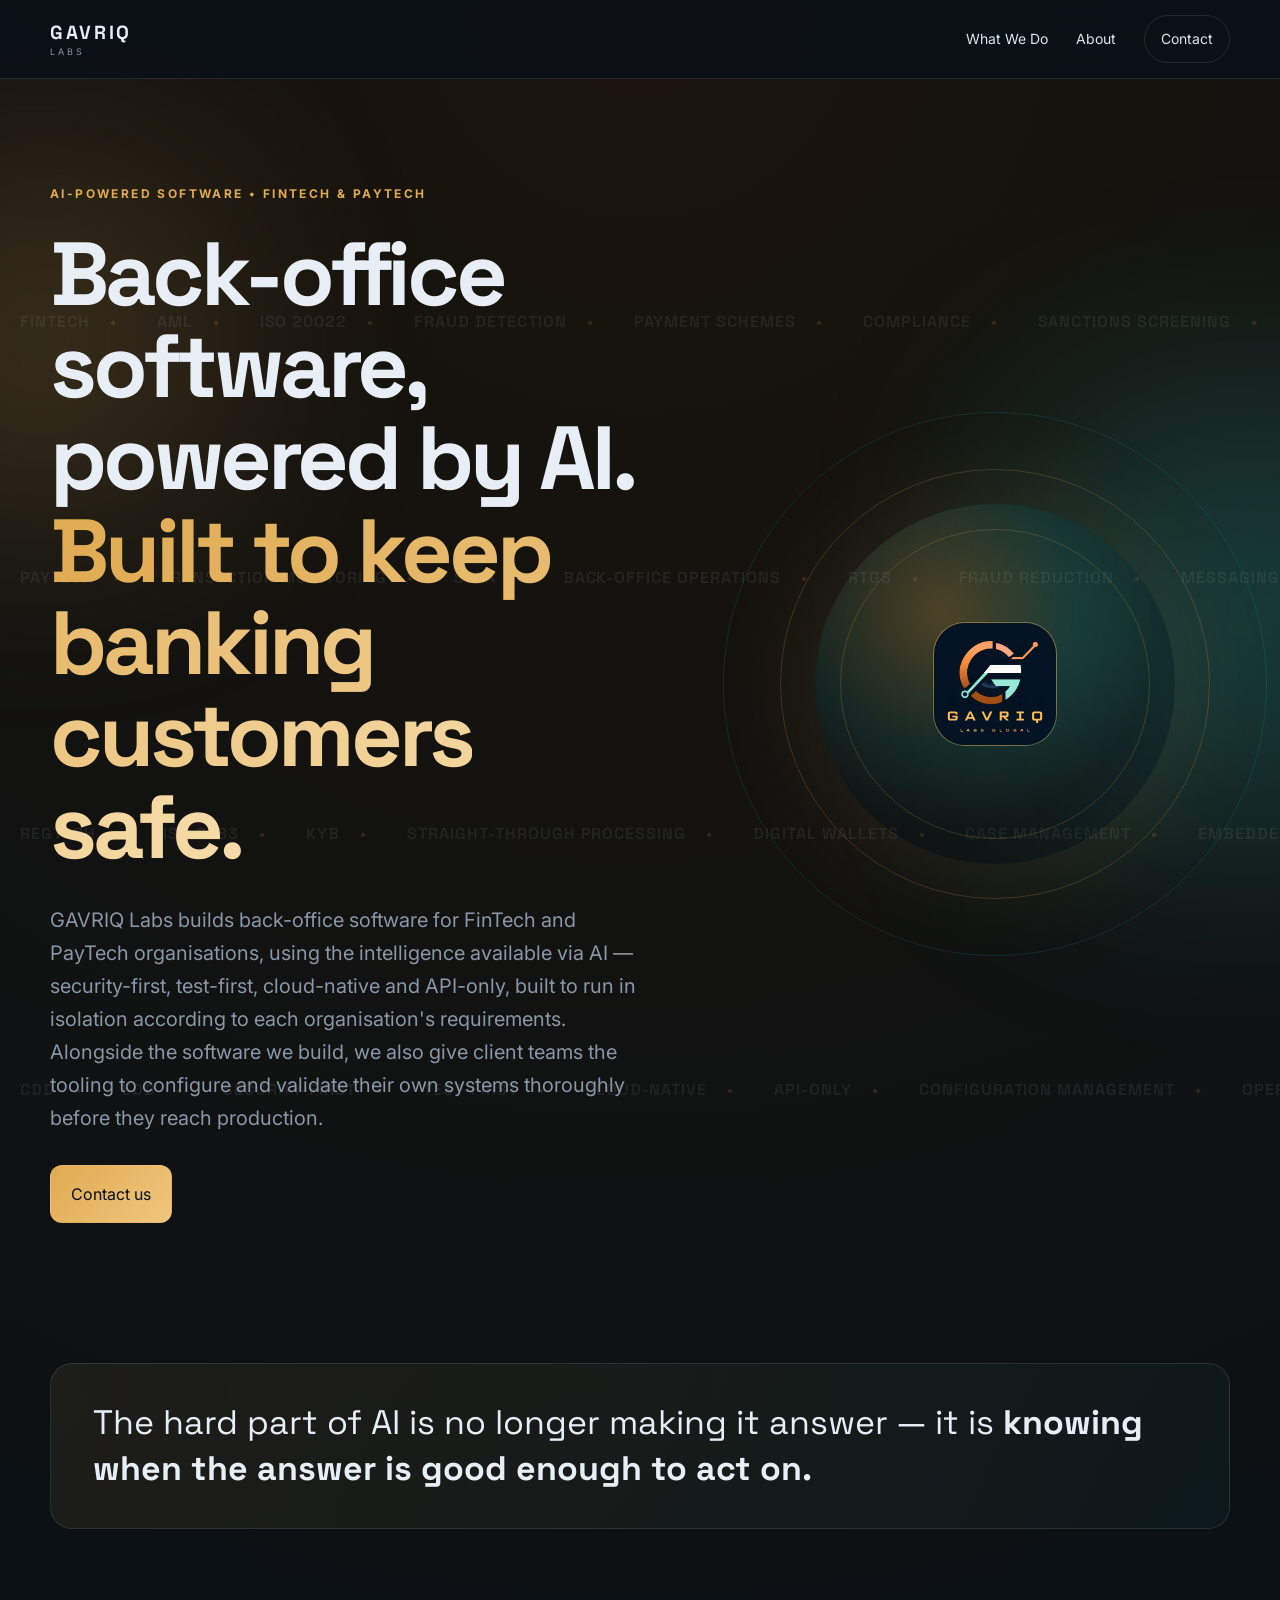
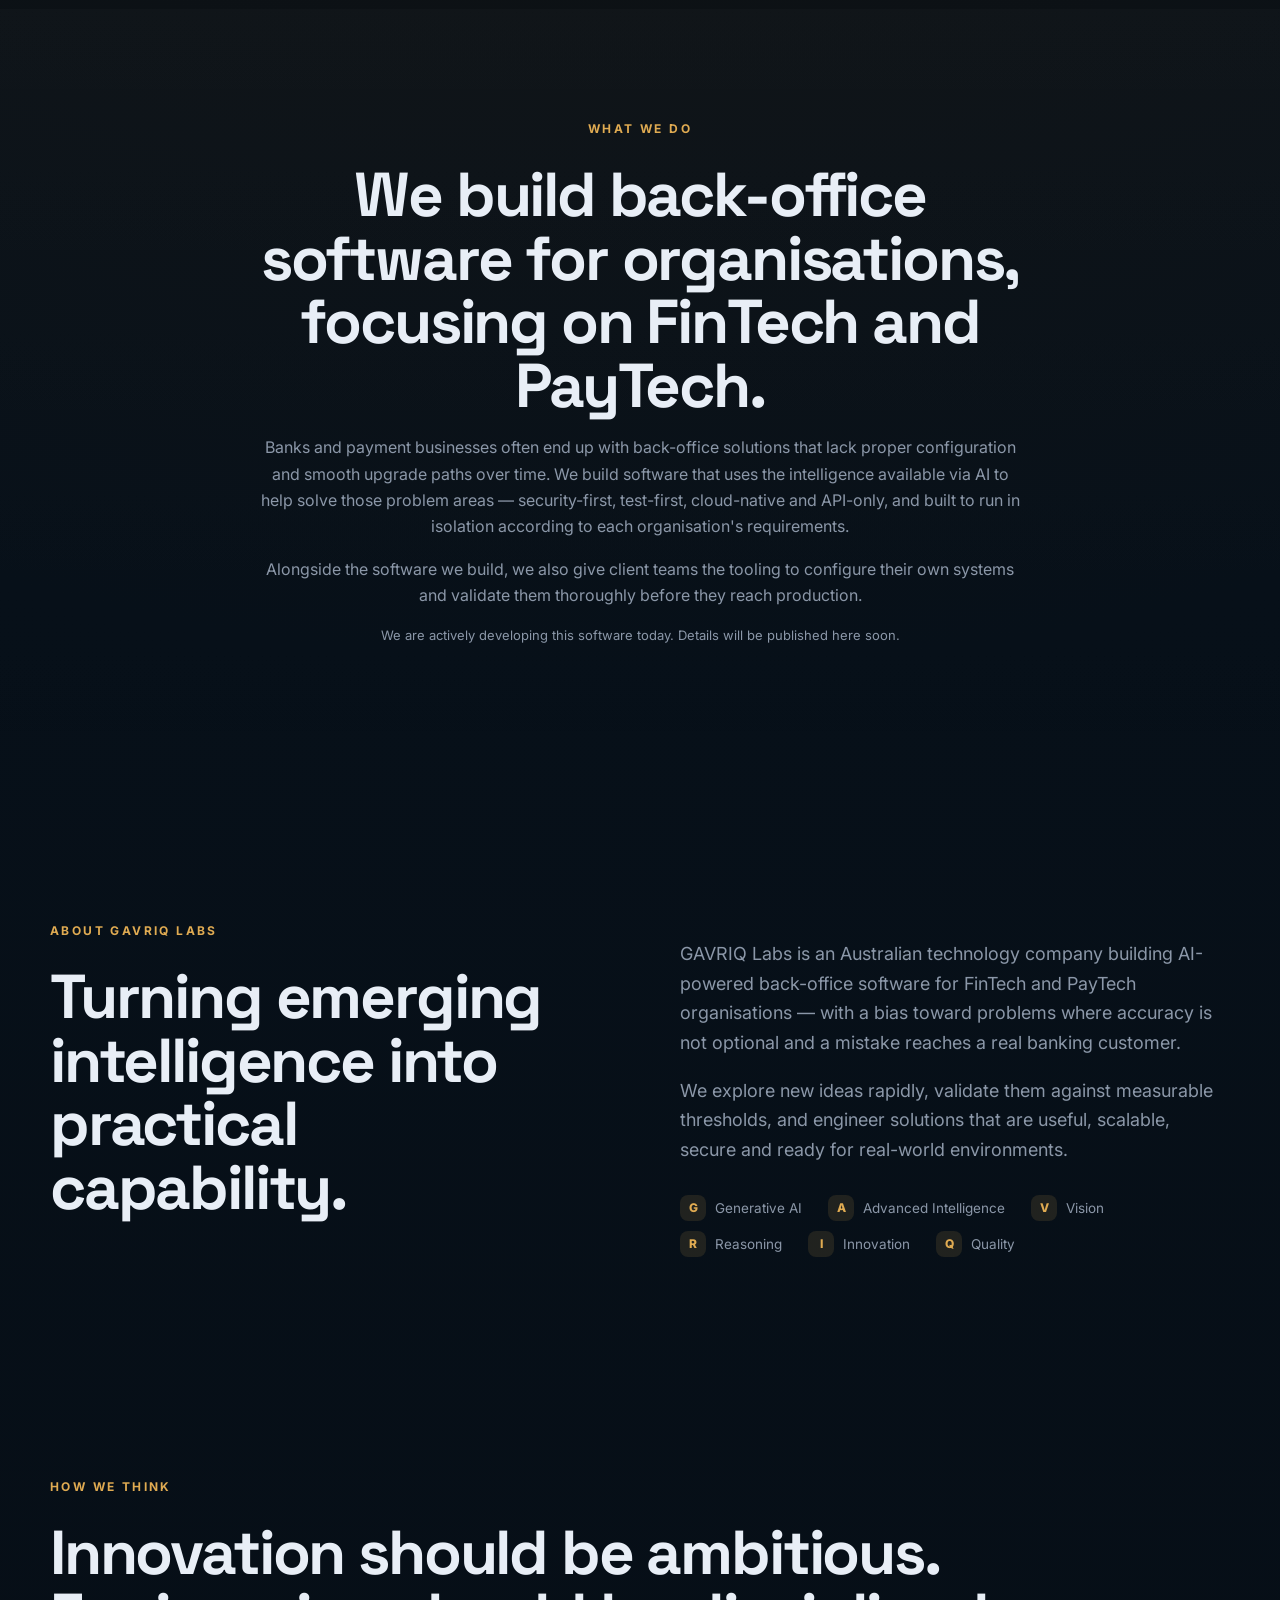
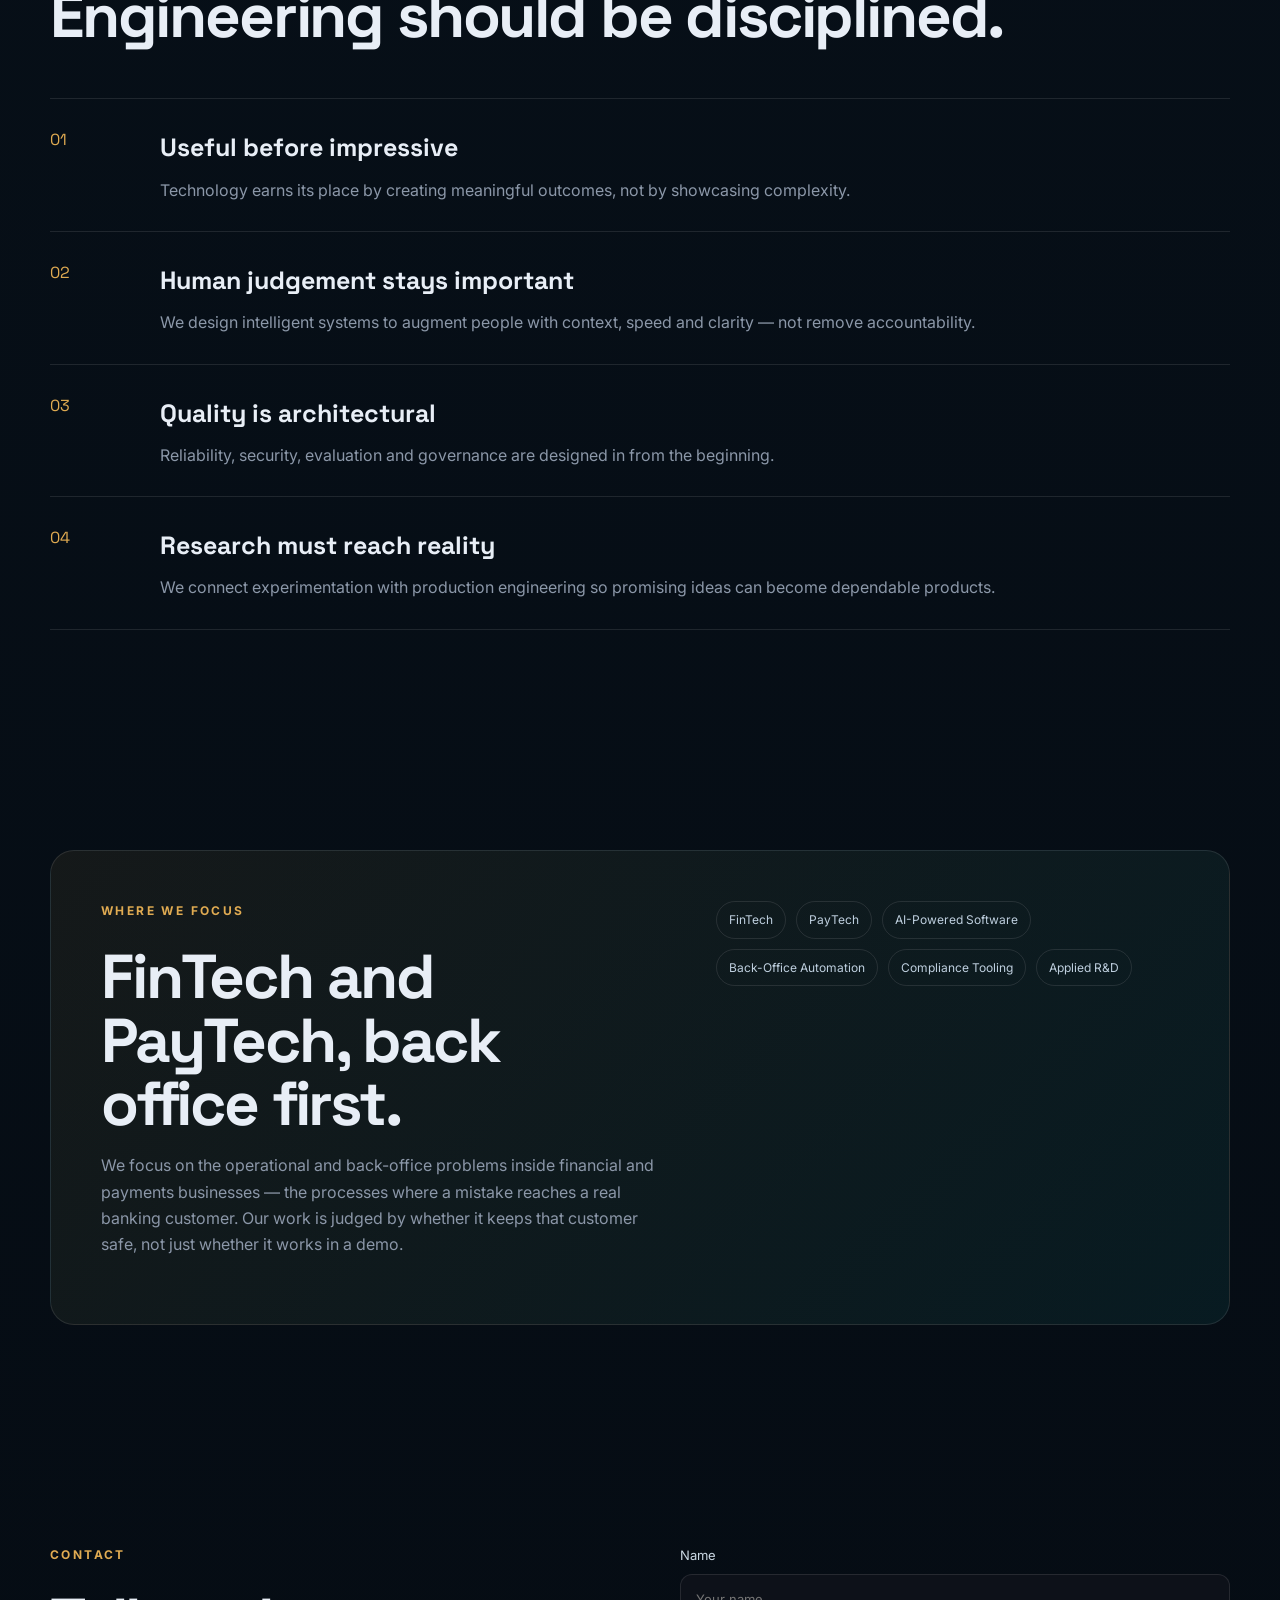
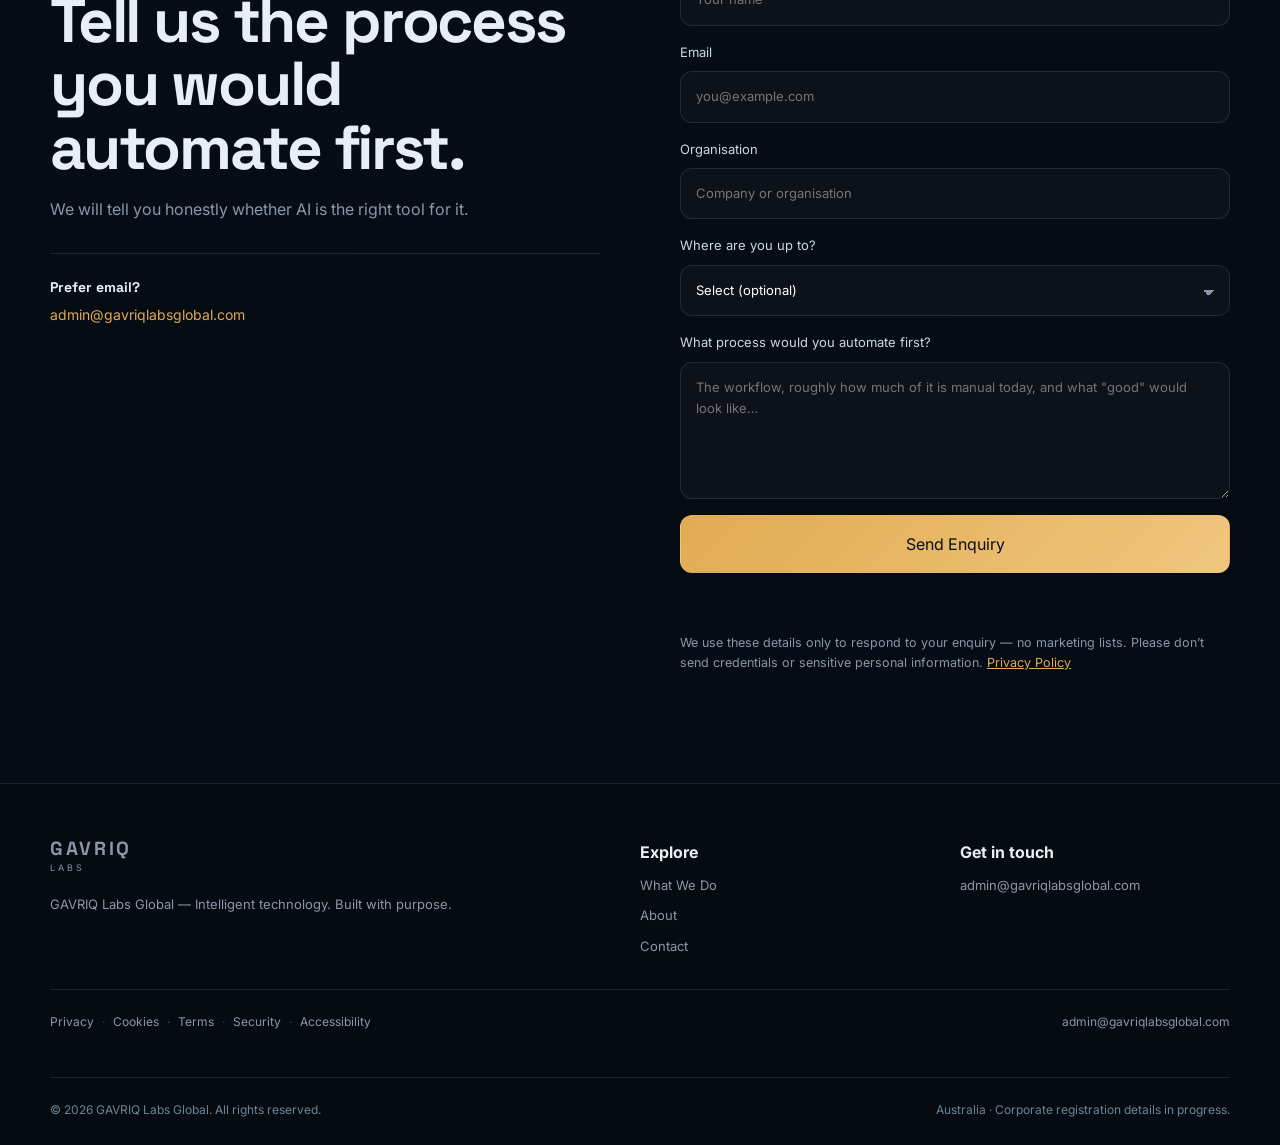
==== index.html @ 87e271c0 "fix(copy): drop "agentic AI" framing; add philosophy and scrolling background Correction from the bu" ====
<!DOCTYPE html>
<html lang="en">
<head>
  <meta charset="UTF-8" />
  <meta name="viewport" content="width=device-width, initial-scale=1.0" />
  <meta name="description" content="GAVRIQ Labs builds back-office software for organisations, focusing on FinTech and PayTech, plus the tooling to help client teams build, test and configure their own production-ready systems." />
  <title>GAVRIQ Labs | Back-office software for FinTech &amp; PayTech</title>

  <meta property="og:type" content="website" />
  <meta property="og:site_name" content="GAVRIQ Labs Global" />
  <meta property="og:title" content="GAVRIQ Labs | Back-office software for FinTech &amp; PayTech" />
  <meta property="og:description" content="Back-office software for FinTech and PayTech organisations, built to keep the banking customer safe — plus the tooling to help your own team build and configure production-ready systems." />
  <meta property="og:url" content="https://gavriqlabsglobal.com/" />
  <meta property="og:image" content="https://gavriqlabsglobal.com/assets/logo.svg" />
  <meta name="twitter:card" content="summary_large_image" />

  <link rel="preconnect" href="https://fonts.googleapis.com">
  <link rel="preconnect" href="https://fonts.gstatic.com" crossorigin>
  <link href="https://fonts.googleapis.com/css2?family=Inter:wght@400;500;600;700;800&family=Space+Grotesk:wght@500;600;700&display=swap" rel="stylesheet">
  <link rel="icon" type="image/svg+xml" href="assets/logo.svg" />
  <link rel="stylesheet" href="styles.css" />
</head>
<body>
  <div class="ambient ambient-one"></div>
  <div class="ambient ambient-two"></div>

  <header class="site-header">
    <div class="container nav-wrap">
      <a class="brand" href="#home" aria-label="GAVRIQ Labs home">
        <span class="brand-copy"><strong>GAVRIQ</strong><small>LABS</small></span>
      </a>
      <button class="menu-toggle" aria-label="Toggle menu" aria-expanded="false">☰</button>
      <nav class="nav-links" aria-label="Primary navigation">
        <a href="#capabilities">What We Do</a>
        <a href="#about">About</a>
        <a class="nav-cta" href="#contact">Contact</a>
      </nav>
    </div>
  </header>

  <main>
    <section id="home" class="hero section">
      <div class="word-marquee" aria-hidden="true">
        <div class="marquee-row marquee-left"><span>FinTech</span><span>AML</span><span>ISO 20022</span><span>Fraud Detection</span><span>Payment Schemes</span><span>Compliance</span><span>Sanctions Screening</span><span>Reconciliation</span><span>Real-Time Payments</span><span>KYC</span><span>Regulatory Reporting</span><span>Open Banking</span><span>Settlement</span><span>FinTech</span><span>AML</span><span>ISO 20022</span><span>Fraud Detection</span><span>Payment Schemes</span><span>Compliance</span><span>Sanctions Screening</span><span>Reconciliation</span><span>Real-Time Payments</span><span>KYC</span><span>Regulatory Reporting</span><span>Open Banking</span><span>Settlement</span></div>
        <div class="marquee-row marquee-right"><span>PayTech</span><span>Transaction Monitoring</span><span>SEPA</span><span>Back-Office Operations</span><span>RTGS</span><span>Fraud Reduction</span><span>Messaging Standards</span><span>Clearing</span><span>PSD2</span><span>Financial Crime</span><span>Faster Payments</span><span>Card Processing</span><span>Watchlist Screening</span><span>PayTech</span><span>Transaction Monitoring</span><span>SEPA</span><span>Back-Office Operations</span><span>RTGS</span><span>Fraud Reduction</span><span>Messaging Standards</span><span>Clearing</span><span>PSD2</span><span>Financial Crime</span><span>Faster Payments</span><span>Card Processing</span><span>Watchlist Screening</span></div>
        <div class="marquee-row marquee-left"><span>RegTech</span><span>ISO 8583</span><span>KYB</span><span>Straight-Through Processing</span><span>Digital Wallets</span><span>Case Management</span><span>Embedded Finance</span><span>Exception Handling</span><span>AFC</span><span>Chargebacks</span><span>Audit Trail</span><span>PEP Screening</span><span>RegTech</span><span>ISO 8583</span><span>KYB</span><span>Straight-Through Processing</span><span>Digital Wallets</span><span>Case Management</span><span>Embedded Finance</span><span>Exception Handling</span><span>AFC</span><span>Chargebacks</span><span>Audit Trail</span><span>PEP Screening</span></div>
        <div class="marquee-row marquee-right"><span>CDD</span><span>EDD</span><span>Security-First</span><span>Test-First</span><span>Cloud-Native</span><span>API-Only</span><span>Configuration Management</span><span>Operational Risk</span><span>Model Risk Management</span><span>Intelligent Automation</span><span>Human-in-the-Loop</span><span>Dispute Management</span><span>CDD</span><span>EDD</span><span>Security-First</span><span>Test-First</span><span>Cloud-Native</span><span>API-Only</span><span>Configuration Management</span><span>Operational Risk</span><span>Model Risk Management</span><span>Intelligent Automation</span><span>Human-in-the-Loop</span><span>Dispute Management</span></div>
      </div>
      <div class="container hero-grid">
        <div class="hero-copy reveal">
          <div class="eyebrow">AI-POWERED SOFTWARE • FINTECH &amp; PAYTECH</div>
          <h1>Back-office software, powered by AI.<br><span>Built to keep banking customers safe.</span></h1>
          <p class="hero-lead">GAVRIQ Labs builds back-office software for FinTech and PayTech organisations, using the intelligence available via AI — security-first, test-first, cloud-native and API-only, built to run in isolation according to each organisation's requirements. Alongside the software we build, we also give client teams the tooling to configure and validate their own systems thoroughly before they reach production.</p>
          <div class="hero-actions">
            <a class="btn btn-primary" href="#contact">Contact us</a>
          </div>
        </div>
        <div class="hero-visual reveal delay-1" aria-hidden="true">
          <div class="orb orb-main">
            <div class="orb-core"><img src="assets/logo.svg" alt="" /></div>
            <div class="ring ring-a"></div>
            <div class="ring ring-b"></div>
            <div class="ring ring-c"></div>
          </div>
        </div>
      </div>
    </section>

    <section class="statement section-sm">
      <div class="container statement-card reveal">
        <p>The hard part of AI is no longer making it answer — it is <strong>knowing when the answer is good enough to act on.</strong></p>
      </div>
    </section>

    <section id="capabilities" class="section capabilities">
      <div class="container">
        <div class="section-heading centered reveal">
          <div class="eyebrow">WHAT WE DO</div>
          <h2>We build back-office software for organisations, focusing on FinTech and PayTech.</h2>
          <p>Banks and payment businesses often end up with back-office solutions that lack proper configuration and smooth upgrade paths over time. We build software that uses the intelligence available via AI to help solve those problem areas — security-first, test-first, cloud-native and API-only, and built to run in isolation according to each organisation's requirements.</p>
          <p>Alongside the software we build, we also give client teams the tooling to configure their own systems and validate them thoroughly before they reach production.</p>
          <p class="note">We are actively developing this software today. Details will be published here soon.</p>
        </div>
      </div>
    </section>

    <section id="about" class="section">
      <div class="container split-grid">
        <div class="section-heading reveal">
          <div class="eyebrow">ABOUT GAVRIQ LABS</div>
          <h2>Turning emerging intelligence into practical capability.</h2>
        </div>
        <div class="about-copy reveal delay-1">
          <p>GAVRIQ Labs is an Australian technology company building AI-powered back-office software for FinTech and PayTech organisations — with a bias toward problems where accuracy is not optional and a mistake reaches a real banking customer.</p>
          <p>We explore new ideas rapidly, validate them against measurable thresholds, and engineer solutions that are useful, scalable, secure and ready for real-world environments.</p>
          <div class="name-strip">
            <div><span>G</span>Generative AI</div>
            <div><span>A</span>Advanced Intelligence</div>
            <div><span>V</span>Vision</div>
            <div><span>R</span>Reasoning</div>
            <div><span>I</span>Innovation</div>
            <div><span>Q</span>Quality</div>
          </div>
        </div>
      </div>
    </section>

    <section id="principles" class="section">
      <div class="container">
        <div class="section-heading reveal">
          <div class="eyebrow">HOW WE THINK</div>
          <h2>Innovation should be ambitious.<br>Engineering should be disciplined.</h2>
        </div>
        <div class="principle-list">
          <div class="principle reveal"><span>01</span><div><h3>Useful before impressive</h3><p>Technology earns its place by creating meaningful outcomes, not by showcasing complexity.</p></div></div>
          <div class="principle reveal"><span>02</span><div><h3>Human judgement stays important</h3><p>We design intelligent systems to augment people with context, speed and clarity — not remove accountability.</p></div></div>
          <div class="principle reveal"><span>03</span><div><h3>Quality is architectural</h3><p>Reliability, security, evaluation and governance are designed in from the beginning.</p></div></div>
          <div class="principle reveal"><span>04</span><div><h3>Research must reach reality</h3><p>We connect experimentation with production engineering so promising ideas can become dependable products.</p></div></div>
        </div>
      </div>
    </section>

    <section class="section future">
      <div class="container future-card reveal">
        <div>
          <div class="eyebrow">WHERE WE FOCUS</div>
          <h2>FinTech and PayTech, back office first.</h2>
          <p>We focus on the operational and back-office problems inside financial and payments businesses — the processes where a mistake reaches a real banking customer. Our work is judged by whether it keeps that customer safe, not just whether it works in a demo.</p>
        </div>
        <div class="future-tags"><span>FinTech</span><span>PayTech</span><span>AI-Powered Software</span><span>Back-Office Automation</span><span>Compliance Tooling</span><span>Applied R&amp;D</span></div>
      </div>
    </section>

    <section id="contact" class="section contact">
      <div class="container contact-grid">
        <div class="section-heading reveal">
          <div class="eyebrow">CONTACT</div>
          <h2>Tell us the process you would automate first.</h2>
          <p>We will tell you honestly whether AI is the right tool for it.</p>
          <div class="contact-direct">
            <strong>Prefer email?</strong>
            <a href="mailto:admin@gavriqlabsglobal.com">admin@gavriqlabsglobal.com</a>
          </div>
        </div>
        <form id="contactForm" class="contact-form reveal delay-1">
          <label>Name<input id="contactName" type="text" placeholder="Your name" required></label>
          <label>Email<input id="contactEmail" type="email" placeholder="you@example.com" required></label>
          <label>Organisation<input id="contactOrg" type="text" placeholder="Company or organisation"></label>
          <!-- Light qualifier: makes every enquiry more useful, adds no friction -->
          <label>Where are you up to?
            <select id="contactStage">
              <option value="">Select (optional)</option>
              <option value="idea">Exploring an idea</option>
              <option value="pilot">Running a pilot</option>
              <option value="production">Already in production</option>
              <option value="other">Something else</option>
            </select>
          </label>
          <label>What process would you automate first?<textarea id="contactMessage" rows="5" placeholder="The workflow, roughly how much of it is manual today, and what &quot;good&quot; would look like&hellip;" required></textarea></label>
          <div class="hp-field" aria-hidden="true">
            <label>Leave this field blank<input id="contactHoneypot" type="text" name="company_website" tabindex="-1" autocomplete="off"></label>
          </div>
          <button class="btn btn-primary" type="submit">Send Enquiry</button>
          <p id="formStatus" class="form-status" aria-live="polite"></p>
          <!-- Five-sentence privacy wall compressed to one line and moved
               below the submit button. Full detail lives on /privacy. -->
          <p class="form-privacy-line">We use these details only to respond to your enquiry — no marketing lists. Please don’t send credentials or sensitive personal information. <a href="/privacy">Privacy Policy</a></p>
        </form>
      </div>
    </section>
  </main>

  <footer class="site-footer">
    <div class="container footer-grid">
      <div><div class="brand footer-brand"><span class="brand-copy"><strong>GAVRIQ</strong><small>LABS</small></span></div><p>GAVRIQ Labs Global — Intelligent technology. Built with purpose.</p></div>
      <div><strong>Explore</strong><a href="#capabilities">What We Do</a><a href="#about">About</a><a href="#contact">Contact</a></div>
      <div><strong>Get in touch</strong><a href="mailto:admin@gavriqlabsglobal.com">admin@gavriqlabsglobal.com</a></div>
    </div>
    <!-- Duplicate legal column removed; legal links appear once, in small type -->
    <div class="container footer-legal-row">
      <nav aria-label="Legal">
        <a href="/privacy">Privacy</a><span aria-hidden="true">·</span>
        <a href="/cookies">Cookies</a><span aria-hidden="true">·</span>
        <a href="/terms">Terms</a><span aria-hidden="true">·</span>
        <a href="/security">Security</a><span aria-hidden="true">·</span>
        <a href="/accessibility">Accessibility</a>
      </nav>
      <a class="footer-email" href="mailto:admin@gavriqlabsglobal.com">admin@gavriqlabsglobal.com</a>
    </div>
    <div class="container footer-bottom">
      <!-- Year hard-coded as a fallback so it can never render empty. -->
      <span>© <span id="year">2026</span> GAVRIQ Labs Global. All rights reserved.</span>
      <span>Australia · Corporate registration details in progress.</span>
    </div>
  </footer>

  <script src="script.js"></script>
</body>
</html>
---- styles.css ----
:root{--bg:#0a0d13;--bg2:#0c1420;--panel:#111823;--line:rgba(255,255,255,.10);--text:#e8eef6;--muted:#8b97a8;--accent:#e0ab52;--accent2:#2ad4d0;--max:1180px}*{box-sizing:border-box}html{scroll-behavior:smooth;scroll-padding-top:78px}body{margin:0;font-family:Inter,system-ui,sans-serif;background:radial-gradient(circle at top,#1a140b 0,#071019 38%,#050b12 100%);color:var(--text);line-height:1.65;overflow-x:hidden}.container{width:min(calc(100% - 40px),var(--max));margin:auto}.section{padding:110px 0}.section-sm{padding:30px 0 80px}.site-header{position:sticky;top:0;z-index:40;background:rgba(7,16,25,.72);backdrop-filter:blur(18px);border-bottom:1px solid var(--line)}.nav-wrap{display:flex;align-items:center;justify-content:space-between;min-height:78px}.brand{display:flex;align-items:center;gap:12px;text-decoration:none;color:var(--text)}.brand-mark{display:block;width:42px;height:42px;border:1px solid rgba(224,171,82,.45);border-radius:13px;object-fit:cover;background:linear-gradient(145deg,rgba(224,171,82,.20),rgba(42,212,208,.10))}.brand-copy{display:flex;flex-direction:column;line-height:1}.brand-copy strong{font-family:"Space Grotesk";letter-spacing:.14em;font-size:19px}.brand-copy small{margin-top:5px;color:var(--muted);letter-spacing:.35em;font-size:9px}.nav-links{display:flex;align-items:center;gap:28px}.nav-links a{color:#dbe7f0;text-decoration:none;font-size:14px}.nav-links a:hover{color:var(--accent)}.nav-cta{padding:11px 16px;border:1px solid var(--line);border-radius:999px}.menu-toggle{display:none;background:none;border:0;color:white;font-size:24px}.hero{padding-top:105px;min-height:86vh;display:flex;align-items:center}.hero-grid{display:grid;grid-template-columns:1.08fr .92fr;gap:70px;align-items:center}.eyebrow{font-size:12px;font-weight:700;letter-spacing:.2em;color:var(--accent);margin-bottom:24px}.hero h1,.section-heading h2,.story-copy h2,.future h2{font-family:"Space Grotesk";line-height:1.03;margin:0}.hero h1{font-size:clamp(52px,7vw,92px);letter-spacing:-.045em}.hero h1 span{background:linear-gradient(90deg,var(--accent),#f6dba8);-webkit-background-clip:text;color:transparent}.hero-lead{max-width:690px;font-size:20px;color:var(--muted);margin:30px 0}.hero-actions{display:flex;gap:14px;flex-wrap:wrap}.btn{display:inline-flex;align-items:center;justify-content:center;padding:15px 20px;border-radius:12px;text-decoration:none;font-weight:700;border:1px solid transparent;cursor:pointer;font:inherit}.btn-primary{background:linear-gradient(135deg,var(--accent),#f0c67e);color:#061019}.btn-secondary{border-color:var(--line);color:white;background:rgba(255,255,255,.025)}.trust-strip{display:flex;flex-wrap:wrap;gap:10px;margin-top:35px}.trust-strip span,.future-tags span{padding:8px 12px;border:1px solid var(--line);border-radius:999px;color:#bfd0df;font-size:12px}.hero-visual{position:relative;min-height:560px}.orb-main{position:absolute;inset:80px 55px auto auto;width:360px;height:360px;border-radius:50%;display:grid;place-items:center;background:radial-gradient(circle at 35% 30%,rgba(224,171,82,.28),rgba(42,212,208,.10) 40%,rgba(7,16,25,.2) 65%);box-shadow:0 0 110px rgba(224,171,82,.12)}.orb-core{width:124px;height:124px;border-radius:32px;display:grid;place-items:center;font-family:"Space Grotesk";font-weight:700;font-size:76px;background:linear-gradient(145deg,rgba(224,171,82,.23),rgba(42,212,208,.12));border:1px solid rgba(224,171,82,.4);overflow:hidden}.orb-core img{width:100%;height:100%;object-fit:cover}.ring{position:absolute;border-radius:50%;border:1px solid rgba(224,171,82,.20)}.ring-a{inset:25px}.ring-b{inset:-35px}.ring-c{inset:-92px;border-color:rgba(42,212,208,.12)}.floating-card{position:absolute;width:180px;padding:16px;border:1px solid var(--line);border-radius:15px;background:rgba(14,28,42,.82);backdrop-filter:blur(14px);box-shadow:0 20px 50px rgba(0,0,0,.25)}.floating-card span{display:block;color:var(--accent);font-size:11px;margin-bottom:5px}.floating-card strong{display:block;font-family:"Space Grotesk"}.floating-card small{color:var(--muted)}.card-one{top:30px;left:0}.card-two{right:0;bottom:80px}.card-three{left:40px;bottom:0}.statement-card{border:1px solid var(--line);background:linear-gradient(100deg,rgba(224,171,82,.08),rgba(42,212,208,.04));padding:36px 42px;border-radius:22px}.statement-card p{font-size:clamp(22px,3vw,34px);line-height:1.35;margin:0;font-family:"Space Grotesk"}.split-grid,.brand-grid,.contact-grid{display:grid;grid-template-columns:1fr 1fr;gap:80px}.section-heading h2,.story-copy h2,.future h2{font-size:clamp(40px,5vw,62px);letter-spacing:-.035em}.section-heading p,.about-copy p,.story-copy p,.future-card p,.contact p{color:var(--muted)}.about-copy{font-size:18px}.metrics{display:grid;grid-template-columns:repeat(3,1fr);gap:14px;margin-top:30px}.metrics div{padding:18px;border:1px solid var(--line);border-radius:14px;background:rgba(255,255,255,.025)}.metrics strong{display:block;color:var(--accent);font-family:"Space Grotesk";font-size:24px}.metrics span{font-size:12px;color:var(--muted)}.capabilities{background:linear-gradient(180deg,rgba(255,255,255,.018),transparent)}.centered{text-align:center;max-width:760px;margin:0 auto 55px}.capability-grid{display:grid;grid-template-columns:repeat(3,1fr);gap:18px}.cap-card{padding:28px;border:1px solid var(--line);border-radius:18px;background:rgba(255,255,255,.025);transition:.25s transform,.25s border-color}.cap-card:hover{transform:translateY(-5px);border-color:rgba(224,171,82,.32)}.cap-card .icon{font-size:25px;color:var(--accent);margin-bottom:26px}.cap-card h3{font-family:"Space Grotesk";font-size:22px}.cap-card p{color:var(--muted)}.cap-card a{color:var(--accent);text-decoration:none;font-weight:700}.principle-list{margin-top:50px;border-top:1px solid var(--line)}.principle{display:grid;grid-template-columns:90px 1fr;gap:20px;padding:28px 0;border-bottom:1px solid var(--line)}.principle>span{color:var(--accent);font-family:"Space Grotesk"}.principle h3{margin:0 0 8px;font-family:"Space Grotesk";font-size:25px}.principle p{margin:0;color:var(--muted)}.brand-story{background:linear-gradient(135deg,rgba(224,171,82,.055),rgba(42,212,208,.035))}.brand-panel{min-height:430px;border:1px solid var(--line);border-radius:24px;padding:40px;display:flex;flex-direction:column;justify-content:flex-end;background:radial-gradient(circle at 20% 10%,rgba(224,171,82,.14),transparent 35%),rgba(255,255,255,.02)}.brand-large{font-family:"Space Grotesk";font-size:clamp(56px,8vw,95px);font-weight:700;letter-spacing:.04em}.pronounce{color:var(--muted);margin:6px 0 18px}.expansion{display:grid;grid-template-columns:46px 1fr;gap:10px 14px;margin:28px 0}.expansion span{width:42px;height:42px;display:grid;place-items:center;border-radius:10px;background:rgba(224,171,82,.12);color:var(--accent);font-weight:800}.expansion strong{display:flex;align-items:center}.note{font-size:13px}.future-card{border:1px solid var(--line);border-radius:24px;padding:50px;background:linear-gradient(135deg,rgba(224,171,82,.07),rgba(42,212,208,.07));display:grid;grid-template-columns:1.1fr .9fr;gap:50px}.future-tags{display:flex;gap:10px;align-content:flex-start;flex-wrap:wrap}.contact-form{display:grid;gap:16px}.contact-form label{display:grid;gap:8px;font-size:13px;color:#cbd9e4}.contact-form input,.contact-form textarea{width:100%;padding:14px 15px;border:1px solid var(--line);border-radius:12px;background:#0d1119;color:white;font:inherit;outline:none}.contact-form input:focus,.contact-form textarea:focus{border-color:rgba(224,171,82,.5)}.form-status{font-size:13px;color:var(--accent)}.site-footer{border-top:1px solid var(--line);padding:55px 0 25px;background:#050b11}.footer-grid{display:grid;grid-template-columns:2fr 1fr 1fr;gap:50px}.footer-grid>div{display:flex;flex-direction:column;gap:9px}.footer-grid p,.footer-grid span,.footer-grid a{color:var(--muted);font-size:13px;text-decoration:none}.footer-bottom{display:flex;justify-content:space-between;gap:20px;margin-top:45px;padding-top:22px;border-top:1px solid var(--line);color:#6f8496;font-size:12px}.ambient{position:fixed;pointer-events:none;filter:blur(120px);opacity:.22;z-index:-1}.ambient-one{width:320px;height:320px;background:#e0ab52;top:20%;left:-120px}.ambient-two{width:420px;height:420px;background:#2ad4d0;right:-180px;top:45%}.reveal{opacity:1;transform:none;transition:opacity .7s ease, transform .7s ease}.reveal.visible{opacity:1;transform:none}.delay-1{transition-delay:.1s}.delay-2{transition-delay:.18s}@media(max-width:900px){.nav-links{position:absolute;display:none;top:78px;left:20px;right:20px;padding:20px;flex-direction:column;align-items:stretch;background:#0b1623;border:1px solid var(--line);border-radius:16px}.nav-links.open{display:flex}.menu-toggle{display:block}.hero-grid,.split-grid,.brand-grid,.contact-grid,.future-card{grid-template-columns:1fr}.hero{padding-top:70px}.hero-visual{min-height:480px}.capability-grid{grid-template-columns:1fr 1fr}.metrics{grid-template-columns:1fr}.section{padding:85px 0}.footer-grid{grid-template-columns:1fr 1fr}.footer-grid>div:first-child{grid-column:1/-1}}@media(max-width:600px){.container{width:min(calc(100% - 28px),var(--max))}.hero h1{font-size:48px}.hero-lead{font-size:17px}.hero-visual{min-height:390px}.orb-main{width:260px;height:260px;right:25px}.orb-core{width:92px;height:92px;font-size:56px}.floating-card{width:150px;padding:12px}.capability-grid{grid-template-columns:1fr}.principle{grid-template-columns:50px 1fr}.brand-panel{min-height:320px;padding:26px}.future-card{padding:30px}.footer-grid{grid-template-columns:1fr}.footer-grid>div:first-child{grid-column:auto}.footer-bottom{flex-direction:column}}

/* --- Phase 1/2 additions: footer legal row, form privacy notice, policy pages, 404, accessibility --- */
.footer-legal-row{display:flex;flex-wrap:wrap;align-items:center;justify-content:space-between;gap:14px;margin-top:32px;padding-top:22px;border-top:1px solid var(--line)}
.footer-legal-row nav{display:flex;flex-wrap:wrap;align-items:center;gap:8px;font-size:12px}
.footer-legal-row nav a{color:var(--muted);text-decoration:none}
.footer-legal-row nav a:hover,.footer-legal-row nav a:focus-visible{color:var(--accent)}
.footer-legal-row nav span{color:#3d4c5c}
.footer-email{color:var(--muted);font-size:12px;text-decoration:none}
.footer-email:hover,.footer-email:focus-visible{color:var(--accent)}

.form-privacy-notice{font-size:12.5px;line-height:1.6;color:var(--muted);border:1px solid var(--line);background:rgba(255,255,255,.02);border-radius:12px;padding:14px 16px;margin:0}
.form-privacy-notice a{color:var(--accent)}
.hp-field{position:absolute;left:-9999px;width:1px;height:1px;overflow:hidden}
.btn:disabled{opacity:.6;cursor:not-allowed}

.policy-hero{padding:150px 0 30px}
.policy-hero .eyebrow{margin-bottom:16px}
.policy-hero h1{font-family:"Space Grotesk";font-size:clamp(34px,5vw,52px);letter-spacing:-.03em;margin:0 0 14px}
.policy-hero .meta{color:var(--muted);font-size:14px}
.policy{padding:10px 0 100px}
.policy .container{max-width:840px}
.policy h2{font-family:"Space Grotesk";font-size:25px;letter-spacing:-.01em;margin:44px 0 14px}
.policy h2:first-child{margin-top:0}
.policy h3{font-family:"Space Grotesk";font-size:18px;margin:26px 0 10px}
.policy p{color:#cbd9e4;margin:0 0 16px}
.policy ul,.policy ol{color:#cbd9e4;margin:0 0 16px;padding-left:22px}
.policy li{margin-bottom:8px}
.policy a{color:var(--accent)}
.policy strong{color:var(--text)}
.policy .callout{border:1px solid var(--line);background:rgba(255,255,255,.025);border-radius:14px;padding:18px 22px;margin:24px 0}
.policy table{width:100%;border-collapse:collapse;margin:0 0 24px;font-size:14px}
.policy th,.policy td{text-align:left;padding:10px 12px;border-bottom:1px solid var(--line);color:#cbd9e4;vertical-align:top}
.policy th{color:var(--text);font-family:"Space Grotesk";font-weight:600}

.error-page{min-height:78vh;display:flex;align-items:center;padding-top:78px}
.error-card{text-align:center;max-width:560px;margin:0 auto}
.error-code{font-family:"Space Grotesk";font-weight:700;font-size:clamp(64px,12vw,120px);background:linear-gradient(90deg,var(--accent),#f6dba8);-webkit-background-clip:text;color:transparent;line-height:1}
.error-card h1{font-family:"Space Grotesk";font-size:clamp(24px,4vw,32px);margin:10px 0 14px}
.error-card p{color:var(--muted);margin:0 0 30px}
.error-actions{justify-content:center}

a:focus-visible,button:focus-visible,input:focus-visible,textarea:focus-visible{outline:2px solid var(--accent2);outline-offset:3px;border-radius:4px}

@media(prefers-reduced-motion:reduce){
  html{scroll-behavior:auto}
  *{animation-duration:.001ms!important;animation-iteration-count:1!important;transition-duration:.001ms!important;scroll-behavior:auto!important}
}

@media(max-width:600px){
  .footer-legal-row{flex-direction:column;align-items:flex-start}
}


/* --- Revision additions: narrowed capabilities, contact qualifier,
       compact privacy line, brand-name strip, hero word marquee --- */

/* Hero word marquee — decorative industry-term background, behind the
   hero copy, never competing with it for attention. */
.hero{position:relative}
.hero-grid{position:relative;z-index:1}
.word-marquee{position:absolute;inset:0;overflow:hidden;z-index:0;pointer-events:none;display:flex;flex-direction:column;justify-content:space-evenly}
.marquee-row{display:flex;flex-wrap:nowrap;white-space:nowrap;width:max-content;font-family:"Space Grotesk";font-size:16px;font-weight:600;letter-spacing:.06em;text-transform:uppercase;color:rgba(232,238,246,.08)}
.marquee-row span{display:inline-flex;align-items:center;padding:0 20px}
.marquee-row span::after{content:"•";margin-left:20px;color:rgba(224,171,82,.14)}
.marquee-left{animation:marquee-scroll-left 90s linear infinite}
.marquee-right{animation:marquee-scroll-right 80s linear infinite}
@keyframes marquee-scroll-left{from{transform:translateX(0)}to{transform:translateX(-50%)}}
@keyframes marquee-scroll-right{from{transform:translateX(-50%)}to{transform:translateX(0)}}

/* Brand-name strip (replaces the Brand Story section) */
.name-strip{display:flex;flex-wrap:wrap;gap:10px 26px;margin-top:30px;font-size:13.5px;color:var(--muted)}
.name-strip div{display:flex;align-items:center;gap:9px}
.name-strip span{display:grid;place-items:center;width:26px;height:26px;border-radius:8px;background:rgba(224,171,82,.12);color:var(--accent);font-weight:800;font-size:12px}

/* Contact: direct email + select + compact privacy line */
.contact-direct{margin-top:30px;padding-top:22px;border-top:1px solid var(--line);font-size:14px}
.contact-direct strong{display:block;font-family:"Space Grotesk";color:var(--text);margin-bottom:4px}
.contact-direct a{color:var(--accent);text-decoration:none}
.contact-form select{width:100%;padding:14px 15px;border:1px solid var(--line);border-radius:12px;background:#0d1119;color:white;font:inherit;outline:none;appearance:none;background-image:linear-gradient(45deg,transparent 50%,var(--muted) 50%),linear-gradient(135deg,var(--muted) 50%,transparent 50%);background-position:calc(100% - 20px) calc(50% + 2px),calc(100% - 14px) calc(50% + 2px);background-size:6px 6px,6px 6px;background-repeat:no-repeat}
.contact-form select:focus{border-color:rgba(224,171,82,.5)}
.contact-form select option{background:#0d1119;color:#e8eef6}
.form-privacy-line{margin:2px 0 0;font-size:12.5px;line-height:1.6;color:var(--muted)}
.form-privacy-line a{color:var(--accent)}

@media(max-width:600px){
  .marquee-row{font-size:13px}
}
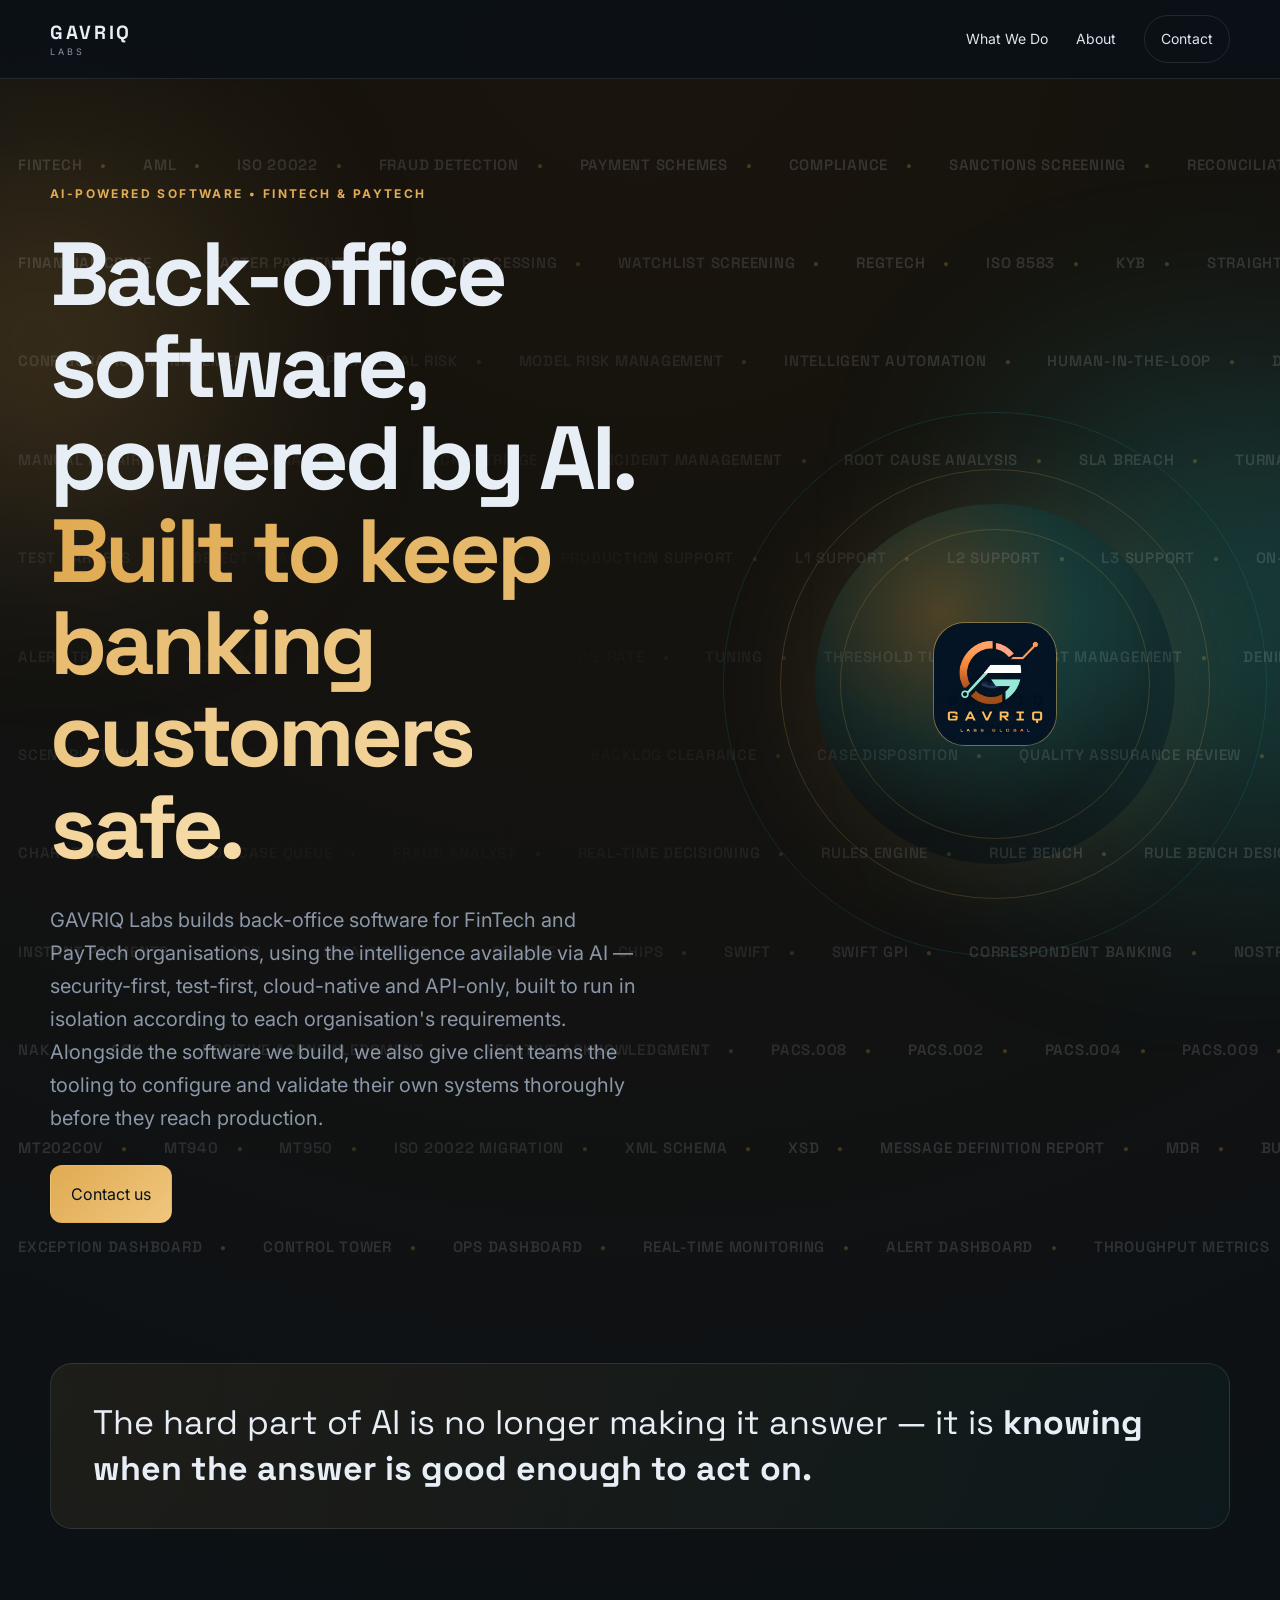
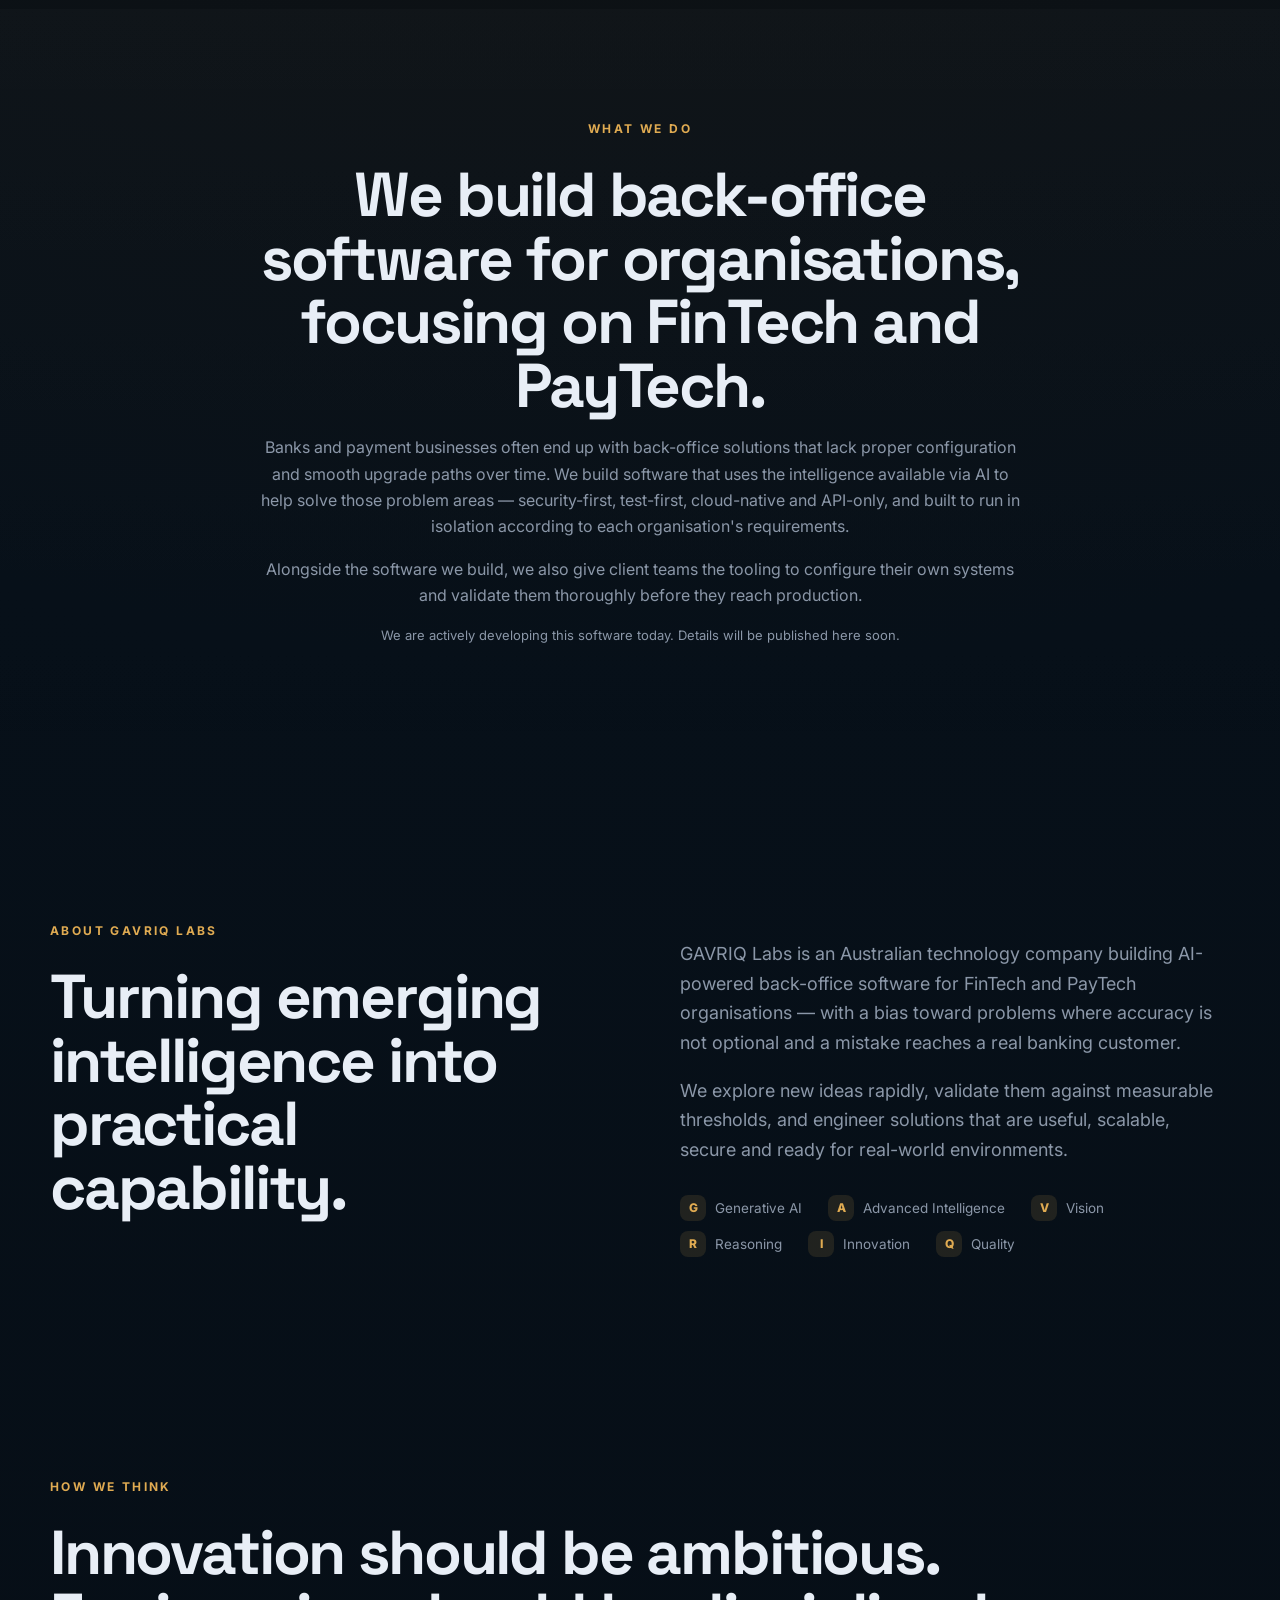
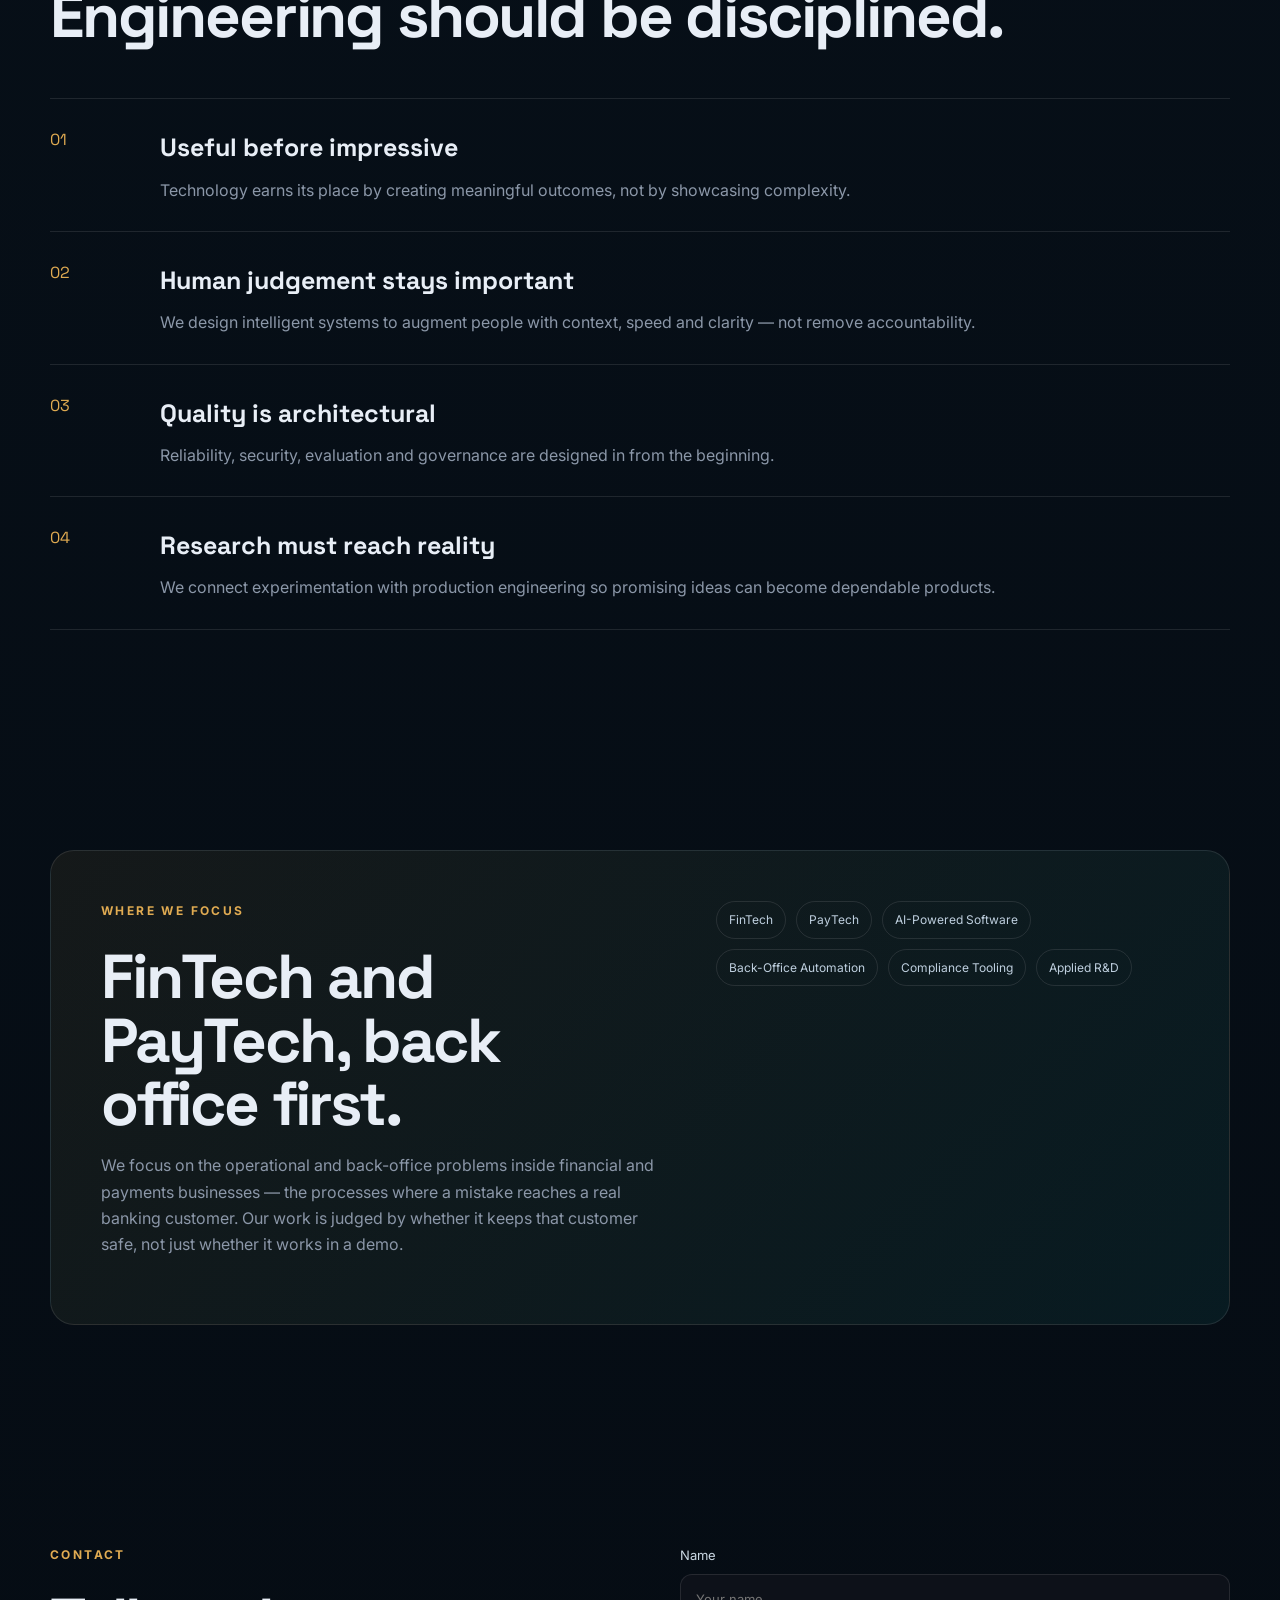
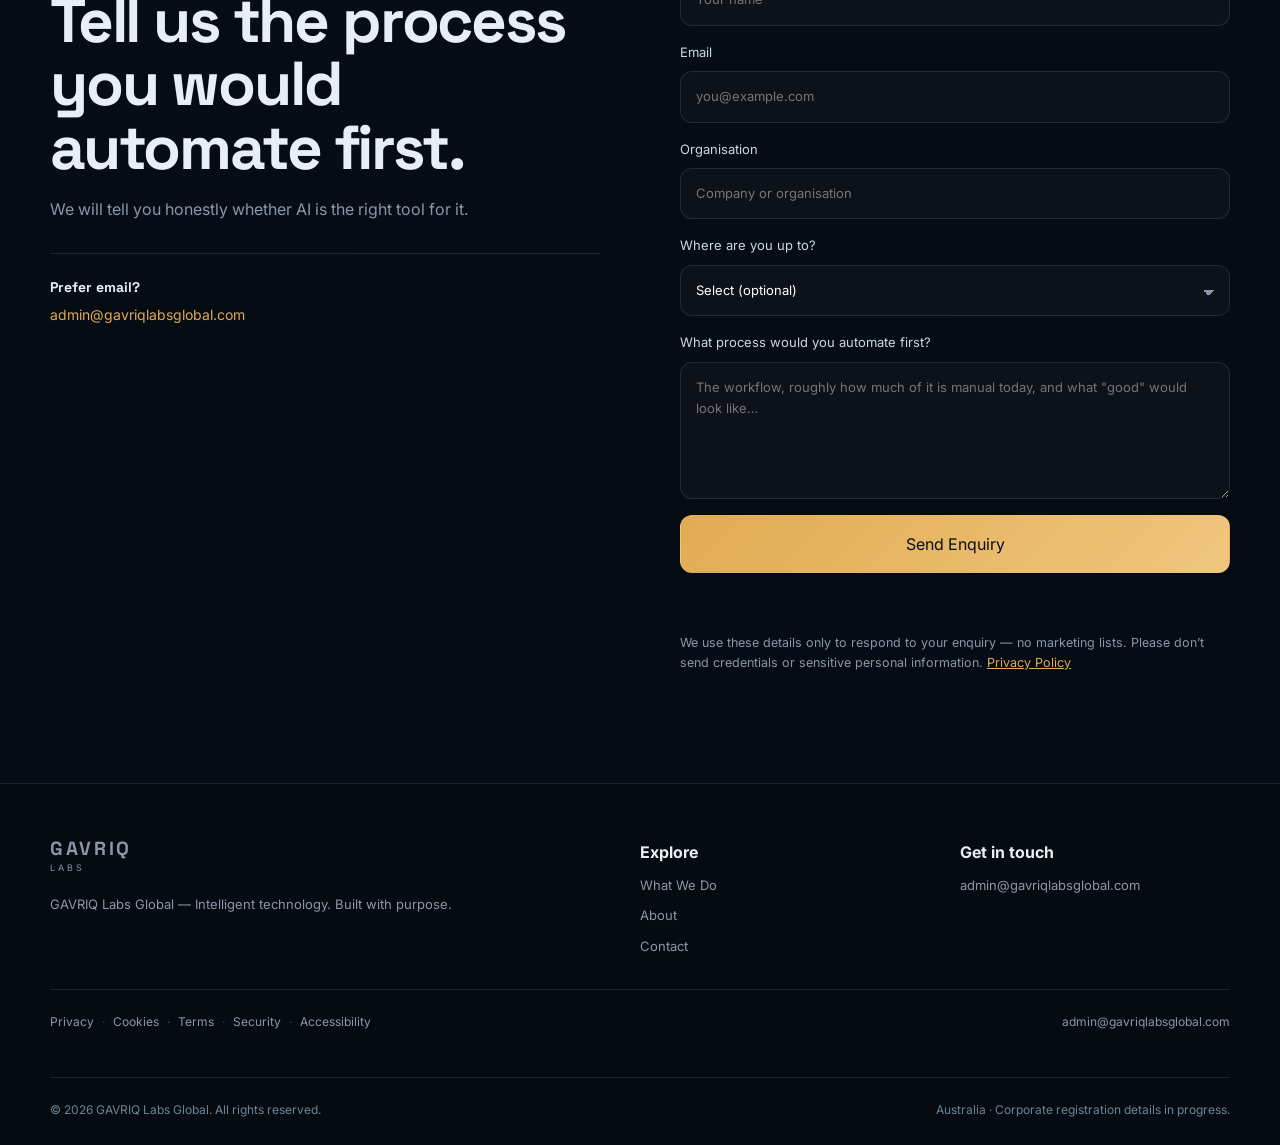
==== commit 9f5d91c3: "feat(hero): expand background word marquee with full back-office/payments vocabulary Added the full " ====
--- a/index.html
+++ b/index.html
@@ -41,10 +41,18 @@
   <main>
     <section id="home" class="hero section">
       <div class="word-marquee" aria-hidden="true">
-        <div class="marquee-row marquee-left"><span>FinTech</span><span>AML</span><span>ISO 20022</span><span>Fraud Detection</span><span>Payment Schemes</span><span>Compliance</span><span>Sanctions Screening</span><span>Reconciliation</span><span>Real-Time Payments</span><span>KYC</span><span>Regulatory Reporting</span><span>Open Banking</span><span>Settlement</span><span>FinTech</span><span>AML</span><span>ISO 20022</span><span>Fraud Detection</span><span>Payment Schemes</span><span>Compliance</span><span>Sanctions Screening</span><span>Reconciliation</span><span>Real-Time Payments</span><span>KYC</span><span>Regulatory Reporting</span><span>Open Banking</span><span>Settlement</span></div>
-        <div class="marquee-row marquee-right"><span>PayTech</span><span>Transaction Monitoring</span><span>SEPA</span><span>Back-Office Operations</span><span>RTGS</span><span>Fraud Reduction</span><span>Messaging Standards</span><span>Clearing</span><span>PSD2</span><span>Financial Crime</span><span>Faster Payments</span><span>Card Processing</span><span>Watchlist Screening</span><span>PayTech</span><span>Transaction Monitoring</span><span>SEPA</span><span>Back-Office Operations</span><span>RTGS</span><span>Fraud Reduction</span><span>Messaging Standards</span><span>Clearing</span><span>PSD2</span><span>Financial Crime</span><span>Faster Payments</span><span>Card Processing</span><span>Watchlist Screening</span></div>
-        <div class="marquee-row marquee-left"><span>RegTech</span><span>ISO 8583</span><span>KYB</span><span>Straight-Through Processing</span><span>Digital Wallets</span><span>Case Management</span><span>Embedded Finance</span><span>Exception Handling</span><span>AFC</span><span>Chargebacks</span><span>Audit Trail</span><span>PEP Screening</span><span>RegTech</span><span>ISO 8583</span><span>KYB</span><span>Straight-Through Processing</span><span>Digital Wallets</span><span>Case Management</span><span>Embedded Finance</span><span>Exception Handling</span><span>AFC</span><span>Chargebacks</span><span>Audit Trail</span><span>PEP Screening</span></div>
-        <div class="marquee-row marquee-right"><span>CDD</span><span>EDD</span><span>Security-First</span><span>Test-First</span><span>Cloud-Native</span><span>API-Only</span><span>Configuration Management</span><span>Operational Risk</span><span>Model Risk Management</span><span>Intelligent Automation</span><span>Human-in-the-Loop</span><span>Dispute Management</span><span>CDD</span><span>EDD</span><span>Security-First</span><span>Test-First</span><span>Cloud-Native</span><span>API-Only</span><span>Configuration Management</span><span>Operational Risk</span><span>Model Risk Management</span><span>Intelligent Automation</span><span>Human-in-the-Loop</span><span>Dispute Management</span></div>
+        <div class="marquee-row marquee-left"><span>FinTech</span><span>AML</span><span>ISO 20022</span><span>Fraud Detection</span><span>Payment Schemes</span><span>Compliance</span><span>Sanctions Screening</span><span>Reconciliation</span><span>Real-Time Payments</span><span>KYC</span><span>Regulatory Reporting</span><span>Open Banking</span><span>Settlement</span><span>PayTech</span><span>Transaction Monitoring</span><span>SEPA</span><span>Back-Office Operations</span><span>RTGS</span><span>Fraud Reduction</span><span>Messaging Standards</span><span>Clearing</span><span>PSD2</span><span>FinTech</span><span>AML</span><span>ISO 20022</span><span>Fraud Detection</span><span>Payment Schemes</span><span>Compliance</span><span>Sanctions Screening</span><span>Reconciliation</span><span>Real-Time Payments</span><span>KYC</span><span>Regulatory Reporting</span><span>Open Banking</span><span>Settlement</span><span>PayTech</span><span>Transaction Monitoring</span><span>SEPA</span><span>Back-Office Operations</span><span>RTGS</span><span>Fraud Reduction</span><span>Messaging Standards</span><span>Clearing</span><span>PSD2</span></div>
+        <div class="marquee-row marquee-right"><span>Financial Crime</span><span>Faster Payments</span><span>Card Processing</span><span>Watchlist Screening</span><span>RegTech</span><span>ISO 8583</span><span>KYB</span><span>Straight-Through Processing</span><span>Digital Wallets</span><span>Case Management</span><span>Embedded Finance</span><span>Exception Handling</span><span>AFC</span><span>Chargebacks</span><span>Audit Trail</span><span>PEP Screening</span><span>CDD</span><span>EDD</span><span>Security-First</span><span>Test-First</span><span>Cloud-Native</span><span>API-Only</span><span>Financial Crime</span><span>Faster Payments</span><span>Card Processing</span><span>Watchlist Screening</span><span>RegTech</span><span>ISO 8583</span><span>KYB</span><span>Straight-Through Processing</span><span>Digital Wallets</span><span>Case Management</span><span>Embedded Finance</span><span>Exception Handling</span><span>AFC</span><span>Chargebacks</span><span>Audit Trail</span><span>PEP Screening</span><span>CDD</span><span>EDD</span><span>Security-First</span><span>Test-First</span><span>Cloud-Native</span><span>API-Only</span></div>
+        <div class="marquee-row marquee-left"><span>Configuration Management</span><span>Operational Risk</span><span>Model Risk Management</span><span>Intelligent Automation</span><span>Human-in-the-Loop</span><span>Dispute Management</span><span>Back office</span><span>middle office</span><span>front office</span><span>STP</span><span>exception queue</span><span>break resolution</span><span>nostro reconciliation</span><span>vostro account</span><span>cut-off time</span><span>batch processing</span><span>end of day</span><span>EOD</span><span>intraday processing</span><span>trade break</span><span>settlement fail</span><span>repair queue</span><span>Configuration Management</span><span>Operational Risk</span><span>Model Risk Management</span><span>Intelligent Automation</span><span>Human-in-the-Loop</span><span>Dispute Management</span><span>Back office</span><span>middle office</span><span>front office</span><span>STP</span><span>exception queue</span><span>break resolution</span><span>nostro reconciliation</span><span>vostro account</span><span>cut-off time</span><span>batch processing</span><span>end of day</span><span>EOD</span><span>intraday processing</span><span>trade break</span><span>settlement fail</span><span>repair queue</span></div>
+        <div class="marquee-row marquee-right"><span>manual repair</span><span>queue management</span><span>ticket triage</span><span>incident management</span><span>root cause analysis</span><span>SLA breach</span><span>turnaround time</span><span>TAT</span><span>escalation matrix</span><span>workflow routing</span><span>dual control</span><span>four-eyes principle</span><span>maker-checker</span><span>segregation of duties</span><span>audit log</span><span>change control</span><span>release management</span><span>UAT</span><span>user acceptance testing</span><span>regression testing</span><span>smoke testing</span><span>test data management</span><span>manual repair</span><span>queue management</span><span>ticket triage</span><span>incident management</span><span>root cause analysis</span><span>SLA breach</span><span>turnaround time</span><span>TAT</span><span>escalation matrix</span><span>workflow routing</span><span>dual control</span><span>four-eyes principle</span><span>maker-checker</span><span>segregation of duties</span><span>audit log</span><span>change control</span><span>release management</span><span>UAT</span><span>user acceptance testing</span><span>regression testing</span><span>smoke testing</span><span>test data management</span></div>
+        <div class="marquee-row marquee-left"><span>test harness</span><span>defect triage</span><span>ticket backlog</span><span>production support</span><span>L1 support</span><span>L2 support</span><span>L3 support</span><span>on-call rotation</span><span>runbook</span><span>playbook</span><span>incident bridge</span><span>war room</span><span>post-mortem</span><span>RCA report</span><span>OFAC</span><span>SDN list</span><span>adverse media screening</span><span>name matching</span><span>fuzzy matching</span><span>false positive</span><span>false negative</span><span>alert disposition</span><span>test harness</span><span>defect triage</span><span>ticket backlog</span><span>production support</span><span>L1 support</span><span>L2 support</span><span>L3 support</span><span>on-call rotation</span><span>runbook</span><span>playbook</span><span>incident bridge</span><span>war room</span><span>post-mortem</span><span>RCA report</span><span>OFAC</span><span>SDN list</span><span>adverse media screening</span><span>name matching</span><span>fuzzy matching</span><span>false positive</span><span>false negative</span><span>alert disposition</span></div>
+        <div class="marquee-row marquee-right"><span>alert triage</span><span>alert fatigue</span><span>hit rate</span><span>true positive rate</span><span>tuning</span><span>threshold tuning</span><span>list management</span><span>denied party list</span><span>EU sanctions list</span><span>UN consolidated list</span><span>embargo checking</span><span>sanctions evasion</span><span>typology</span><span>red flag indicator</span><span>suspicious activity report</span><span>SAR filing</span><span>CTR</span><span>currency transaction report</span><span>customer risk rating</span><span>beneficial ownership</span><span>ultimate beneficial owner</span><span>UBO</span><span>alert triage</span><span>alert fatigue</span><span>hit rate</span><span>true positive rate</span><span>tuning</span><span>threshold tuning</span><span>list management</span><span>denied party list</span><span>EU sanctions list</span><span>UN consolidated list</span><span>embargo checking</span><span>sanctions evasion</span><span>typology</span><span>red flag indicator</span><span>suspicious activity report</span><span>SAR filing</span><span>CTR</span><span>currency transaction report</span><span>customer risk rating</span><span>beneficial ownership</span><span>ultimate beneficial owner</span><span>UBO</span></div>
+        <div class="marquee-row marquee-left"><span>scenario tuning</span><span>look-back review</span><span>remediation</span><span>backlog clearance</span><span>case disposition</span><span>quality assurance review</span><span>QA sampling</span><span>model validation</span><span>model governance</span><span>Fraud screening</span><span>fraud scoring</span><span>fraud model</span><span>anomaly detection</span><span>behavioral analytics</span><span>device fingerprinting</span><span>velocity check</span><span>mule account detection</span><span>account takeover</span><span>ATO</span><span>first-party fraud</span><span>third-party fraud</span><span>synthetic identity fraud</span><span>scenario tuning</span><span>look-back review</span><span>remediation</span><span>backlog clearance</span><span>case disposition</span><span>quality assurance review</span><span>QA sampling</span><span>model validation</span><span>model governance</span><span>Fraud screening</span><span>fraud scoring</span><span>fraud model</span><span>anomaly detection</span><span>behavioral analytics</span><span>device fingerprinting</span><span>velocity check</span><span>mule account detection</span><span>account takeover</span><span>ATO</span><span>first-party fraud</span><span>third-party fraud</span><span>synthetic identity fraud</span></div>
+        <div class="marquee-row marquee-right"><span>chargeback</span><span>fraud case queue</span><span>fraud analyst</span><span>real-time decisioning</span><span>rules engine</span><span>rule bench</span><span>rule bench design</span><span>rule authoring</span><span>rule versioning</span><span>rule simulation</span><span>rule backtesting</span><span>decision tree</span><span>scorecard</span><span>risk scoring</span><span>fraud loss rate</span><span>chargeback ratio</span><span>Payment rail</span><span>payment scheme</span><span>real-time gross settlement</span><span>near real time processing</span><span>NRT</span><span>RTP</span><span>chargeback</span><span>fraud case queue</span><span>fraud analyst</span><span>real-time decisioning</span><span>rules engine</span><span>rule bench</span><span>rule bench design</span><span>rule authoring</span><span>rule versioning</span><span>rule simulation</span><span>rule backtesting</span><span>decision tree</span><span>scorecard</span><span>risk scoring</span><span>fraud loss rate</span><span>chargeback ratio</span><span>Payment rail</span><span>payment scheme</span><span>real-time gross settlement</span><span>near real time processing</span><span>NRT</span><span>RTP</span></div>
+        <div class="marquee-row marquee-left"><span>instant payments</span><span>ACH</span><span>SEPA Instant</span><span>Fedwire</span><span>CHIPS</span><span>SWIFT</span><span>SWIFT gpi</span><span>correspondent banking</span><span>nostro</span><span>vostro</span><span>clearing house</span><span>net settlement</span><span>gross settlement</span><span>liquidity management</span><span>intraday liquidity</span><span>message routing</span><span>message translation</span><span>message transformation</span><span>message validation</span><span>schema validation</span><span>field mapping</span><span>message repair</span><span>instant payments</span><span>ACH</span><span>SEPA Instant</span><span>Fedwire</span><span>CHIPS</span><span>SWIFT</span><span>SWIFT gpi</span><span>correspondent banking</span><span>nostro</span><span>vostro</span><span>clearing house</span><span>net settlement</span><span>gross settlement</span><span>liquidity management</span><span>intraday liquidity</span><span>message routing</span><span>message translation</span><span>message transformation</span><span>message validation</span><span>schema validation</span><span>field mapping</span><span>message repair</span></div>
+        <div class="marquee-row marquee-right"><span>NAK</span><span>ACK</span><span>positive acknowledgment</span><span>negative acknowledgment</span><span>pacs.008</span><span>pacs.002</span><span>pacs.004</span><span>pacs.009</span><span>pain.001</span><span>pain.002</span><span>pain.008</span><span>camt.053</span><span>camt.052</span><span>camt.054</span><span>camt.056</span><span>camt.029</span><span>camt.086</span><span>acmt</span><span>remt.001</span><span>head.001</span><span>MT103</span><span>MT202</span><span>NAK</span><span>ACK</span><span>positive acknowledgment</span><span>negative acknowledgment</span><span>pacs.008</span><span>pacs.002</span><span>pacs.004</span><span>pacs.009</span><span>pain.001</span><span>pain.002</span><span>pain.008</span><span>camt.053</span><span>camt.052</span><span>camt.054</span><span>camt.056</span><span>camt.029</span><span>camt.086</span><span>acmt</span><span>remt.001</span><span>head.001</span><span>MT103</span><span>MT202</span></div>
+        <div class="marquee-row marquee-left"><span>MT202COV</span><span>MT940</span><span>MT950</span><span>ISO 20022 migration</span><span>XML schema</span><span>XSD</span><span>message definition report</span><span>MDR</span><span>business area</span><span>compliance monitoring</span><span>anti-money laundering</span><span>CFT</span><span>counter-terrorist financing</span><span>risk and compliance</span><span>control framework</span><span>data lineage</span><span>data quality</span><span>golden source</span><span>reference data</span><span>static data</span><span>entity resolution</span><span>data reconciliation</span><span>MT202COV</span><span>MT940</span><span>MT950</span><span>ISO 20022 migration</span><span>XML schema</span><span>XSD</span><span>message definition report</span><span>MDR</span><span>business area</span><span>compliance monitoring</span><span>anti-money laundering</span><span>CFT</span><span>counter-terrorist financing</span><span>risk and compliance</span><span>control framework</span><span>data lineage</span><span>data quality</span><span>golden source</span><span>reference data</span><span>static data</span><span>entity resolution</span><span>data reconciliation</span></div>
+        <div class="marquee-row marquee-right"><span>exception dashboard</span><span>control tower</span><span>ops dashboard</span><span>real-time monitoring</span><span>alert dashboard</span><span>throughput metrics</span><span>volume spike</span><span>capacity planning</span><span>disaster recovery</span><span>business continuity</span><span>failover</span><span>resiliency testing</span><span>exception dashboard</span><span>control tower</span><span>ops dashboard</span><span>real-time monitoring</span><span>alert dashboard</span><span>throughput metrics</span><span>volume spike</span><span>capacity planning</span><span>disaster recovery</span><span>business continuity</span><span>failover</span><span>resiliency testing</span></div>
       </div>
       <div class="container hero-grid">
         <div class="hero-copy reveal">
--- a/styles.css
+++ b/styles.css
@@ -59,14 +59,17 @@
    hero copy, never competing with it for attention. */
 .hero{position:relative}
 .hero-grid{position:relative;z-index:1}
-.word-marquee{position:absolute;inset:0;overflow:hidden;z-index:0;pointer-events:none;display:flex;flex-direction:column;justify-content:space-evenly}
-.marquee-row{display:flex;flex-wrap:nowrap;white-space:nowrap;width:max-content;font-family:"Space Grotesk";font-size:16px;font-weight:600;letter-spacing:.06em;text-transform:uppercase;color:rgba(232,238,246,.08)}
-.marquee-row span{display:inline-flex;align-items:center;padding:0 20px}
-.marquee-row span::after{content:"•";margin-left:20px;color:rgba(224,171,82,.14)}
-.marquee-left{animation:marquee-scroll-left 90s linear infinite}
-.marquee-right{animation:marquee-scroll-right 80s linear infinite}
+.word-marquee{position:absolute;inset:0;overflow:hidden;z-index:0;pointer-events:none;display:flex;flex-direction:column;justify-content:space-evenly;-webkit-mask-image:radial-gradient(ellipse 62% 58% at 33% 48%,transparent 15%,black 78%);mask-image:radial-gradient(ellipse 62% 58% at 33% 48%,transparent 15%,black 78%)}
+.marquee-row{display:flex;flex-wrap:nowrap;white-space:nowrap;width:max-content;font-family:"Space Grotesk";font-size:15px;font-weight:600;letter-spacing:.05em;text-transform:uppercase;color:rgba(232,238,246,.15)}
+.marquee-row span{display:inline-flex;align-items:center;padding:0 18px}
+.marquee-row span::after{content:"•";margin-left:18px;color:rgba(224,171,82,.24)}
+.marquee-left{animation:marquee-scroll-left 130s linear infinite}
+.marquee-right{animation:marquee-scroll-right 120s linear infinite}
 @keyframes marquee-scroll-left{from{transform:translateX(0)}to{transform:translateX(-50%)}}
 @keyframes marquee-scroll-right{from{transform:translateX(-50%)}to{transform:translateX(0)}}
+@media(max-width:900px){
+  .word-marquee{-webkit-mask-image:none;mask-image:none;opacity:.55}
+}
 
 /* Brand-name strip (replaces the Brand Story section) */
 .name-strip{display:flex;flex-wrap:wrap;gap:10px 26px;margin-top:30px;font-size:13.5px;color:var(--muted)}
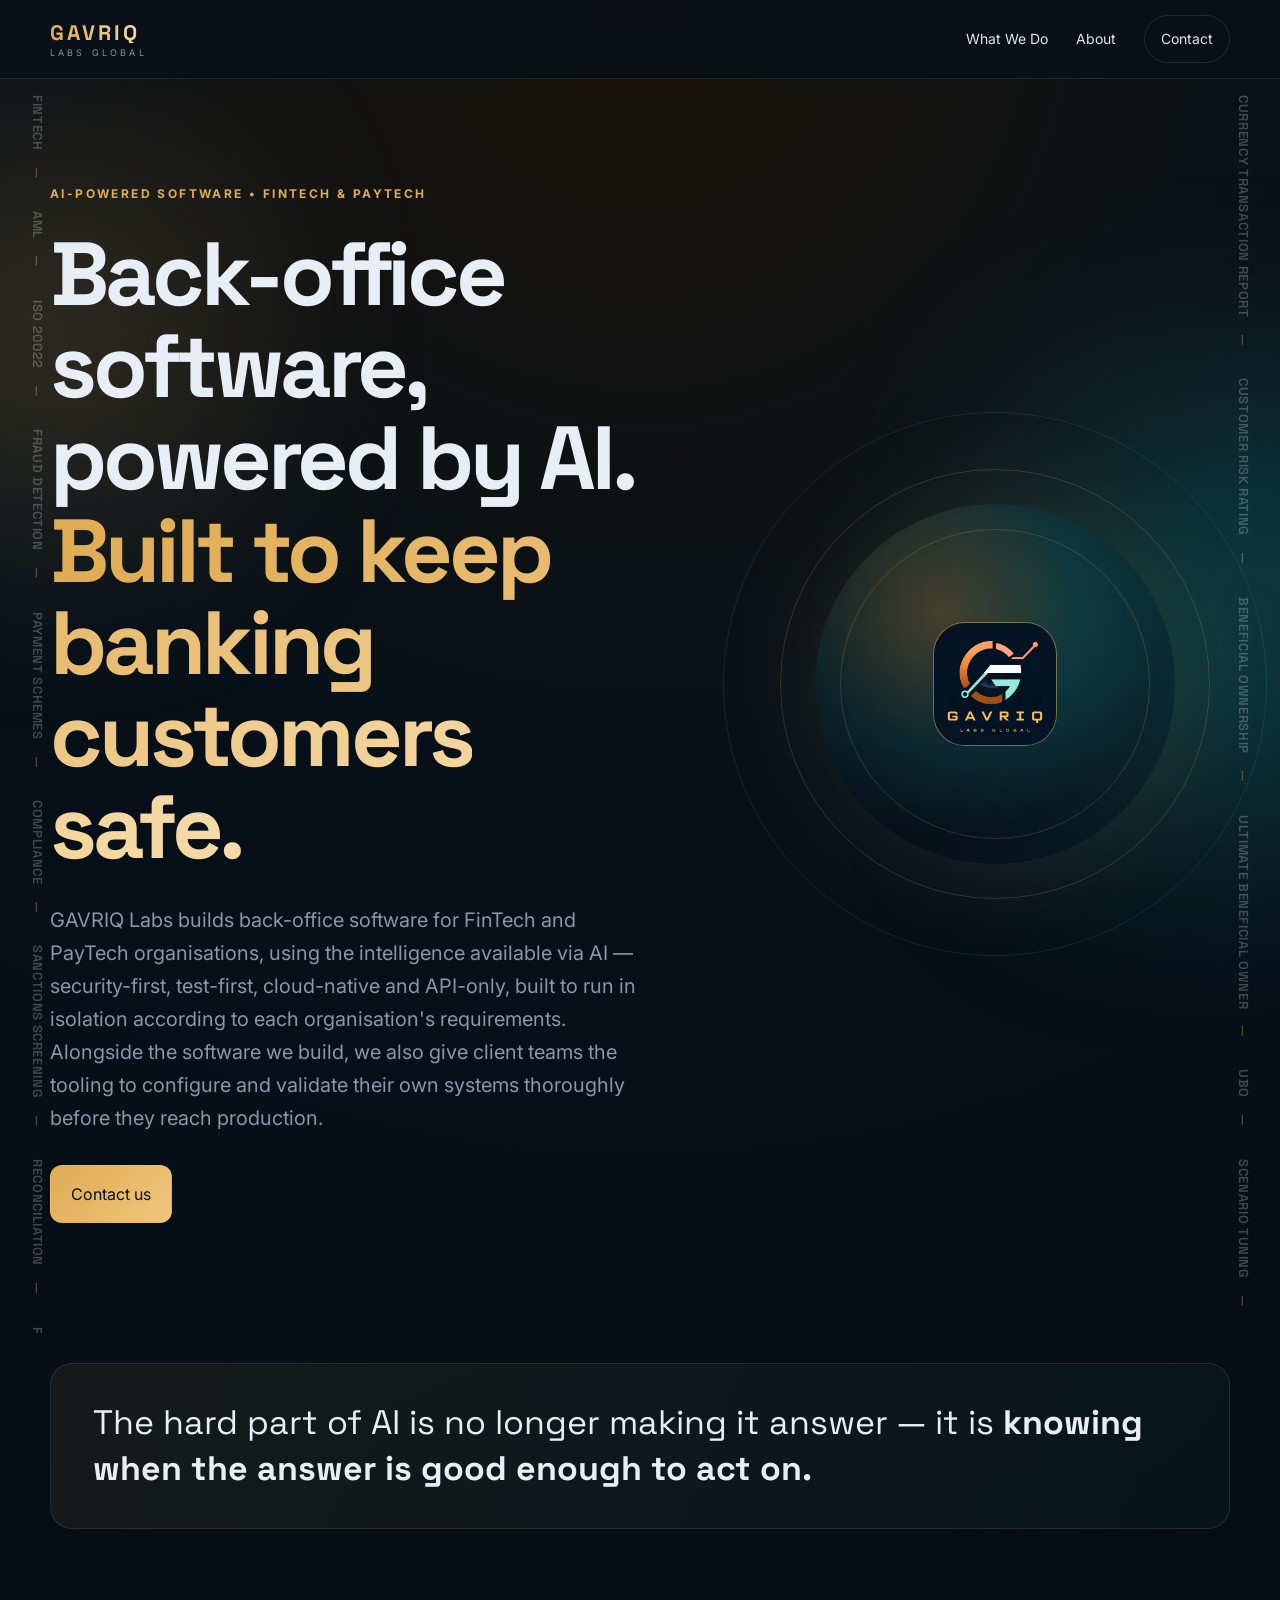
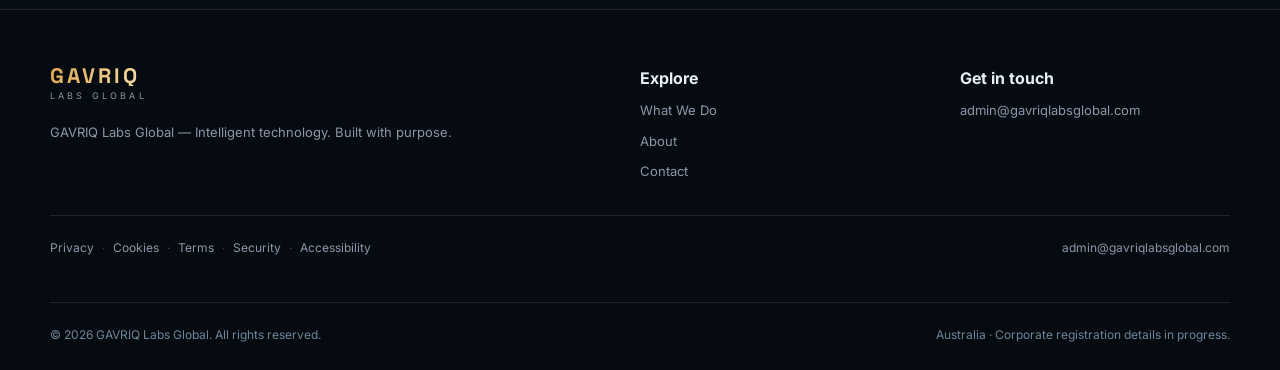
==== commit 9b05883c: "feat(site): split into separate pages; rework hero background as two vertical rails; fix brand styli" ====
--- a/index.html
+++ b/index.html
@@ -5,7 +5,6 @@
   <meta name="viewport" content="width=device-width, initial-scale=1.0" />
   <meta name="description" content="GAVRIQ Labs builds back-office software for organisations, focusing on FinTech and PayTech, plus the tooling to help client teams build, test and configure their own production-ready systems." />
   <title>GAVRIQ Labs | Back-office software for FinTech &amp; PayTech</title>
-
   <meta property="og:type" content="website" />
   <meta property="og:site_name" content="GAVRIQ Labs Global" />
   <meta property="og:title" content="GAVRIQ Labs | Back-office software for FinTech &amp; PayTech" />
@@ -13,12 +12,11 @@
   <meta property="og:url" content="https://gavriqlabsglobal.com/" />
   <meta property="og:image" content="https://gavriqlabsglobal.com/assets/logo.svg" />
   <meta name="twitter:card" content="summary_large_image" />
-
   <link rel="preconnect" href="https://fonts.googleapis.com">
   <link rel="preconnect" href="https://fonts.gstatic.com" crossorigin>
   <link href="https://fonts.googleapis.com/css2?family=Inter:wght@400;500;600;700;800&family=Space+Grotesk:wght@500;600;700&display=swap" rel="stylesheet">
-  <link rel="icon" type="image/svg+xml" href="assets/logo.svg" />
-  <link rel="stylesheet" href="styles.css" />
+  <link rel="icon" type="image/svg+xml" href="/assets/logo.svg" />
+  <link rel="stylesheet" href="/styles.css" />
 </head>
 <body>
   <div class="ambient ambient-one"></div>
@@ -26,33 +24,25 @@
 
   <header class="site-header">
     <div class="container nav-wrap">
-      <a class="brand" href="#home" aria-label="GAVRIQ Labs home">
-        <span class="brand-copy"><strong>GAVRIQ</strong><small>LABS</small></span>
+      <a class="brand" href="/" aria-label="GAVRIQ Labs Global home">
+        <span class="brand-copy"><strong>GAVRIQ</strong><small>LABS GLOBAL</small></span>
       </a>
       <button class="menu-toggle" aria-label="Toggle menu" aria-expanded="false">☰</button>
       <nav class="nav-links" aria-label="Primary navigation">
-        <a href="#capabilities">What We Do</a>
-        <a href="#about">About</a>
-        <a class="nav-cta" href="#contact">Contact</a>
+        <a href="/what-we-do">What We Do</a>
+        <a href="/about">About</a>
+        <a class="nav-cta" href="/contact">Contact</a>
       </nav>
     </div>
   </header>
 
   <main>
     <section id="home" class="hero section">
-      <div class="word-marquee" aria-hidden="true">
-        <div class="marquee-row marquee-left"><span>FinTech</span><span>AML</span><span>ISO 20022</span><span>Fraud Detection</span><span>Payment Schemes</span><span>Compliance</span><span>Sanctions Screening</span><span>Reconciliation</span><span>Real-Time Payments</span><span>KYC</span><span>Regulatory Reporting</span><span>Open Banking</span><span>Settlement</span><span>PayTech</span><span>Transaction Monitoring</span><span>SEPA</span><span>Back-Office Operations</span><span>RTGS</span><span>Fraud Reduction</span><span>Messaging Standards</span><span>Clearing</span><span>PSD2</span><span>FinTech</span><span>AML</span><span>ISO 20022</span><span>Fraud Detection</span><span>Payment Schemes</span><span>Compliance</span><span>Sanctions Screening</span><span>Reconciliation</span><span>Real-Time Payments</span><span>KYC</span><span>Regulatory Reporting</span><span>Open Banking</span><span>Settlement</span><span>PayTech</span><span>Transaction Monitoring</span><span>SEPA</span><span>Back-Office Operations</span><span>RTGS</span><span>Fraud Reduction</span><span>Messaging Standards</span><span>Clearing</span><span>PSD2</span></div>
-        <div class="marquee-row marquee-right"><span>Financial Crime</span><span>Faster Payments</span><span>Card Processing</span><span>Watchlist Screening</span><span>RegTech</span><span>ISO 8583</span><span>KYB</span><span>Straight-Through Processing</span><span>Digital Wallets</span><span>Case Management</span><span>Embedded Finance</span><span>Exception Handling</span><span>AFC</span><span>Chargebacks</span><span>Audit Trail</span><span>PEP Screening</span><span>CDD</span><span>EDD</span><span>Security-First</span><span>Test-First</span><span>Cloud-Native</span><span>API-Only</span><span>Financial Crime</span><span>Faster Payments</span><span>Card Processing</span><span>Watchlist Screening</span><span>RegTech</span><span>ISO 8583</span><span>KYB</span><span>Straight-Through Processing</span><span>Digital Wallets</span><span>Case Management</span><span>Embedded Finance</span><span>Exception Handling</span><span>AFC</span><span>Chargebacks</span><span>Audit Trail</span><span>PEP Screening</span><span>CDD</span><span>EDD</span><span>Security-First</span><span>Test-First</span><span>Cloud-Native</span><span>API-Only</span></div>
-        <div class="marquee-row marquee-left"><span>Configuration Management</span><span>Operational Risk</span><span>Model Risk Management</span><span>Intelligent Automation</span><span>Human-in-the-Loop</span><span>Dispute Management</span><span>Back office</span><span>middle office</span><span>front office</span><span>STP</span><span>exception queue</span><span>break resolution</span><span>nostro reconciliation</span><span>vostro account</span><span>cut-off time</span><span>batch processing</span><span>end of day</span><span>EOD</span><span>intraday processing</span><span>trade break</span><span>settlement fail</span><span>repair queue</span><span>Configuration Management</span><span>Operational Risk</span><span>Model Risk Management</span><span>Intelligent Automation</span><span>Human-in-the-Loop</span><span>Dispute Management</span><span>Back office</span><span>middle office</span><span>front office</span><span>STP</span><span>exception queue</span><span>break resolution</span><span>nostro reconciliation</span><span>vostro account</span><span>cut-off time</span><span>batch processing</span><span>end of day</span><span>EOD</span><span>intraday processing</span><span>trade break</span><span>settlement fail</span><span>repair queue</span></div>
-        <div class="marquee-row marquee-right"><span>manual repair</span><span>queue management</span><span>ticket triage</span><span>incident management</span><span>root cause analysis</span><span>SLA breach</span><span>turnaround time</span><span>TAT</span><span>escalation matrix</span><span>workflow routing</span><span>dual control</span><span>four-eyes principle</span><span>maker-checker</span><span>segregation of duties</span><span>audit log</span><span>change control</span><span>release management</span><span>UAT</span><span>user acceptance testing</span><span>regression testing</span><span>smoke testing</span><span>test data management</span><span>manual repair</span><span>queue management</span><span>ticket triage</span><span>incident management</span><span>root cause analysis</span><span>SLA breach</span><span>turnaround time</span><span>TAT</span><span>escalation matrix</span><span>workflow routing</span><span>dual control</span><span>four-eyes principle</span><span>maker-checker</span><span>segregation of duties</span><span>audit log</span><span>change control</span><span>release management</span><span>UAT</span><span>user acceptance testing</span><span>regression testing</span><span>smoke testing</span><span>test data management</span></div>
-        <div class="marquee-row marquee-left"><span>test harness</span><span>defect triage</span><span>ticket backlog</span><span>production support</span><span>L1 support</span><span>L2 support</span><span>L3 support</span><span>on-call rotation</span><span>runbook</span><span>playbook</span><span>incident bridge</span><span>war room</span><span>post-mortem</span><span>RCA report</span><span>OFAC</span><span>SDN list</span><span>adverse media screening</span><span>name matching</span><span>fuzzy matching</span><span>false positive</span><span>false negative</span><span>alert disposition</span><span>test harness</span><span>defect triage</span><span>ticket backlog</span><span>production support</span><span>L1 support</span><span>L2 support</span><span>L3 support</span><span>on-call rotation</span><span>runbook</span><span>playbook</span><span>incident bridge</span><span>war room</span><span>post-mortem</span><span>RCA report</span><span>OFAC</span><span>SDN list</span><span>adverse media screening</span><span>name matching</span><span>fuzzy matching</span><span>false positive</span><span>false negative</span><span>alert disposition</span></div>
-        <div class="marquee-row marquee-right"><span>alert triage</span><span>alert fatigue</span><span>hit rate</span><span>true positive rate</span><span>tuning</span><span>threshold tuning</span><span>list management</span><span>denied party list</span><span>EU sanctions list</span><span>UN consolidated list</span><span>embargo checking</span><span>sanctions evasion</span><span>typology</span><span>red flag indicator</span><span>suspicious activity report</span><span>SAR filing</span><span>CTR</span><span>currency transaction report</span><span>customer risk rating</span><span>beneficial ownership</span><span>ultimate beneficial owner</span><span>UBO</span><span>alert triage</span><span>alert fatigue</span><span>hit rate</span><span>true positive rate</span><span>tuning</span><span>threshold tuning</span><span>list management</span><span>denied party list</span><span>EU sanctions list</span><span>UN consolidated list</span><span>embargo checking</span><span>sanctions evasion</span><span>typology</span><span>red flag indicator</span><span>suspicious activity report</span><span>SAR filing</span><span>CTR</span><span>currency transaction report</span><span>customer risk rating</span><span>beneficial ownership</span><span>ultimate beneficial owner</span><span>UBO</span></div>
-        <div class="marquee-row marquee-left"><span>scenario tuning</span><span>look-back review</span><span>remediation</span><span>backlog clearance</span><span>case disposition</span><span>quality assurance review</span><span>QA sampling</span><span>model validation</span><span>model governance</span><span>Fraud screening</span><span>fraud scoring</span><span>fraud model</span><span>anomaly detection</span><span>behavioral analytics</span><span>device fingerprinting</span><span>velocity check</span><span>mule account detection</span><span>account takeover</span><span>ATO</span><span>first-party fraud</span><span>third-party fraud</span><span>synthetic identity fraud</span><span>scenario tuning</span><span>look-back review</span><span>remediation</span><span>backlog clearance</span><span>case disposition</span><span>quality assurance review</span><span>QA sampling</span><span>model validation</span><span>model governance</span><span>Fraud screening</span><span>fraud scoring</span><span>fraud model</span><span>anomaly detection</span><span>behavioral analytics</span><span>device fingerprinting</span><span>velocity check</span><span>mule account detection</span><span>account takeover</span><span>ATO</span><span>first-party fraud</span><span>third-party fraud</span><span>synthetic identity fraud</span></div>
-        <div class="marquee-row marquee-right"><span>chargeback</span><span>fraud case queue</span><span>fraud analyst</span><span>real-time decisioning</span><span>rules engine</span><span>rule bench</span><span>rule bench design</span><span>rule authoring</span><span>rule versioning</span><span>rule simulation</span><span>rule backtesting</span><span>decision tree</span><span>scorecard</span><span>risk scoring</span><span>fraud loss rate</span><span>chargeback ratio</span><span>Payment rail</span><span>payment scheme</span><span>real-time gross settlement</span><span>near real time processing</span><span>NRT</span><span>RTP</span><span>chargeback</span><span>fraud case queue</span><span>fraud analyst</span><span>real-time decisioning</span><span>rules engine</span><span>rule bench</span><span>rule bench design</span><span>rule authoring</span><span>rule versioning</span><span>rule simulation</span><span>rule backtesting</span><span>decision tree</span><span>scorecard</span><span>risk scoring</span><span>fraud loss rate</span><span>chargeback ratio</span><span>Payment rail</span><span>payment scheme</span><span>real-time gross settlement</span><span>near real time processing</span><span>NRT</span><span>RTP</span></div>
-        <div class="marquee-row marquee-left"><span>instant payments</span><span>ACH</span><span>SEPA Instant</span><span>Fedwire</span><span>CHIPS</span><span>SWIFT</span><span>SWIFT gpi</span><span>correspondent banking</span><span>nostro</span><span>vostro</span><span>clearing house</span><span>net settlement</span><span>gross settlement</span><span>liquidity management</span><span>intraday liquidity</span><span>message routing</span><span>message translation</span><span>message transformation</span><span>message validation</span><span>schema validation</span><span>field mapping</span><span>message repair</span><span>instant payments</span><span>ACH</span><span>SEPA Instant</span><span>Fedwire</span><span>CHIPS</span><span>SWIFT</span><span>SWIFT gpi</span><span>correspondent banking</span><span>nostro</span><span>vostro</span><span>clearing house</span><span>net settlement</span><span>gross settlement</span><span>liquidity management</span><span>intraday liquidity</span><span>message routing</span><span>message translation</span><span>message transformation</span><span>message validation</span><span>schema validation</span><span>field mapping</span><span>message repair</span></div>
-        <div class="marquee-row marquee-right"><span>NAK</span><span>ACK</span><span>positive acknowledgment</span><span>negative acknowledgment</span><span>pacs.008</span><span>pacs.002</span><span>pacs.004</span><span>pacs.009</span><span>pain.001</span><span>pain.002</span><span>pain.008</span><span>camt.053</span><span>camt.052</span><span>camt.054</span><span>camt.056</span><span>camt.029</span><span>camt.086</span><span>acmt</span><span>remt.001</span><span>head.001</span><span>MT103</span><span>MT202</span><span>NAK</span><span>ACK</span><span>positive acknowledgment</span><span>negative acknowledgment</span><span>pacs.008</span><span>pacs.002</span><span>pacs.004</span><span>pacs.009</span><span>pain.001</span><span>pain.002</span><span>pain.008</span><span>camt.053</span><span>camt.052</span><span>camt.054</span><span>camt.056</span><span>camt.029</span><span>camt.086</span><span>acmt</span><span>remt.001</span><span>head.001</span><span>MT103</span><span>MT202</span></div>
-        <div class="marquee-row marquee-left"><span>MT202COV</span><span>MT940</span><span>MT950</span><span>ISO 20022 migration</span><span>XML schema</span><span>XSD</span><span>message definition report</span><span>MDR</span><span>business area</span><span>compliance monitoring</span><span>anti-money laundering</span><span>CFT</span><span>counter-terrorist financing</span><span>risk and compliance</span><span>control framework</span><span>data lineage</span><span>data quality</span><span>golden source</span><span>reference data</span><span>static data</span><span>entity resolution</span><span>data reconciliation</span><span>MT202COV</span><span>MT940</span><span>MT950</span><span>ISO 20022 migration</span><span>XML schema</span><span>XSD</span><span>message definition report</span><span>MDR</span><span>business area</span><span>compliance monitoring</span><span>anti-money laundering</span><span>CFT</span><span>counter-terrorist financing</span><span>risk and compliance</span><span>control framework</span><span>data lineage</span><span>data quality</span><span>golden source</span><span>reference data</span><span>static data</span><span>entity resolution</span><span>data reconciliation</span></div>
-        <div class="marquee-row marquee-right"><span>exception dashboard</span><span>control tower</span><span>ops dashboard</span><span>real-time monitoring</span><span>alert dashboard</span><span>throughput metrics</span><span>volume spike</span><span>capacity planning</span><span>disaster recovery</span><span>business continuity</span><span>failover</span><span>resiliency testing</span><span>exception dashboard</span><span>control tower</span><span>ops dashboard</span><span>real-time monitoring</span><span>alert dashboard</span><span>throughput metrics</span><span>volume spike</span><span>capacity planning</span><span>disaster recovery</span><span>business continuity</span><span>failover</span><span>resiliency testing</span></div>
+      <div class="word-rail word-rail-left" aria-hidden="true">
+        <div class="rail-track rail-up"><span>FinTech</span><span>AML</span><span>ISO 20022</span><span>Fraud Detection</span><span>Payment Schemes</span><span>Compliance</span><span>Sanctions Screening</span><span>Reconciliation</span><span>Real-Time Payments</span><span>KYC</span><span>Regulatory Reporting</span><span>Open Banking</span><span>Settlement</span><span>PayTech</span><span>Transaction Monitoring</span><span>SEPA</span><span>Back-Office Operations</span><span>RTGS</span><span>Fraud Reduction</span><span>Messaging Standards</span><span>Clearing</span><span>PSD2</span><span>Financial Crime</span><span>Faster Payments</span><span>Card Processing</span><span>Watchlist Screening</span><span>RegTech</span><span>ISO 8583</span><span>KYB</span><span>Straight-Through Processing</span><span>Digital Wallets</span><span>Case Management</span><span>Embedded Finance</span><span>Exception Handling</span><span>AFC</span><span>Chargebacks</span><span>Audit Trail</span><span>PEP Screening</span><span>CDD</span><span>EDD</span><span>Security-First</span><span>Test-First</span><span>Cloud-Native</span><span>API-Only</span><span>Configuration Management</span><span>Operational Risk</span><span>Model Risk Management</span><span>Intelligent Automation</span><span>Human-in-the-Loop</span><span>Dispute Management</span><span>Back office</span><span>middle office</span><span>front office</span><span>STP</span><span>exception queue</span><span>break resolution</span><span>nostro reconciliation</span><span>vostro account</span><span>cut-off time</span><span>batch processing</span><span>end of day</span><span>EOD</span><span>intraday processing</span><span>trade break</span><span>settlement fail</span><span>repair queue</span><span>manual repair</span><span>queue management</span><span>ticket triage</span><span>incident management</span><span>root cause analysis</span><span>SLA breach</span><span>turnaround time</span><span>TAT</span><span>escalation matrix</span><span>workflow routing</span><span>dual control</span><span>four-eyes principle</span><span>maker-checker</span><span>segregation of duties</span><span>audit log</span><span>change control</span><span>release management</span><span>UAT</span><span>user acceptance testing</span><span>regression testing</span><span>smoke testing</span><span>test data management</span><span>test harness</span><span>defect triage</span><span>ticket backlog</span><span>production support</span><span>L1 support</span><span>L2 support</span><span>L3 support</span><span>on-call rotation</span><span>runbook</span><span>playbook</span><span>incident bridge</span><span>war room</span><span>post-mortem</span><span>RCA report</span><span>OFAC</span><span>SDN list</span><span>adverse media screening</span><span>name matching</span><span>fuzzy matching</span><span>false positive</span><span>false negative</span><span>alert disposition</span><span>alert triage</span><span>alert fatigue</span><span>hit rate</span><span>true positive rate</span><span>tuning</span><span>threshold tuning</span><span>list management</span><span>denied party list</span><span>EU sanctions list</span><span>UN consolidated list</span><span>embargo checking</span><span>sanctions evasion</span><span>typology</span><span>red flag indicator</span><span>suspicious activity report</span><span>SAR filing</span><span>CTR</span><span>FinTech</span><span>AML</span><span>ISO 20022</span><span>Fraud Detection</span><span>Payment Schemes</span><span>Compliance</span><span>Sanctions Screening</span><span>Reconciliation</span><span>Real-Time Payments</span><span>KYC</span><span>Regulatory Reporting</span><span>Open Banking</span><span>Settlement</span><span>PayTech</span><span>Transaction Monitoring</span><span>SEPA</span><span>Back-Office Operations</span><span>RTGS</span><span>Fraud Reduction</span><span>Messaging Standards</span><span>Clearing</span><span>PSD2</span><span>Financial Crime</span><span>Faster Payments</span><span>Card Processing</span><span>Watchlist Screening</span><span>RegTech</span><span>ISO 8583</span><span>KYB</span><span>Straight-Through Processing</span><span>Digital Wallets</span><span>Case Management</span><span>Embedded Finance</span><span>Exception Handling</span><span>AFC</span><span>Chargebacks</span><span>Audit Trail</span><span>PEP Screening</span><span>CDD</span><span>EDD</span><span>Security-First</span><span>Test-First</span><span>Cloud-Native</span><span>API-Only</span><span>Configuration Management</span><span>Operational Risk</span><span>Model Risk Management</span><span>Intelligent Automation</span><span>Human-in-the-Loop</span><span>Dispute Management</span><span>Back office</span><span>middle office</span><span>front office</span><span>STP</span><span>exception queue</span><span>break resolution</span><span>nostro reconciliation</span><span>vostro account</span><span>cut-off time</span><span>batch processing</span><span>end of day</span><span>EOD</span><span>intraday processing</span><span>trade break</span><span>settlement fail</span><span>repair queue</span><span>manual repair</span><span>queue management</span><span>ticket triage</span><span>incident management</span><span>root cause analysis</span><span>SLA breach</span><span>turnaround time</span><span>TAT</span><span>escalation matrix</span><span>workflow routing</span><span>dual control</span><span>four-eyes principle</span><span>maker-checker</span><span>segregation of duties</span><span>audit log</span><span>change control</span><span>release management</span><span>UAT</span><span>user acceptance testing</span><span>regression testing</span><span>smoke testing</span><span>test data management</span><span>test harness</span><span>defect triage</span><span>ticket backlog</span><span>production support</span><span>L1 support</span><span>L2 support</span><span>L3 support</span><span>on-call rotation</span><span>runbook</span><span>playbook</span><span>incident bridge</span><span>war room</span><span>post-mortem</span><span>RCA report</span><span>OFAC</span><span>SDN list</span><span>adverse media screening</span><span>name matching</span><span>fuzzy matching</span><span>false positive</span><span>false negative</span><span>alert disposition</span><span>alert triage</span><span>alert fatigue</span><span>hit rate</span><span>true positive rate</span><span>tuning</span><span>threshold tuning</span><span>list management</span><span>denied party list</span><span>EU sanctions list</span><span>UN consolidated list</span><span>embargo checking</span><span>sanctions evasion</span><span>typology</span><span>red flag indicator</span><span>suspicious activity report</span><span>SAR filing</span><span>CTR</span></div>
+      </div>
+      <div class="word-rail word-rail-right" aria-hidden="true">
+        <div class="rail-track rail-down"><span>currency transaction report</span><span>customer risk rating</span><span>beneficial ownership</span><span>ultimate beneficial owner</span><span>UBO</span><span>scenario tuning</span><span>look-back review</span><span>remediation</span><span>backlog clearance</span><span>case disposition</span><span>quality assurance review</span><span>QA sampling</span><span>model validation</span><span>model governance</span><span>Fraud screening</span><span>fraud scoring</span><span>fraud model</span><span>anomaly detection</span><span>behavioral analytics</span><span>device fingerprinting</span><span>velocity check</span><span>mule account detection</span><span>account takeover</span><span>ATO</span><span>first-party fraud</span><span>third-party fraud</span><span>synthetic identity fraud</span><span>chargeback</span><span>fraud case queue</span><span>fraud analyst</span><span>real-time decisioning</span><span>rules engine</span><span>rule bench</span><span>rule bench design</span><span>rule authoring</span><span>rule versioning</span><span>rule simulation</span><span>rule backtesting</span><span>decision tree</span><span>scorecard</span><span>risk scoring</span><span>fraud loss rate</span><span>chargeback ratio</span><span>Payment rail</span><span>payment scheme</span><span>real-time gross settlement</span><span>near real time processing</span><span>NRT</span><span>RTP</span><span>instant payments</span><span>ACH</span><span>SEPA Instant</span><span>Fedwire</span><span>CHIPS</span><span>SWIFT</span><span>SWIFT gpi</span><span>correspondent banking</span><span>nostro</span><span>vostro</span><span>clearing house</span><span>net settlement</span><span>gross settlement</span><span>liquidity management</span><span>intraday liquidity</span><span>message routing</span><span>message translation</span><span>message transformation</span><span>message validation</span><span>schema validation</span><span>field mapping</span><span>message repair</span><span>NAK</span><span>ACK</span><span>positive acknowledgment</span><span>negative acknowledgment</span><span>pacs.008</span><span>pacs.002</span><span>pacs.004</span><span>pacs.009</span><span>pain.001</span><span>pain.002</span><span>pain.008</span><span>camt.053</span><span>camt.052</span><span>camt.054</span><span>camt.056</span><span>camt.029</span><span>camt.086</span><span>acmt</span><span>remt.001</span><span>head.001</span><span>MT103</span><span>MT202</span><span>MT202COV</span><span>MT940</span><span>MT950</span><span>ISO 20022 migration</span><span>XML schema</span><span>XSD</span><span>message definition report</span><span>MDR</span><span>business area</span><span>compliance monitoring</span><span>anti-money laundering</span><span>CFT</span><span>counter-terrorist financing</span><span>risk and compliance</span><span>control framework</span><span>data lineage</span><span>data quality</span><span>golden source</span><span>reference data</span><span>static data</span><span>entity resolution</span><span>data reconciliation</span><span>exception dashboard</span><span>control tower</span><span>ops dashboard</span><span>real-time monitoring</span><span>alert dashboard</span><span>throughput metrics</span><span>volume spike</span><span>capacity planning</span><span>disaster recovery</span><span>business continuity</span><span>failover</span><span>resiliency testing</span><span>currency transaction report</span><span>customer risk rating</span><span>beneficial ownership</span><span>ultimate beneficial owner</span><span>UBO</span><span>scenario tuning</span><span>look-back review</span><span>remediation</span><span>backlog clearance</span><span>case disposition</span><span>quality assurance review</span><span>QA sampling</span><span>model validation</span><span>model governance</span><span>Fraud screening</span><span>fraud scoring</span><span>fraud model</span><span>anomaly detection</span><span>behavioral analytics</span><span>device fingerprinting</span><span>velocity check</span><span>mule account detection</span><span>account takeover</span><span>ATO</span><span>first-party fraud</span><span>third-party fraud</span><span>synthetic identity fraud</span><span>chargeback</span><span>fraud case queue</span><span>fraud analyst</span><span>real-time decisioning</span><span>rules engine</span><span>rule bench</span><span>rule bench design</span><span>rule authoring</span><span>rule versioning</span><span>rule simulation</span><span>rule backtesting</span><span>decision tree</span><span>scorecard</span><span>risk scoring</span><span>fraud loss rate</span><span>chargeback ratio</span><span>Payment rail</span><span>payment scheme</span><span>real-time gross settlement</span><span>near real time processing</span><span>NRT</span><span>RTP</span><span>instant payments</span><span>ACH</span><span>SEPA Instant</span><span>Fedwire</span><span>CHIPS</span><span>SWIFT</span><span>SWIFT gpi</span><span>correspondent banking</span><span>nostro</span><span>vostro</span><span>clearing house</span><span>net settlement</span><span>gross settlement</span><span>liquidity management</span><span>intraday liquidity</span><span>message routing</span><span>message translation</span><span>message transformation</span><span>message validation</span><span>schema validation</span><span>field mapping</span><span>message repair</span><span>NAK</span><span>ACK</span><span>positive acknowledgment</span><span>negative acknowledgment</span><span>pacs.008</span><span>pacs.002</span><span>pacs.004</span><span>pacs.009</span><span>pain.001</span><span>pain.002</span><span>pain.008</span><span>camt.053</span><span>camt.052</span><span>camt.054</span><span>camt.056</span><span>camt.029</span><span>camt.086</span><span>acmt</span><span>remt.001</span><span>head.001</span><span>MT103</span><span>MT202</span><span>MT202COV</span><span>MT940</span><span>MT950</span><span>ISO 20022 migration</span><span>XML schema</span><span>XSD</span><span>message definition report</span><span>MDR</span><span>business area</span><span>compliance monitoring</span><span>anti-money laundering</span><span>CFT</span><span>counter-terrorist financing</span><span>risk and compliance</span><span>control framework</span><span>data lineage</span><span>data quality</span><span>golden source</span><span>reference data</span><span>static data</span><span>entity resolution</span><span>data reconciliation</span><span>exception dashboard</span><span>control tower</span><span>ops dashboard</span><span>real-time monitoring</span><span>alert dashboard</span><span>throughput metrics</span><span>volume spike</span><span>capacity planning</span><span>disaster recovery</span><span>business continuity</span><span>failover</span><span>resiliency testing</span></div>
       </div>
       <div class="container hero-grid">
         <div class="hero-copy reveal">
@@ -60,12 +50,12 @@
           <h1>Back-office software, powered by AI.<br><span>Built to keep banking customers safe.</span></h1>
           <p class="hero-lead">GAVRIQ Labs builds back-office software for FinTech and PayTech organisations, using the intelligence available via AI — security-first, test-first, cloud-native and API-only, built to run in isolation according to each organisation's requirements. Alongside the software we build, we also give client teams the tooling to configure and validate their own systems thoroughly before they reach production.</p>
           <div class="hero-actions">
-            <a class="btn btn-primary" href="#contact">Contact us</a>
+            <a class="btn btn-primary" href="/contact">Contact us</a>
           </div>
         </div>
         <div class="hero-visual reveal delay-1" aria-hidden="true">
           <div class="orb orb-main">
-            <div class="orb-core"><img src="assets/logo.svg" alt="" /></div>
+            <div class="orb-core"><img src="/assets/logo.svg" alt="" /></div>
             <div class="ring ring-a"></div>
             <div class="ring ring-b"></div>
             <div class="ring ring-c"></div>
@@ -79,112 +69,14 @@
         <p>The hard part of AI is no longer making it answer — it is <strong>knowing when the answer is good enough to act on.</strong></p>
       </div>
     </section>
-
-    <section id="capabilities" class="section capabilities">
-      <div class="container">
-        <div class="section-heading centered reveal">
-          <div class="eyebrow">WHAT WE DO</div>
-          <h2>We build back-office software for organisations, focusing on FinTech and PayTech.</h2>
-          <p>Banks and payment businesses often end up with back-office solutions that lack proper configuration and smooth upgrade paths over time. We build software that uses the intelligence available via AI to help solve those problem areas — security-first, test-first, cloud-native and API-only, and built to run in isolation according to each organisation's requirements.</p>
-          <p>Alongside the software we build, we also give client teams the tooling to configure their own systems and validate them thoroughly before they reach production.</p>
-          <p class="note">We are actively developing this software today. Details will be published here soon.</p>
-        </div>
-      </div>
-    </section>
-
-    <section id="about" class="section">
-      <div class="container split-grid">
-        <div class="section-heading reveal">
-          <div class="eyebrow">ABOUT GAVRIQ LABS</div>
-          <h2>Turning emerging intelligence into practical capability.</h2>
-        </div>
-        <div class="about-copy reveal delay-1">
-          <p>GAVRIQ Labs is an Australian technology company building AI-powered back-office software for FinTech and PayTech organisations — with a bias toward problems where accuracy is not optional and a mistake reaches a real banking customer.</p>
-          <p>We explore new ideas rapidly, validate them against measurable thresholds, and engineer solutions that are useful, scalable, secure and ready for real-world environments.</p>
-          <div class="name-strip">
-            <div><span>G</span>Generative AI</div>
-            <div><span>A</span>Advanced Intelligence</div>
-            <div><span>V</span>Vision</div>
-            <div><span>R</span>Reasoning</div>
-            <div><span>I</span>Innovation</div>
-            <div><span>Q</span>Quality</div>
-          </div>
-        </div>
-      </div>
-    </section>
-
-    <section id="principles" class="section">
-      <div class="container">
-        <div class="section-heading reveal">
-          <div class="eyebrow">HOW WE THINK</div>
-          <h2>Innovation should be ambitious.<br>Engineering should be disciplined.</h2>
-        </div>
-        <div class="principle-list">
-          <div class="principle reveal"><span>01</span><div><h3>Useful before impressive</h3><p>Technology earns its place by creating meaningful outcomes, not by showcasing complexity.</p></div></div>
-          <div class="principle reveal"><span>02</span><div><h3>Human judgement stays important</h3><p>We design intelligent systems to augment people with context, speed and clarity — not remove accountability.</p></div></div>
-          <div class="principle reveal"><span>03</span><div><h3>Quality is architectural</h3><p>Reliability, security, evaluation and governance are designed in from the beginning.</p></div></div>
-          <div class="principle reveal"><span>04</span><div><h3>Research must reach reality</h3><p>We connect experimentation with production engineering so promising ideas can become dependable products.</p></div></div>
-        </div>
-      </div>
-    </section>
-
-    <section class="section future">
-      <div class="container future-card reveal">
-        <div>
-          <div class="eyebrow">WHERE WE FOCUS</div>
-          <h2>FinTech and PayTech, back office first.</h2>
-          <p>We focus on the operational and back-office problems inside financial and payments businesses — the processes where a mistake reaches a real banking customer. Our work is judged by whether it keeps that customer safe, not just whether it works in a demo.</p>
-        </div>
-        <div class="future-tags"><span>FinTech</span><span>PayTech</span><span>AI-Powered Software</span><span>Back-Office Automation</span><span>Compliance Tooling</span><span>Applied R&amp;D</span></div>
-      </div>
-    </section>
-
-    <section id="contact" class="section contact">
-      <div class="container contact-grid">
-        <div class="section-heading reveal">
-          <div class="eyebrow">CONTACT</div>
-          <h2>Tell us the process you would automate first.</h2>
-          <p>We will tell you honestly whether AI is the right tool for it.</p>
-          <div class="contact-direct">
-            <strong>Prefer email?</strong>
-            <a href="mailto:admin@gavriqlabsglobal.com">admin@gavriqlabsglobal.com</a>
-          </div>
-        </div>
-        <form id="contactForm" class="contact-form reveal delay-1">
-          <label>Name<input id="contactName" type="text" placeholder="Your name" required></label>
-          <label>Email<input id="contactEmail" type="email" placeholder="you@example.com" required></label>
-          <label>Organisation<input id="contactOrg" type="text" placeholder="Company or organisation"></label>
-          <!-- Light qualifier: makes every enquiry more useful, adds no friction -->
-          <label>Where are you up to?
-            <select id="contactStage">
-              <option value="">Select (optional)</option>
-              <option value="idea">Exploring an idea</option>
-              <option value="pilot">Running a pilot</option>
-              <option value="production">Already in production</option>
-              <option value="other">Something else</option>
-            </select>
-          </label>
-          <label>What process would you automate first?<textarea id="contactMessage" rows="5" placeholder="The workflow, roughly how much of it is manual today, and what &quot;good&quot; would look like&hellip;" required></textarea></label>
-          <div class="hp-field" aria-hidden="true">
-            <label>Leave this field blank<input id="contactHoneypot" type="text" name="company_website" tabindex="-1" autocomplete="off"></label>
-          </div>
-          <button class="btn btn-primary" type="submit">Send Enquiry</button>
-          <p id="formStatus" class="form-status" aria-live="polite"></p>
-          <!-- Five-sentence privacy wall compressed to one line and moved
-               below the submit button. Full detail lives on /privacy. -->
-          <p class="form-privacy-line">We use these details only to respond to your enquiry — no marketing lists. Please don’t send credentials or sensitive personal information. <a href="/privacy">Privacy Policy</a></p>
-        </form>
-      </div>
-    </section>
   </main>
 
   <footer class="site-footer">
     <div class="container footer-grid">
-      <div><div class="brand footer-brand"><span class="brand-copy"><strong>GAVRIQ</strong><small>LABS</small></span></div><p>GAVRIQ Labs Global — Intelligent technology. Built with purpose.</p></div>
-      <div><strong>Explore</strong><a href="#capabilities">What We Do</a><a href="#about">About</a><a href="#contact">Contact</a></div>
+      <div><div class="brand footer-brand"><span class="brand-copy"><strong>GAVRIQ</strong><small>LABS GLOBAL</small></span></div><p>GAVRIQ Labs Global — Intelligent technology. Built with purpose.</p></div>
+      <div><strong>Explore</strong><a href="/what-we-do">What We Do</a><a href="/about">About</a><a href="/contact">Contact</a></div>
       <div><strong>Get in touch</strong><a href="mailto:admin@gavriqlabsglobal.com">admin@gavriqlabsglobal.com</a></div>
     </div>
-    <!-- Duplicate legal column removed; legal links appear once, in small type -->
     <div class="container footer-legal-row">
       <nav aria-label="Legal">
         <a href="/privacy">Privacy</a><span aria-hidden="true">·</span>
@@ -196,12 +88,11 @@
       <a class="footer-email" href="mailto:admin@gavriqlabsglobal.com">admin@gavriqlabsglobal.com</a>
     </div>
     <div class="container footer-bottom">
-      <!-- Year hard-coded as a fallback so it can never render empty. -->
       <span>© <span id="year">2026</span> GAVRIQ Labs Global. All rights reserved.</span>
       <span>Australia · Corporate registration details in progress.</span>
     </div>
   </footer>
 
-  <script src="script.js"></script>
+  <script src="/script.js"></script>
 </body>
 </html>
--- a/styles.css
+++ b/styles.css
@@ -1,4 +1,4 @@
-:root{--bg:#0a0d13;--bg2:#0c1420;--panel:#111823;--line:rgba(255,255,255,.10);--text:#e8eef6;--muted:#8b97a8;--accent:#e0ab52;--accent2:#2ad4d0;--max:1180px}*{box-sizing:border-box}html{scroll-behavior:smooth;scroll-padding-top:78px}body{margin:0;font-family:Inter,system-ui,sans-serif;background:radial-gradient(circle at top,#1a140b 0,#071019 38%,#050b12 100%);color:var(--text);line-height:1.65;overflow-x:hidden}.container{width:min(calc(100% - 40px),var(--max));margin:auto}.section{padding:110px 0}.section-sm{padding:30px 0 80px}.site-header{position:sticky;top:0;z-index:40;background:rgba(7,16,25,.72);backdrop-filter:blur(18px);border-bottom:1px solid var(--line)}.nav-wrap{display:flex;align-items:center;justify-content:space-between;min-height:78px}.brand{display:flex;align-items:center;gap:12px;text-decoration:none;color:var(--text)}.brand-mark{display:block;width:42px;height:42px;border:1px solid rgba(224,171,82,.45);border-radius:13px;object-fit:cover;background:linear-gradient(145deg,rgba(224,171,82,.20),rgba(42,212,208,.10))}.brand-copy{display:flex;flex-direction:column;line-height:1}.brand-copy strong{font-family:"Space Grotesk";letter-spacing:.14em;font-size:19px}.brand-copy small{margin-top:5px;color:var(--muted);letter-spacing:.35em;font-size:9px}.nav-links{display:flex;align-items:center;gap:28px}.nav-links a{color:#dbe7f0;text-decoration:none;font-size:14px}.nav-links a:hover{color:var(--accent)}.nav-cta{padding:11px 16px;border:1px solid var(--line);border-radius:999px}.menu-toggle{display:none;background:none;border:0;color:white;font-size:24px}.hero{padding-top:105px;min-height:86vh;display:flex;align-items:center}.hero-grid{display:grid;grid-template-columns:1.08fr .92fr;gap:70px;align-items:center}.eyebrow{font-size:12px;font-weight:700;letter-spacing:.2em;color:var(--accent);margin-bottom:24px}.hero h1,.section-heading h2,.story-copy h2,.future h2{font-family:"Space Grotesk";line-height:1.03;margin:0}.hero h1{font-size:clamp(52px,7vw,92px);letter-spacing:-.045em}.hero h1 span{background:linear-gradient(90deg,var(--accent),#f6dba8);-webkit-background-clip:text;color:transparent}.hero-lead{max-width:690px;font-size:20px;color:var(--muted);margin:30px 0}.hero-actions{display:flex;gap:14px;flex-wrap:wrap}.btn{display:inline-flex;align-items:center;justify-content:center;padding:15px 20px;border-radius:12px;text-decoration:none;font-weight:700;border:1px solid transparent;cursor:pointer;font:inherit}.btn-primary{background:linear-gradient(135deg,var(--accent),#f0c67e);color:#061019}.btn-secondary{border-color:var(--line);color:white;background:rgba(255,255,255,.025)}.trust-strip{display:flex;flex-wrap:wrap;gap:10px;margin-top:35px}.trust-strip span,.future-tags span{padding:8px 12px;border:1px solid var(--line);border-radius:999px;color:#bfd0df;font-size:12px}.hero-visual{position:relative;min-height:560px}.orb-main{position:absolute;inset:80px 55px auto auto;width:360px;height:360px;border-radius:50%;display:grid;place-items:center;background:radial-gradient(circle at 35% 30%,rgba(224,171,82,.28),rgba(42,212,208,.10) 40%,rgba(7,16,25,.2) 65%);box-shadow:0 0 110px rgba(224,171,82,.12)}.orb-core{width:124px;height:124px;border-radius:32px;display:grid;place-items:center;font-family:"Space Grotesk";font-weight:700;font-size:76px;background:linear-gradient(145deg,rgba(224,171,82,.23),rgba(42,212,208,.12));border:1px solid rgba(224,171,82,.4);overflow:hidden}.orb-core img{width:100%;height:100%;object-fit:cover}.ring{position:absolute;border-radius:50%;border:1px solid rgba(224,171,82,.20)}.ring-a{inset:25px}.ring-b{inset:-35px}.ring-c{inset:-92px;border-color:rgba(42,212,208,.12)}.floating-card{position:absolute;width:180px;padding:16px;border:1px solid var(--line);border-radius:15px;background:rgba(14,28,42,.82);backdrop-filter:blur(14px);box-shadow:0 20px 50px rgba(0,0,0,.25)}.floating-card span{display:block;color:var(--accent);font-size:11px;margin-bottom:5px}.floating-card strong{display:block;font-family:"Space Grotesk"}.floating-card small{color:var(--muted)}.card-one{top:30px;left:0}.card-two{right:0;bottom:80px}.card-three{left:40px;bottom:0}.statement-card{border:1px solid var(--line);background:linear-gradient(100deg,rgba(224,171,82,.08),rgba(42,212,208,.04));padding:36px 42px;border-radius:22px}.statement-card p{font-size:clamp(22px,3vw,34px);line-height:1.35;margin:0;font-family:"Space Grotesk"}.split-grid,.brand-grid,.contact-grid{display:grid;grid-template-columns:1fr 1fr;gap:80px}.section-heading h2,.story-copy h2,.future h2{font-size:clamp(40px,5vw,62px);letter-spacing:-.035em}.section-heading p,.about-copy p,.story-copy p,.future-card p,.contact p{color:var(--muted)}.about-copy{font-size:18px}.metrics{display:grid;grid-template-columns:repeat(3,1fr);gap:14px;margin-top:30px}.metrics div{padding:18px;border:1px solid var(--line);border-radius:14px;background:rgba(255,255,255,.025)}.metrics strong{display:block;color:var(--accent);font-family:"Space Grotesk";font-size:24px}.metrics span{font-size:12px;color:var(--muted)}.capabilities{background:linear-gradient(180deg,rgba(255,255,255,.018),transparent)}.centered{text-align:center;max-width:760px;margin:0 auto 55px}.capability-grid{display:grid;grid-template-columns:repeat(3,1fr);gap:18px}.cap-card{padding:28px;border:1px solid var(--line);border-radius:18px;background:rgba(255,255,255,.025);transition:.25s transform,.25s border-color}.cap-card:hover{transform:translateY(-5px);border-color:rgba(224,171,82,.32)}.cap-card .icon{font-size:25px;color:var(--accent);margin-bottom:26px}.cap-card h3{font-family:"Space Grotesk";font-size:22px}.cap-card p{color:var(--muted)}.cap-card a{color:var(--accent);text-decoration:none;font-weight:700}.principle-list{margin-top:50px;border-top:1px solid var(--line)}.principle{display:grid;grid-template-columns:90px 1fr;gap:20px;padding:28px 0;border-bottom:1px solid var(--line)}.principle>span{color:var(--accent);font-family:"Space Grotesk"}.principle h3{margin:0 0 8px;font-family:"Space Grotesk";font-size:25px}.principle p{margin:0;color:var(--muted)}.brand-story{background:linear-gradient(135deg,rgba(224,171,82,.055),rgba(42,212,208,.035))}.brand-panel{min-height:430px;border:1px solid var(--line);border-radius:24px;padding:40px;display:flex;flex-direction:column;justify-content:flex-end;background:radial-gradient(circle at 20% 10%,rgba(224,171,82,.14),transparent 35%),rgba(255,255,255,.02)}.brand-large{font-family:"Space Grotesk";font-size:clamp(56px,8vw,95px);font-weight:700;letter-spacing:.04em}.pronounce{color:var(--muted);margin:6px 0 18px}.expansion{display:grid;grid-template-columns:46px 1fr;gap:10px 14px;margin:28px 0}.expansion span{width:42px;height:42px;display:grid;place-items:center;border-radius:10px;background:rgba(224,171,82,.12);color:var(--accent);font-weight:800}.expansion strong{display:flex;align-items:center}.note{font-size:13px}.future-card{border:1px solid var(--line);border-radius:24px;padding:50px;background:linear-gradient(135deg,rgba(224,171,82,.07),rgba(42,212,208,.07));display:grid;grid-template-columns:1.1fr .9fr;gap:50px}.future-tags{display:flex;gap:10px;align-content:flex-start;flex-wrap:wrap}.contact-form{display:grid;gap:16px}.contact-form label{display:grid;gap:8px;font-size:13px;color:#cbd9e4}.contact-form input,.contact-form textarea{width:100%;padding:14px 15px;border:1px solid var(--line);border-radius:12px;background:#0d1119;color:white;font:inherit;outline:none}.contact-form input:focus,.contact-form textarea:focus{border-color:rgba(224,171,82,.5)}.form-status{font-size:13px;color:var(--accent)}.site-footer{border-top:1px solid var(--line);padding:55px 0 25px;background:#050b11}.footer-grid{display:grid;grid-template-columns:2fr 1fr 1fr;gap:50px}.footer-grid>div{display:flex;flex-direction:column;gap:9px}.footer-grid p,.footer-grid span,.footer-grid a{color:var(--muted);font-size:13px;text-decoration:none}.footer-bottom{display:flex;justify-content:space-between;gap:20px;margin-top:45px;padding-top:22px;border-top:1px solid var(--line);color:#6f8496;font-size:12px}.ambient{position:fixed;pointer-events:none;filter:blur(120px);opacity:.22;z-index:-1}.ambient-one{width:320px;height:320px;background:#e0ab52;top:20%;left:-120px}.ambient-two{width:420px;height:420px;background:#2ad4d0;right:-180px;top:45%}.reveal{opacity:1;transform:none;transition:opacity .7s ease, transform .7s ease}.reveal.visible{opacity:1;transform:none}.delay-1{transition-delay:.1s}.delay-2{transition-delay:.18s}@media(max-width:900px){.nav-links{position:absolute;display:none;top:78px;left:20px;right:20px;padding:20px;flex-direction:column;align-items:stretch;background:#0b1623;border:1px solid var(--line);border-radius:16px}.nav-links.open{display:flex}.menu-toggle{display:block}.hero-grid,.split-grid,.brand-grid,.contact-grid,.future-card{grid-template-columns:1fr}.hero{padding-top:70px}.hero-visual{min-height:480px}.capability-grid{grid-template-columns:1fr 1fr}.metrics{grid-template-columns:1fr}.section{padding:85px 0}.footer-grid{grid-template-columns:1fr 1fr}.footer-grid>div:first-child{grid-column:1/-1}}@media(max-width:600px){.container{width:min(calc(100% - 28px),var(--max))}.hero h1{font-size:48px}.hero-lead{font-size:17px}.hero-visual{min-height:390px}.orb-main{width:260px;height:260px;right:25px}.orb-core{width:92px;height:92px;font-size:56px}.floating-card{width:150px;padding:12px}.capability-grid{grid-template-columns:1fr}.principle{grid-template-columns:50px 1fr}.brand-panel{min-height:320px;padding:26px}.future-card{padding:30px}.footer-grid{grid-template-columns:1fr}.footer-grid>div:first-child{grid-column:auto}.footer-bottom{flex-direction:column}}
+:root{--bg:#0a0d13;--bg2:#0c1420;--panel:#111823;--line:rgba(255,255,255,.10);--text:#e8eef6;--muted:#8b97a8;--accent:#e0ab52;--accent2:#2ad4d0;--max:1180px}*{box-sizing:border-box}html{scroll-behavior:smooth;scroll-padding-top:78px}body{margin:0;font-family:Inter,system-ui,sans-serif;background:radial-gradient(circle at top,#1a140b 0,#071019 38%,#050b12 100%);color:var(--text);line-height:1.65;overflow-x:hidden}.container{width:min(calc(100% - 40px),var(--max));margin:auto}.section{padding:110px 0}.section-sm{padding:30px 0 80px}.site-header{position:sticky;top:0;z-index:40;background:rgba(7,16,25,.72);backdrop-filter:blur(18px);border-bottom:1px solid var(--line)}.nav-wrap{display:flex;align-items:center;justify-content:space-between;min-height:78px}.brand{display:flex;align-items:center;gap:12px;text-decoration:none;color:var(--text)}.brand-mark{display:block;width:42px;height:42px;border:1px solid rgba(224,171,82,.45);border-radius:13px;object-fit:cover;background:linear-gradient(145deg,rgba(224,171,82,.20),rgba(42,212,208,.10))}.brand-copy{display:flex;flex-direction:column;line-height:1}.brand-copy strong{font-family:"Space Grotesk";letter-spacing:.14em;font-size:21px;background:linear-gradient(90deg,var(--accent),#f6dba8);-webkit-background-clip:text;background-clip:text;color:transparent}.brand-copy small{margin-top:5px;color:var(--muted);letter-spacing:.35em;font-size:9px}.nav-links{display:flex;align-items:center;gap:28px}.nav-links a{color:#dbe7f0;text-decoration:none;font-size:14px}.nav-links a:hover{color:var(--accent)}.nav-cta{padding:11px 16px;border:1px solid var(--line);border-radius:999px}.menu-toggle{display:none;background:none;border:0;color:white;font-size:24px}.hero{padding-top:105px;min-height:86vh;display:flex;align-items:center}.hero-grid{display:grid;grid-template-columns:1.08fr .92fr;gap:70px;align-items:center}.eyebrow{font-size:12px;font-weight:700;letter-spacing:.2em;color:var(--accent);margin-bottom:24px}.hero h1,.section-heading h2,.story-copy h2,.future h2{font-family:"Space Grotesk";line-height:1.03;margin:0}.hero h1{font-size:clamp(52px,7vw,92px);letter-spacing:-.045em}.hero h1 span{background:linear-gradient(90deg,var(--accent),#f6dba8);-webkit-background-clip:text;color:transparent}.hero-lead{max-width:690px;font-size:20px;color:var(--muted);margin:30px 0}.hero-actions{display:flex;gap:14px;flex-wrap:wrap}.btn{display:inline-flex;align-items:center;justify-content:center;padding:15px 20px;border-radius:12px;text-decoration:none;font-weight:700;border:1px solid transparent;cursor:pointer;font:inherit}.btn-primary{background:linear-gradient(135deg,var(--accent),#f0c67e);color:#061019}.btn-secondary{border-color:var(--line);color:white;background:rgba(255,255,255,.025)}.trust-strip{display:flex;flex-wrap:wrap;gap:10px;margin-top:35px}.trust-strip span,.future-tags span{padding:8px 12px;border:1px solid var(--line);border-radius:999px;color:#bfd0df;font-size:12px}.hero-visual{position:relative;min-height:560px}.orb-main{position:absolute;inset:80px 55px auto auto;width:360px;height:360px;border-radius:50%;display:grid;place-items:center;background:radial-gradient(circle at 35% 30%,rgba(224,171,82,.28),rgba(42,212,208,.10) 40%,rgba(7,16,25,.2) 65%);box-shadow:0 0 110px rgba(224,171,82,.12)}.orb-core{width:124px;height:124px;border-radius:32px;display:grid;place-items:center;font-family:"Space Grotesk";font-weight:700;font-size:76px;background:linear-gradient(145deg,rgba(224,171,82,.23),rgba(42,212,208,.12));border:1px solid rgba(224,171,82,.4);overflow:hidden}.orb-core img{width:100%;height:100%;object-fit:cover}.ring{position:absolute;border-radius:50%;border:1px solid rgba(224,171,82,.20)}.ring-a{inset:25px}.ring-b{inset:-35px}.ring-c{inset:-92px;border-color:rgba(42,212,208,.12)}.floating-card{position:absolute;width:180px;padding:16px;border:1px solid var(--line);border-radius:15px;background:rgba(14,28,42,.82);backdrop-filter:blur(14px);box-shadow:0 20px 50px rgba(0,0,0,.25)}.floating-card span{display:block;color:var(--accent);font-size:11px;margin-bottom:5px}.floating-card strong{display:block;font-family:"Space Grotesk"}.floating-card small{color:var(--muted)}.card-one{top:30px;left:0}.card-two{right:0;bottom:80px}.card-three{left:40px;bottom:0}.statement-card{border:1px solid var(--line);background:linear-gradient(100deg,rgba(224,171,82,.08),rgba(42,212,208,.04));padding:36px 42px;border-radius:22px}.statement-card p{font-size:clamp(22px,3vw,34px);line-height:1.35;margin:0;font-family:"Space Grotesk"}.split-grid,.brand-grid,.contact-grid{display:grid;grid-template-columns:1fr 1fr;gap:80px}.section-heading h2,.story-copy h2,.future h2{font-size:clamp(40px,5vw,62px);letter-spacing:-.035em}.section-heading p,.about-copy p,.story-copy p,.future-card p,.contact p{color:var(--muted)}.about-copy{font-size:18px}.metrics{display:grid;grid-template-columns:repeat(3,1fr);gap:14px;margin-top:30px}.metrics div{padding:18px;border:1px solid var(--line);border-radius:14px;background:rgba(255,255,255,.025)}.metrics strong{display:block;color:var(--accent);font-family:"Space Grotesk";font-size:24px}.metrics span{font-size:12px;color:var(--muted)}.capabilities{background:linear-gradient(180deg,rgba(255,255,255,.018),transparent)}.centered{text-align:center;max-width:760px;margin:0 auto 55px}.capability-grid{display:grid;grid-template-columns:repeat(3,1fr);gap:18px}.cap-card{padding:28px;border:1px solid var(--line);border-radius:18px;background:rgba(255,255,255,.025);transition:.25s transform,.25s border-color}.cap-card:hover{transform:translateY(-5px);border-color:rgba(224,171,82,.32)}.cap-card .icon{font-size:25px;color:var(--accent);margin-bottom:26px}.cap-card h3{font-family:"Space Grotesk";font-size:22px}.cap-card p{color:var(--muted)}.cap-card a{color:var(--accent);text-decoration:none;font-weight:700}.principle-list{margin-top:50px;border-top:1px solid var(--line)}.principle{display:grid;grid-template-columns:90px 1fr;gap:20px;padding:28px 0;border-bottom:1px solid var(--line)}.principle>span{color:var(--accent);font-family:"Space Grotesk"}.principle h3{margin:0 0 8px;font-family:"Space Grotesk";font-size:25px}.principle p{margin:0;color:var(--muted)}.brand-story{background:linear-gradient(135deg,rgba(224,171,82,.055),rgba(42,212,208,.035))}.brand-panel{min-height:430px;border:1px solid var(--line);border-radius:24px;padding:40px;display:flex;flex-direction:column;justify-content:flex-end;background:radial-gradient(circle at 20% 10%,rgba(224,171,82,.14),transparent 35%),rgba(255,255,255,.02)}.brand-large{font-family:"Space Grotesk";font-size:clamp(56px,8vw,95px);font-weight:700;letter-spacing:.04em}.pronounce{color:var(--muted);margin:6px 0 18px}.expansion{display:grid;grid-template-columns:46px 1fr;gap:10px 14px;margin:28px 0}.expansion span{width:42px;height:42px;display:grid;place-items:center;border-radius:10px;background:rgba(224,171,82,.12);color:var(--accent);font-weight:800}.expansion strong{display:flex;align-items:center}.note{font-size:13px}.future-card{border:1px solid var(--line);border-radius:24px;padding:50px;background:linear-gradient(135deg,rgba(224,171,82,.07),rgba(42,212,208,.07));display:grid;grid-template-columns:1.1fr .9fr;gap:50px}.future-tags{display:flex;gap:10px;align-content:flex-start;flex-wrap:wrap}.contact-form{display:grid;gap:16px}.contact-form label{display:grid;gap:8px;font-size:13px;color:#cbd9e4}.contact-form input,.contact-form textarea{width:100%;padding:14px 15px;border:1px solid var(--line);border-radius:12px;background:#0d1119;color:white;font:inherit;outline:none}.contact-form input:focus,.contact-form textarea:focus{border-color:rgba(224,171,82,.5)}.form-status{font-size:13px;color:var(--accent)}.site-footer{border-top:1px solid var(--line);padding:55px 0 25px;background:#050b11}.footer-grid{display:grid;grid-template-columns:2fr 1fr 1fr;gap:50px}.footer-grid>div{display:flex;flex-direction:column;gap:9px}.footer-grid p,.footer-grid span,.footer-grid a{color:var(--muted);font-size:13px;text-decoration:none}.footer-bottom{display:flex;justify-content:space-between;gap:20px;margin-top:45px;padding-top:22px;border-top:1px solid var(--line);color:#6f8496;font-size:12px}.ambient{position:fixed;pointer-events:none;filter:blur(120px);opacity:.22;z-index:-1}.ambient-one{width:320px;height:320px;background:#e0ab52;top:20%;left:-120px}.ambient-two{width:420px;height:420px;background:#2ad4d0;right:-180px;top:45%}.reveal{opacity:1;transform:none;transition:opacity .7s ease, transform .7s ease}.reveal.visible{opacity:1;transform:none}.delay-1{transition-delay:.1s}.delay-2{transition-delay:.18s}@media(max-width:900px){.nav-links{position:absolute;display:none;top:78px;left:20px;right:20px;padding:20px;flex-direction:column;align-items:stretch;background:#0b1623;border:1px solid var(--line);border-radius:16px}.nav-links.open{display:flex}.menu-toggle{display:block}.hero-grid,.split-grid,.brand-grid,.contact-grid,.future-card{grid-template-columns:1fr}.hero{padding-top:70px}.hero-visual{min-height:480px}.capability-grid{grid-template-columns:1fr 1fr}.metrics{grid-template-columns:1fr}.section{padding:85px 0}.footer-grid{grid-template-columns:1fr 1fr}.footer-grid>div:first-child{grid-column:1/-1}}@media(max-width:600px){.container{width:min(calc(100% - 28px),var(--max))}.hero h1{font-size:48px}.hero-lead{font-size:17px}.hero-visual{min-height:390px}.orb-main{width:260px;height:260px;right:25px}.orb-core{width:92px;height:92px;font-size:56px}.floating-card{width:150px;padding:12px}.capability-grid{grid-template-columns:1fr}.principle{grid-template-columns:50px 1fr}.brand-panel{min-height:320px;padding:26px}.future-card{padding:30px}.footer-grid{grid-template-columns:1fr}.footer-grid>div:first-child{grid-column:auto}.footer-bottom{flex-direction:column}}
 
 /* --- Phase 1/2 additions: footer legal row, form privacy notice, policy pages, 404, accessibility --- */
 .footer-legal-row{display:flex;flex-wrap:wrap;align-items:center;justify-content:space-between;gap:14px;margin-top:32px;padding-top:22px;border-top:1px solid var(--line)}
@@ -53,22 +53,24 @@
 
 
 /* --- Revision additions: narrowed capabilities, contact qualifier,
-       compact privacy line, brand-name strip, hero word marquee --- */
+       compact privacy line, brand-name strip, hero word rails --- */
 
-/* Hero word marquee — decorative industry-term background, behind the
-   hero copy, never competing with it for attention. */
+/* Hero word rails — two vertical strips of scrolling industry vocabulary,
+   confined to the edges. Main hero background stays clear. */
 .hero{position:relative}
 .hero-grid{position:relative;z-index:1}
-.word-marquee{position:absolute;inset:0;overflow:hidden;z-index:0;pointer-events:none;display:flex;flex-direction:column;justify-content:space-evenly;-webkit-mask-image:radial-gradient(ellipse 62% 58% at 33% 48%,transparent 15%,black 78%);mask-image:radial-gradient(ellipse 62% 58% at 33% 48%,transparent 15%,black 78%)}
-.marquee-row{display:flex;flex-wrap:nowrap;white-space:nowrap;width:max-content;font-family:"Space Grotesk";font-size:15px;font-weight:600;letter-spacing:.05em;text-transform:uppercase;color:rgba(232,238,246,.15)}
-.marquee-row span{display:inline-flex;align-items:center;padding:0 18px}
-.marquee-row span::after{content:"•";margin-left:18px;color:rgba(224,171,82,.24)}
-.marquee-left{animation:marquee-scroll-left 130s linear infinite}
-.marquee-right{animation:marquee-scroll-right 120s linear infinite}
-@keyframes marquee-scroll-left{from{transform:translateX(0)}to{transform:translateX(-50%)}}
-@keyframes marquee-scroll-right{from{transform:translateX(-50%)}to{transform:translateX(0)}}
+.word-rail{position:absolute;top:0;bottom:0;width:74px;overflow:hidden;pointer-events:none;display:flex;justify-content:center;z-index:0}
+.word-rail-left{left:0}
+.word-rail-right{right:0}
+.rail-track{writing-mode:vertical-rl;text-orientation:mixed;white-space:nowrap;font-family:"Space Grotesk";font-size:13px;font-weight:600;letter-spacing:.05em;text-transform:uppercase;color:rgba(232,238,246,.26)}
+.rail-track span{display:inline-flex;align-items:center;padding:16px 0}
+.rail-track span::after{content:"—";display:inline-block;margin-top:16px;color:rgba(224,171,82,.36)}
+.rail-up{animation:rail-scroll-up 240s linear infinite}
+.rail-down{animation:rail-scroll-down 240s linear infinite}
+@keyframes rail-scroll-up{from{transform:translateY(0)}to{transform:translateY(-50%)}}
+@keyframes rail-scroll-down{from{transform:translateY(-50%)}to{transform:translateY(0)}}
 @media(max-width:900px){
-  .word-marquee{-webkit-mask-image:none;mask-image:none;opacity:.55}
+  .word-rail{display:none}
 }
 
 /* Brand-name strip (replaces the Brand Story section) */
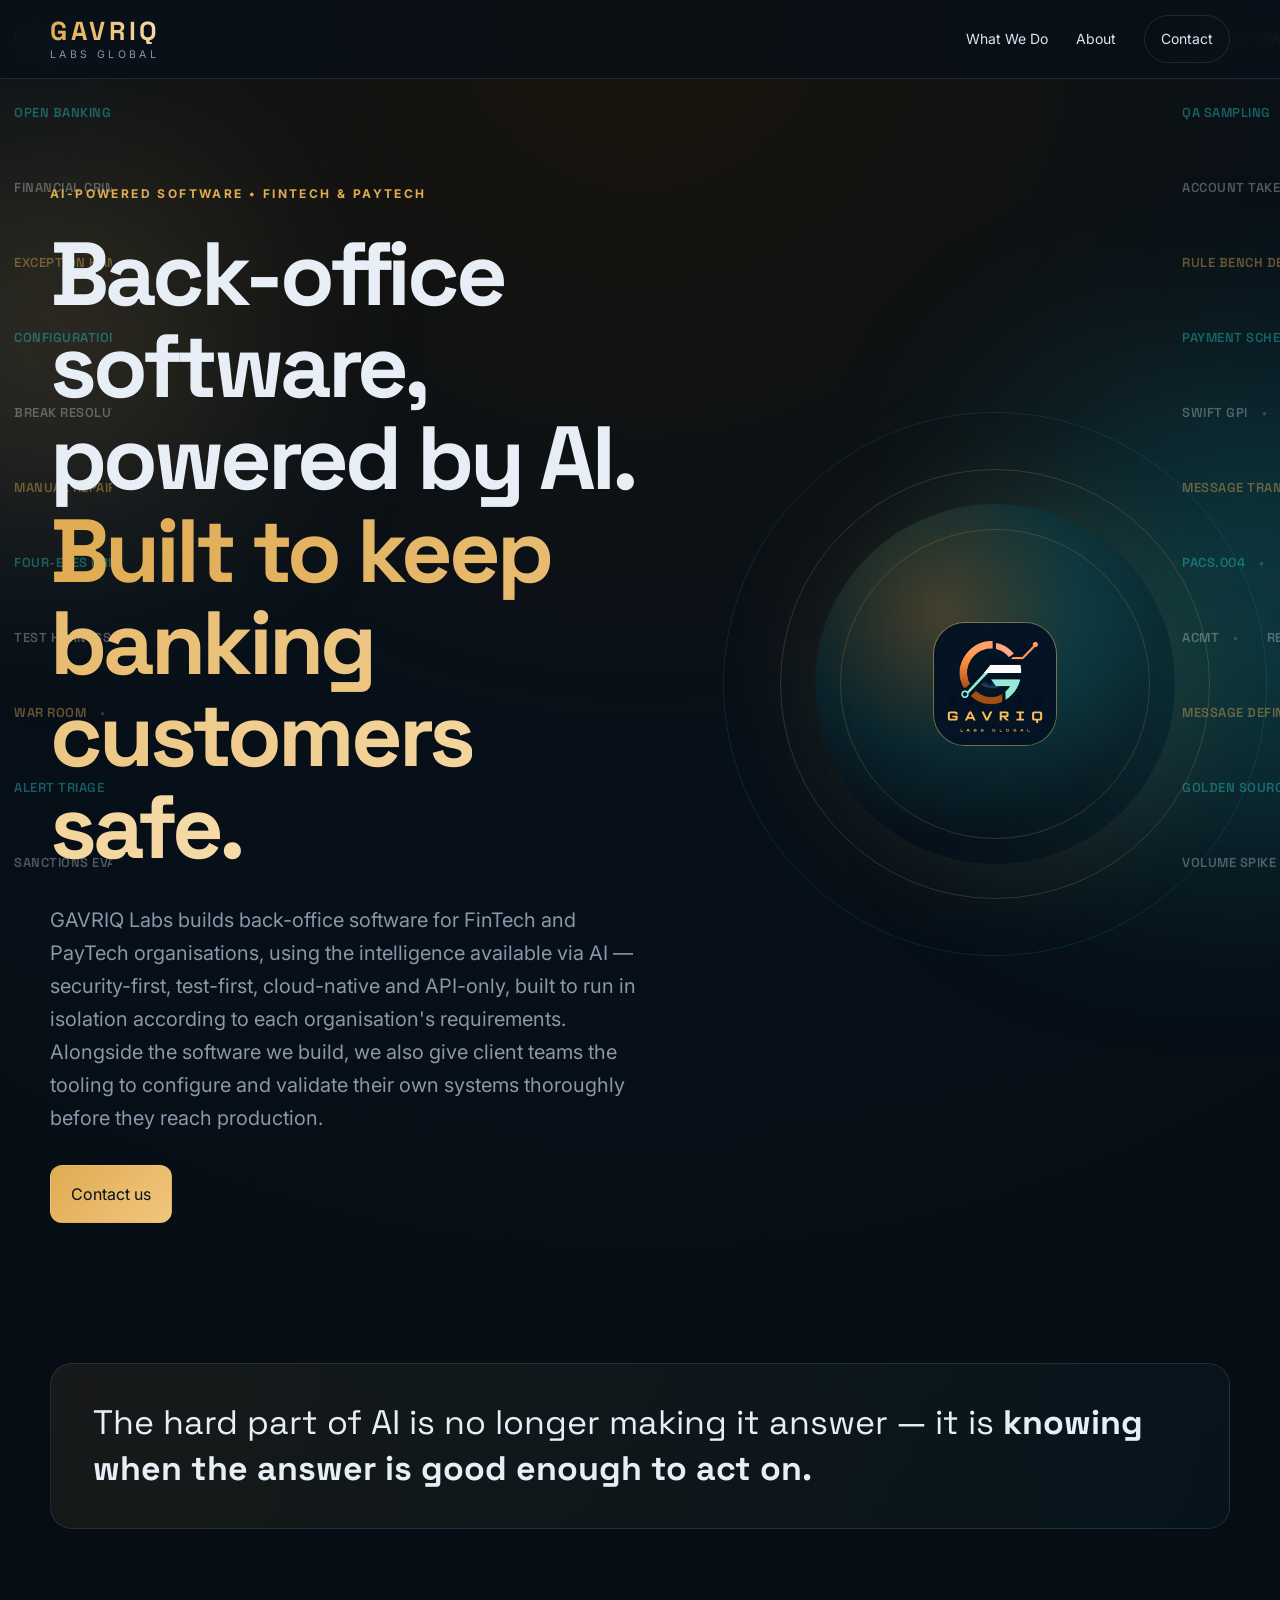
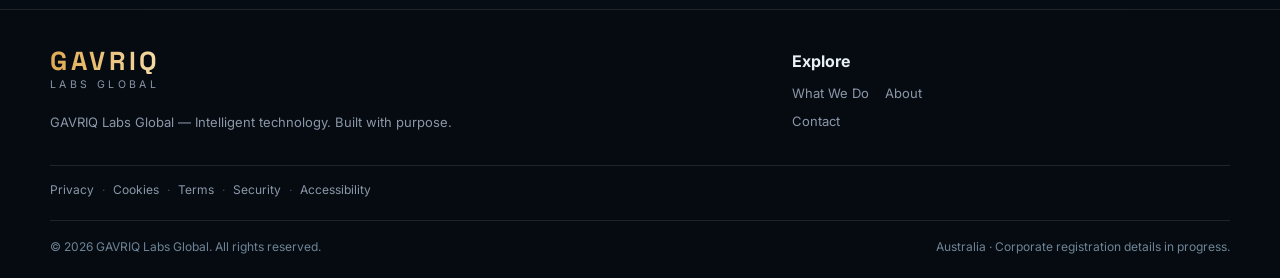
==== commit 06ce5e63: "fix(hero+footer+form): horizontal ticker rails on all main pages, leaner footer, relaxed form valida" ====
--- a/index.html
+++ b/index.html
@@ -3,8 +3,9 @@
 <head>
   <meta charset="UTF-8" />
   <meta name="viewport" content="width=device-width, initial-scale=1.0" />
-  <meta name="description" content="GAVRIQ Labs builds back-office software for organisations, focusing on FinTech and PayTech, plus the tooling to help client teams build, test and configure their own production-ready systems." />
+  <meta name="description" content="GAVRIQ Labs builds back-office software for FinTech and PayTech, plus the tooling to help client teams build and configure production-ready systems." />
   <title>GAVRIQ Labs | Back-office software for FinTech &amp; PayTech</title>
+  <link rel="canonical" href="https://gavriqlabsglobal.com/" />
   <meta property="og:type" content="website" />
   <meta property="og:site_name" content="GAVRIQ Labs Global" />
   <meta property="og:title" content="GAVRIQ Labs | Back-office software for FinTech &amp; PayTech" />
@@ -22,28 +23,51 @@
   <div class="ambient ambient-one"></div>
   <div class="ambient ambient-two"></div>
 
+      <div class="word-rail word-rail-left" aria-hidden="true">
+  <div class="rail-line rail-left"><div class="rail-line-track"><span>FinTech</span><span>AML</span><span>ISO 20022</span><span>Fraud Detection</span><span>Payment Schemes</span><span>Compliance</span><span>Sanctions Screening</span><span>Reconciliation</span><span>Real-Time Payments</span><span>KYC</span><span>Regulatory Reporting</span><span>FinTech</span><span>AML</span><span>ISO 20022</span><span>Fraud Detection</span><span>Payment Schemes</span><span>Compliance</span><span>Sanctions Screening</span><span>Reconciliation</span><span>Real-Time Payments</span><span>KYC</span><span>Regulatory Reporting</span></div></div>
+  <div class="rail-line rail-right"><div class="rail-line-track"><span>Open Banking</span><span>Settlement</span><span>PayTech</span><span>Transaction Monitoring</span><span>SEPA</span><span>Back-Office Operations</span><span>RTGS</span><span>Fraud Reduction</span><span>Messaging Standards</span><span>Clearing</span><span>PSD2</span><span>Open Banking</span><span>Settlement</span><span>PayTech</span><span>Transaction Monitoring</span><span>SEPA</span><span>Back-Office Operations</span><span>RTGS</span><span>Fraud Reduction</span><span>Messaging Standards</span><span>Clearing</span><span>PSD2</span></div></div>
+  <div class="rail-line rail-left"><div class="rail-line-track"><span>Financial Crime</span><span>Faster Payments</span><span>Card Processing</span><span>Watchlist Screening</span><span>RegTech</span><span>ISO 8583</span><span>KYB</span><span>Straight-Through Processing</span><span>Digital Wallets</span><span>Case Management</span><span>Embedded Finance</span><span>Financial Crime</span><span>Faster Payments</span><span>Card Processing</span><span>Watchlist Screening</span><span>RegTech</span><span>ISO 8583</span><span>KYB</span><span>Straight-Through Processing</span><span>Digital Wallets</span><span>Case Management</span><span>Embedded Finance</span></div></div>
+  <div class="rail-line rail-right"><div class="rail-line-track"><span>Exception Handling</span><span>AFC</span><span>Chargebacks</span><span>Audit Trail</span><span>PEP Screening</span><span>CDD</span><span>EDD</span><span>Security-First</span><span>Test-First</span><span>Cloud-Native</span><span>API-Only</span><span>Exception Handling</span><span>AFC</span><span>Chargebacks</span><span>Audit Trail</span><span>PEP Screening</span><span>CDD</span><span>EDD</span><span>Security-First</span><span>Test-First</span><span>Cloud-Native</span><span>API-Only</span></div></div>
+  <div class="rail-line rail-left"><div class="rail-line-track"><span>Configuration Management</span><span>Operational Risk</span><span>Model Risk Management</span><span>Intelligent Automation</span><span>Human-in-the-Loop</span><span>Dispute Management</span><span>Back office</span><span>middle office</span><span>front office</span><span>STP</span><span>exception queue</span><span>Configuration Management</span><span>Operational Risk</span><span>Model Risk Management</span><span>Intelligent Automation</span><span>Human-in-the-Loop</span><span>Dispute Management</span><span>Back office</span><span>middle office</span><span>front office</span><span>STP</span><span>exception queue</span></div></div>
+  <div class="rail-line rail-right"><div class="rail-line-track"><span>break resolution</span><span>nostro reconciliation</span><span>vostro account</span><span>cut-off time</span><span>batch processing</span><span>end of day</span><span>EOD</span><span>intraday processing</span><span>trade break</span><span>settlement fail</span><span>repair queue</span><span>break resolution</span><span>nostro reconciliation</span><span>vostro account</span><span>cut-off time</span><span>batch processing</span><span>end of day</span><span>EOD</span><span>intraday processing</span><span>trade break</span><span>settlement fail</span><span>repair queue</span></div></div>
+  <div class="rail-line rail-left"><div class="rail-line-track"><span>manual repair</span><span>queue management</span><span>ticket triage</span><span>incident management</span><span>root cause analysis</span><span>SLA breach</span><span>turnaround time</span><span>TAT</span><span>escalation matrix</span><span>workflow routing</span><span>dual control</span><span>manual repair</span><span>queue management</span><span>ticket triage</span><span>incident management</span><span>root cause analysis</span><span>SLA breach</span><span>turnaround time</span><span>TAT</span><span>escalation matrix</span><span>workflow routing</span><span>dual control</span></div></div>
+  <div class="rail-line rail-right"><div class="rail-line-track"><span>four-eyes principle</span><span>maker-checker</span><span>segregation of duties</span><span>audit log</span><span>change control</span><span>release management</span><span>UAT</span><span>user acceptance testing</span><span>regression testing</span><span>smoke testing</span><span>test data management</span><span>four-eyes principle</span><span>maker-checker</span><span>segregation of duties</span><span>audit log</span><span>change control</span><span>release management</span><span>UAT</span><span>user acceptance testing</span><span>regression testing</span><span>smoke testing</span><span>test data management</span></div></div>
+  <div class="rail-line rail-left"><div class="rail-line-track"><span>test harness</span><span>defect triage</span><span>ticket backlog</span><span>production support</span><span>L1 support</span><span>L2 support</span><span>L3 support</span><span>on-call rotation</span><span>runbook</span><span>playbook</span><span>incident bridge</span><span>test harness</span><span>defect triage</span><span>ticket backlog</span><span>production support</span><span>L1 support</span><span>L2 support</span><span>L3 support</span><span>on-call rotation</span><span>runbook</span><span>playbook</span><span>incident bridge</span></div></div>
+  <div class="rail-line rail-right"><div class="rail-line-track"><span>war room</span><span>post-mortem</span><span>RCA report</span><span>OFAC</span><span>SDN list</span><span>adverse media screening</span><span>name matching</span><span>fuzzy matching</span><span>false positive</span><span>false negative</span><span>alert disposition</span><span>war room</span><span>post-mortem</span><span>RCA report</span><span>OFAC</span><span>SDN list</span><span>adverse media screening</span><span>name matching</span><span>fuzzy matching</span><span>false positive</span><span>false negative</span><span>alert disposition</span></div></div>
+  <div class="rail-line rail-left"><div class="rail-line-track"><span>alert triage</span><span>alert fatigue</span><span>hit rate</span><span>true positive rate</span><span>tuning</span><span>threshold tuning</span><span>list management</span><span>denied party list</span><span>EU sanctions list</span><span>UN consolidated list</span><span>embargo checking</span><span>alert triage</span><span>alert fatigue</span><span>hit rate</span><span>true positive rate</span><span>tuning</span><span>threshold tuning</span><span>list management</span><span>denied party list</span><span>EU sanctions list</span><span>UN consolidated list</span><span>embargo checking</span></div></div>
+  <div class="rail-line rail-right"><div class="rail-line-track"><span>sanctions evasion</span><span>typology</span><span>red flag indicator</span><span>suspicious activity report</span><span>SAR filing</span><span>CTR</span><span>sanctions evasion</span><span>typology</span><span>red flag indicator</span><span>suspicious activity report</span><span>SAR filing</span><span>CTR</span></div></div>
+  </div>
+  <div class="word-rail word-rail-right" aria-hidden="true">
+  <div class="rail-line rail-left"><div class="rail-line-track"><span>currency transaction report</span><span>customer risk rating</span><span>beneficial ownership</span><span>ultimate beneficial owner</span><span>UBO</span><span>scenario tuning</span><span>look-back review</span><span>remediation</span><span>backlog clearance</span><span>case disposition</span><span>quality assurance review</span><span>currency transaction report</span><span>customer risk rating</span><span>beneficial ownership</span><span>ultimate beneficial owner</span><span>UBO</span><span>scenario tuning</span><span>look-back review</span><span>remediation</span><span>backlog clearance</span><span>case disposition</span><span>quality assurance review</span></div></div>
+  <div class="rail-line rail-right"><div class="rail-line-track"><span>QA sampling</span><span>model validation</span><span>model governance</span><span>Fraud screening</span><span>fraud scoring</span><span>fraud model</span><span>anomaly detection</span><span>behavioral analytics</span><span>device fingerprinting</span><span>velocity check</span><span>mule account detection</span><span>QA sampling</span><span>model validation</span><span>model governance</span><span>Fraud screening</span><span>fraud scoring</span><span>fraud model</span><span>anomaly detection</span><span>behavioral analytics</span><span>device fingerprinting</span><span>velocity check</span><span>mule account detection</span></div></div>
+  <div class="rail-line rail-left"><div class="rail-line-track"><span>account takeover</span><span>ATO</span><span>first-party fraud</span><span>third-party fraud</span><span>synthetic identity fraud</span><span>chargeback</span><span>fraud case queue</span><span>fraud analyst</span><span>real-time decisioning</span><span>rules engine</span><span>rule bench</span><span>account takeover</span><span>ATO</span><span>first-party fraud</span><span>third-party fraud</span><span>synthetic identity fraud</span><span>chargeback</span><span>fraud case queue</span><span>fraud analyst</span><span>real-time decisioning</span><span>rules engine</span><span>rule bench</span></div></div>
+  <div class="rail-line rail-right"><div class="rail-line-track"><span>rule bench design</span><span>rule authoring</span><span>rule versioning</span><span>rule simulation</span><span>rule backtesting</span><span>decision tree</span><span>scorecard</span><span>risk scoring</span><span>fraud loss rate</span><span>chargeback ratio</span><span>Payment rail</span><span>rule bench design</span><span>rule authoring</span><span>rule versioning</span><span>rule simulation</span><span>rule backtesting</span><span>decision tree</span><span>scorecard</span><span>risk scoring</span><span>fraud loss rate</span><span>chargeback ratio</span><span>Payment rail</span></div></div>
+  <div class="rail-line rail-left"><div class="rail-line-track"><span>payment scheme</span><span>real-time gross settlement</span><span>near real time processing</span><span>NRT</span><span>RTP</span><span>instant payments</span><span>ACH</span><span>SEPA Instant</span><span>Fedwire</span><span>CHIPS</span><span>SWIFT</span><span>payment scheme</span><span>real-time gross settlement</span><span>near real time processing</span><span>NRT</span><span>RTP</span><span>instant payments</span><span>ACH</span><span>SEPA Instant</span><span>Fedwire</span><span>CHIPS</span><span>SWIFT</span></div></div>
+  <div class="rail-line rail-right"><div class="rail-line-track"><span>SWIFT gpi</span><span>correspondent banking</span><span>nostro</span><span>vostro</span><span>clearing house</span><span>net settlement</span><span>gross settlement</span><span>liquidity management</span><span>intraday liquidity</span><span>message routing</span><span>message translation</span><span>SWIFT gpi</span><span>correspondent banking</span><span>nostro</span><span>vostro</span><span>clearing house</span><span>net settlement</span><span>gross settlement</span><span>liquidity management</span><span>intraday liquidity</span><span>message routing</span><span>message translation</span></div></div>
+  <div class="rail-line rail-left"><div class="rail-line-track"><span>message transformation</span><span>message validation</span><span>schema validation</span><span>field mapping</span><span>message repair</span><span>NAK</span><span>ACK</span><span>positive acknowledgment</span><span>negative acknowledgment</span><span>pacs.008</span><span>pacs.002</span><span>message transformation</span><span>message validation</span><span>schema validation</span><span>field mapping</span><span>message repair</span><span>NAK</span><span>ACK</span><span>positive acknowledgment</span><span>negative acknowledgment</span><span>pacs.008</span><span>pacs.002</span></div></div>
+  <div class="rail-line rail-right"><div class="rail-line-track"><span>pacs.004</span><span>pacs.009</span><span>pain.001</span><span>pain.002</span><span>pain.008</span><span>camt.053</span><span>camt.052</span><span>camt.054</span><span>camt.056</span><span>camt.029</span><span>camt.086</span><span>pacs.004</span><span>pacs.009</span><span>pain.001</span><span>pain.002</span><span>pain.008</span><span>camt.053</span><span>camt.052</span><span>camt.054</span><span>camt.056</span><span>camt.029</span><span>camt.086</span></div></div>
+  <div class="rail-line rail-left"><div class="rail-line-track"><span>acmt</span><span>remt.001</span><span>head.001</span><span>MT103</span><span>MT202</span><span>MT202COV</span><span>MT940</span><span>MT950</span><span>ISO 20022 migration</span><span>XML schema</span><span>XSD</span><span>acmt</span><span>remt.001</span><span>head.001</span><span>MT103</span><span>MT202</span><span>MT202COV</span><span>MT940</span><span>MT950</span><span>ISO 20022 migration</span><span>XML schema</span><span>XSD</span></div></div>
+  <div class="rail-line rail-right"><div class="rail-line-track"><span>message definition report</span><span>MDR</span><span>business area</span><span>compliance monitoring</span><span>anti-money laundering</span><span>CFT</span><span>counter-terrorist financing</span><span>risk and compliance</span><span>control framework</span><span>data lineage</span><span>data quality</span><span>message definition report</span><span>MDR</span><span>business area</span><span>compliance monitoring</span><span>anti-money laundering</span><span>CFT</span><span>counter-terrorist financing</span><span>risk and compliance</span><span>control framework</span><span>data lineage</span><span>data quality</span></div></div>
+  <div class="rail-line rail-left"><div class="rail-line-track"><span>golden source</span><span>reference data</span><span>static data</span><span>entity resolution</span><span>data reconciliation</span><span>exception dashboard</span><span>control tower</span><span>ops dashboard</span><span>real-time monitoring</span><span>alert dashboard</span><span>throughput metrics</span><span>golden source</span><span>reference data</span><span>static data</span><span>entity resolution</span><span>data reconciliation</span><span>exception dashboard</span><span>control tower</span><span>ops dashboard</span><span>real-time monitoring</span><span>alert dashboard</span><span>throughput metrics</span></div></div>
+  <div class="rail-line rail-right"><div class="rail-line-track"><span>volume spike</span><span>capacity planning</span><span>disaster recovery</span><span>business continuity</span><span>failover</span><span>resiliency testing</span><span>volume spike</span><span>capacity planning</span><span>disaster recovery</span><span>business continuity</span><span>failover</span><span>resiliency testing</span></div></div>
+  </div>
+
   <header class="site-header">
-    <div class="container nav-wrap">
-      <a class="brand" href="/" aria-label="GAVRIQ Labs Global home">
-        <span class="brand-copy"><strong>GAVRIQ</strong><small>LABS GLOBAL</small></span>
-      </a>
-      <button class="menu-toggle" aria-label="Toggle menu" aria-expanded="false">☰</button>
-      <nav class="nav-links" aria-label="Primary navigation">
-        <a href="/what-we-do">What We Do</a>
-        <a href="/about">About</a>
-        <a class="nav-cta" href="/contact">Contact</a>
-      </nav>
-    </div>
+  <div class="container nav-wrap">
+  <a class="brand" href="/" aria-label="GAVRIQ Labs Global home">
+  <span class="brand-copy"><strong>GAVRIQ</strong><small>LABS GLOBAL</small></span>
+  </a>
+  <button class="menu-toggle" aria-label="Toggle menu" aria-expanded="false">☰</button>
+  <nav class="nav-links" aria-label="Primary navigation">
+  <a href="/what-we-do">What We Do</a>
+  <a href="/about">About</a>
+  <a class="nav-cta" href="/contact">Contact</a>
+  </nav>
+  </div>
   </header>
 
   <main>
     <section id="home" class="hero section">
-      <div class="word-rail word-rail-left" aria-hidden="true">
-        <div class="rail-track rail-up"><span>FinTech</span><span>AML</span><span>ISO 20022</span><span>Fraud Detection</span><span>Payment Schemes</span><span>Compliance</span><span>Sanctions Screening</span><span>Reconciliation</span><span>Real-Time Payments</span><span>KYC</span><span>Regulatory Reporting</span><span>Open Banking</span><span>Settlement</span><span>PayTech</span><span>Transaction Monitoring</span><span>SEPA</span><span>Back-Office Operations</span><span>RTGS</span><span>Fraud Reduction</span><span>Messaging Standards</span><span>Clearing</span><span>PSD2</span><span>Financial Crime</span><span>Faster Payments</span><span>Card Processing</span><span>Watchlist Screening</span><span>RegTech</span><span>ISO 8583</span><span>KYB</span><span>Straight-Through Processing</span><span>Digital Wallets</span><span>Case Management</span><span>Embedded Finance</span><span>Exception Handling</span><span>AFC</span><span>Chargebacks</span><span>Audit Trail</span><span>PEP Screening</span><span>CDD</span><span>EDD</span><span>Security-First</span><span>Test-First</span><span>Cloud-Native</span><span>API-Only</span><span>Configuration Management</span><span>Operational Risk</span><span>Model Risk Management</span><span>Intelligent Automation</span><span>Human-in-the-Loop</span><span>Dispute Management</span><span>Back office</span><span>middle office</span><span>front office</span><span>STP</span><span>exception queue</span><span>break resolution</span><span>nostro reconciliation</span><span>vostro account</span><span>cut-off time</span><span>batch processing</span><span>end of day</span><span>EOD</span><span>intraday processing</span><span>trade break</span><span>settlement fail</span><span>repair queue</span><span>manual repair</span><span>queue management</span><span>ticket triage</span><span>incident management</span><span>root cause analysis</span><span>SLA breach</span><span>turnaround time</span><span>TAT</span><span>escalation matrix</span><span>workflow routing</span><span>dual control</span><span>four-eyes principle</span><span>maker-checker</span><span>segregation of duties</span><span>audit log</span><span>change control</span><span>release management</span><span>UAT</span><span>user acceptance testing</span><span>regression testing</span><span>smoke testing</span><span>test data management</span><span>test harness</span><span>defect triage</span><span>ticket backlog</span><span>production support</span><span>L1 support</span><span>L2 support</span><span>L3 support</span><span>on-call rotation</span><span>runbook</span><span>playbook</span><span>incident bridge</span><span>war room</span><span>post-mortem</span><span>RCA report</span><span>OFAC</span><span>SDN list</span><span>adverse media screening</span><span>name matching</span><span>fuzzy matching</span><span>false positive</span><span>false negative</span><span>alert disposition</span><span>alert triage</span><span>alert fatigue</span><span>hit rate</span><span>true positive rate</span><span>tuning</span><span>threshold tuning</span><span>list management</span><span>denied party list</span><span>EU sanctions list</span><span>UN consolidated list</span><span>embargo checking</span><span>sanctions evasion</span><span>typology</span><span>red flag indicator</span><span>suspicious activity report</span><span>SAR filing</span><span>CTR</span><span>FinTech</span><span>AML</span><span>ISO 20022</span><span>Fraud Detection</span><span>Payment Schemes</span><span>Compliance</span><span>Sanctions Screening</span><span>Reconciliation</span><span>Real-Time Payments</span><span>KYC</span><span>Regulatory Reporting</span><span>Open Banking</span><span>Settlement</span><span>PayTech</span><span>Transaction Monitoring</span><span>SEPA</span><span>Back-Office Operations</span><span>RTGS</span><span>Fraud Reduction</span><span>Messaging Standards</span><span>Clearing</span><span>PSD2</span><span>Financial Crime</span><span>Faster Payments</span><span>Card Processing</span><span>Watchlist Screening</span><span>RegTech</span><span>ISO 8583</span><span>KYB</span><span>Straight-Through Processing</span><span>Digital Wallets</span><span>Case Management</span><span>Embedded Finance</span><span>Exception Handling</span><span>AFC</span><span>Chargebacks</span><span>Audit Trail</span><span>PEP Screening</span><span>CDD</span><span>EDD</span><span>Security-First</span><span>Test-First</span><span>Cloud-Native</span><span>API-Only</span><span>Configuration Management</span><span>Operational Risk</span><span>Model Risk Management</span><span>Intelligent Automation</span><span>Human-in-the-Loop</span><span>Dispute Management</span><span>Back office</span><span>middle office</span><span>front office</span><span>STP</span><span>exception queue</span><span>break resolution</span><span>nostro reconciliation</span><span>vostro account</span><span>cut-off time</span><span>batch processing</span><span>end of day</span><span>EOD</span><span>intraday processing</span><span>trade break</span><span>settlement fail</span><span>repair queue</span><span>manual repair</span><span>queue management</span><span>ticket triage</span><span>incident management</span><span>root cause analysis</span><span>SLA breach</span><span>turnaround time</span><span>TAT</span><span>escalation matrix</span><span>workflow routing</span><span>dual control</span><span>four-eyes principle</span><span>maker-checker</span><span>segregation of duties</span><span>audit log</span><span>change control</span><span>release management</span><span>UAT</span><span>user acceptance testing</span><span>regression testing</span><span>smoke testing</span><span>test data management</span><span>test harness</span><span>defect triage</span><span>ticket backlog</span><span>production support</span><span>L1 support</span><span>L2 support</span><span>L3 support</span><span>on-call rotation</span><span>runbook</span><span>playbook</span><span>incident bridge</span><span>war room</span><span>post-mortem</span><span>RCA report</span><span>OFAC</span><span>SDN list</span><span>adverse media screening</span><span>name matching</span><span>fuzzy matching</span><span>false positive</span><span>false negative</span><span>alert disposition</span><span>alert triage</span><span>alert fatigue</span><span>hit rate</span><span>true positive rate</span><span>tuning</span><span>threshold tuning</span><span>list management</span><span>denied party list</span><span>EU sanctions list</span><span>UN consolidated list</span><span>embargo checking</span><span>sanctions evasion</span><span>typology</span><span>red flag indicator</span><span>suspicious activity report</span><span>SAR filing</span><span>CTR</span></div>
-      </div>
-      <div class="word-rail word-rail-right" aria-hidden="true">
-        <div class="rail-track rail-down"><span>currency transaction report</span><span>customer risk rating</span><span>beneficial ownership</span><span>ultimate beneficial owner</span><span>UBO</span><span>scenario tuning</span><span>look-back review</span><span>remediation</span><span>backlog clearance</span><span>case disposition</span><span>quality assurance review</span><span>QA sampling</span><span>model validation</span><span>model governance</span><span>Fraud screening</span><span>fraud scoring</span><span>fraud model</span><span>anomaly detection</span><span>behavioral analytics</span><span>device fingerprinting</span><span>velocity check</span><span>mule account detection</span><span>account takeover</span><span>ATO</span><span>first-party fraud</span><span>third-party fraud</span><span>synthetic identity fraud</span><span>chargeback</span><span>fraud case queue</span><span>fraud analyst</span><span>real-time decisioning</span><span>rules engine</span><span>rule bench</span><span>rule bench design</span><span>rule authoring</span><span>rule versioning</span><span>rule simulation</span><span>rule backtesting</span><span>decision tree</span><span>scorecard</span><span>risk scoring</span><span>fraud loss rate</span><span>chargeback ratio</span><span>Payment rail</span><span>payment scheme</span><span>real-time gross settlement</span><span>near real time processing</span><span>NRT</span><span>RTP</span><span>instant payments</span><span>ACH</span><span>SEPA Instant</span><span>Fedwire</span><span>CHIPS</span><span>SWIFT</span><span>SWIFT gpi</span><span>correspondent banking</span><span>nostro</span><span>vostro</span><span>clearing house</span><span>net settlement</span><span>gross settlement</span><span>liquidity management</span><span>intraday liquidity</span><span>message routing</span><span>message translation</span><span>message transformation</span><span>message validation</span><span>schema validation</span><span>field mapping</span><span>message repair</span><span>NAK</span><span>ACK</span><span>positive acknowledgment</span><span>negative acknowledgment</span><span>pacs.008</span><span>pacs.002</span><span>pacs.004</span><span>pacs.009</span><span>pain.001</span><span>pain.002</span><span>pain.008</span><span>camt.053</span><span>camt.052</span><span>camt.054</span><span>camt.056</span><span>camt.029</span><span>camt.086</span><span>acmt</span><span>remt.001</span><span>head.001</span><span>MT103</span><span>MT202</span><span>MT202COV</span><span>MT940</span><span>MT950</span><span>ISO 20022 migration</span><span>XML schema</span><span>XSD</span><span>message definition report</span><span>MDR</span><span>business area</span><span>compliance monitoring</span><span>anti-money laundering</span><span>CFT</span><span>counter-terrorist financing</span><span>risk and compliance</span><span>control framework</span><span>data lineage</span><span>data quality</span><span>golden source</span><span>reference data</span><span>static data</span><span>entity resolution</span><span>data reconciliation</span><span>exception dashboard</span><span>control tower</span><span>ops dashboard</span><span>real-time monitoring</span><span>alert dashboard</span><span>throughput metrics</span><span>volume spike</span><span>capacity planning</span><span>disaster recovery</span><span>business continuity</span><span>failover</span><span>resiliency testing</span><span>currency transaction report</span><span>customer risk rating</span><span>beneficial ownership</span><span>ultimate beneficial owner</span><span>UBO</span><span>scenario tuning</span><span>look-back review</span><span>remediation</span><span>backlog clearance</span><span>case disposition</span><span>quality assurance review</span><span>QA sampling</span><span>model validation</span><span>model governance</span><span>Fraud screening</span><span>fraud scoring</span><span>fraud model</span><span>anomaly detection</span><span>behavioral analytics</span><span>device fingerprinting</span><span>velocity check</span><span>mule account detection</span><span>account takeover</span><span>ATO</span><span>first-party fraud</span><span>third-party fraud</span><span>synthetic identity fraud</span><span>chargeback</span><span>fraud case queue</span><span>fraud analyst</span><span>real-time decisioning</span><span>rules engine</span><span>rule bench</span><span>rule bench design</span><span>rule authoring</span><span>rule versioning</span><span>rule simulation</span><span>rule backtesting</span><span>decision tree</span><span>scorecard</span><span>risk scoring</span><span>fraud loss rate</span><span>chargeback ratio</span><span>Payment rail</span><span>payment scheme</span><span>real-time gross settlement</span><span>near real time processing</span><span>NRT</span><span>RTP</span><span>instant payments</span><span>ACH</span><span>SEPA Instant</span><span>Fedwire</span><span>CHIPS</span><span>SWIFT</span><span>SWIFT gpi</span><span>correspondent banking</span><span>nostro</span><span>vostro</span><span>clearing house</span><span>net settlement</span><span>gross settlement</span><span>liquidity management</span><span>intraday liquidity</span><span>message routing</span><span>message translation</span><span>message transformation</span><span>message validation</span><span>schema validation</span><span>field mapping</span><span>message repair</span><span>NAK</span><span>ACK</span><span>positive acknowledgment</span><span>negative acknowledgment</span><span>pacs.008</span><span>pacs.002</span><span>pacs.004</span><span>pacs.009</span><span>pain.001</span><span>pain.002</span><span>pain.008</span><span>camt.053</span><span>camt.052</span><span>camt.054</span><span>camt.056</span><span>camt.029</span><span>camt.086</span><span>acmt</span><span>remt.001</span><span>head.001</span><span>MT103</span><span>MT202</span><span>MT202COV</span><span>MT940</span><span>MT950</span><span>ISO 20022 migration</span><span>XML schema</span><span>XSD</span><span>message definition report</span><span>MDR</span><span>business area</span><span>compliance monitoring</span><span>anti-money laundering</span><span>CFT</span><span>counter-terrorist financing</span><span>risk and compliance</span><span>control framework</span><span>data lineage</span><span>data quality</span><span>golden source</span><span>reference data</span><span>static data</span><span>entity resolution</span><span>data reconciliation</span><span>exception dashboard</span><span>control tower</span><span>ops dashboard</span><span>real-time monitoring</span><span>alert dashboard</span><span>throughput metrics</span><span>volume spike</span><span>capacity planning</span><span>disaster recovery</span><span>business continuity</span><span>failover</span><span>resiliency testing</span></div>
-      </div>
       <div class="container hero-grid">
         <div class="hero-copy reveal">
           <div class="eyebrow">AI-POWERED SOFTWARE • FINTECH &amp; PAYTECH</div>
@@ -74,8 +98,7 @@
   <footer class="site-footer">
     <div class="container footer-grid">
       <div><div class="brand footer-brand"><span class="brand-copy"><strong>GAVRIQ</strong><small>LABS GLOBAL</small></span></div><p>GAVRIQ Labs Global — Intelligent technology. Built with purpose.</p></div>
-      <div><strong>Explore</strong><a href="/what-we-do">What We Do</a><a href="/about">About</a><a href="/contact">Contact</a></div>
-      <div><strong>Get in touch</strong><a href="mailto:admin@gavriqlabsglobal.com">admin@gavriqlabsglobal.com</a></div>
+      <div class="footer-explore"><strong>Explore</strong><div class="footer-explore-links"><a href="/what-we-do">What We Do</a><a href="/about">About</a><a href="/contact">Contact</a></div></div>
     </div>
     <div class="container footer-legal-row">
       <nav aria-label="Legal">
@@ -85,7 +108,6 @@
         <a href="/security">Security</a><span aria-hidden="true">·</span>
         <a href="/accessibility">Accessibility</a>
       </nav>
-      <a class="footer-email" href="mailto:admin@gavriqlabsglobal.com">admin@gavriqlabsglobal.com</a>
     </div>
     <div class="container footer-bottom">
       <span>© <span id="year">2026</span> GAVRIQ Labs Global. All rights reserved.</span>
--- a/styles.css
+++ b/styles.css
@@ -1,7 +1,7 @@
-:root{--bg:#0a0d13;--bg2:#0c1420;--panel:#111823;--line:rgba(255,255,255,.10);--text:#e8eef6;--muted:#8b97a8;--accent:#e0ab52;--accent2:#2ad4d0;--max:1180px}*{box-sizing:border-box}html{scroll-behavior:smooth;scroll-padding-top:78px}body{margin:0;font-family:Inter,system-ui,sans-serif;background:radial-gradient(circle at top,#1a140b 0,#071019 38%,#050b12 100%);color:var(--text);line-height:1.65;overflow-x:hidden}.container{width:min(calc(100% - 40px),var(--max));margin:auto}.section{padding:110px 0}.section-sm{padding:30px 0 80px}.site-header{position:sticky;top:0;z-index:40;background:rgba(7,16,25,.72);backdrop-filter:blur(18px);border-bottom:1px solid var(--line)}.nav-wrap{display:flex;align-items:center;justify-content:space-between;min-height:78px}.brand{display:flex;align-items:center;gap:12px;text-decoration:none;color:var(--text)}.brand-mark{display:block;width:42px;height:42px;border:1px solid rgba(224,171,82,.45);border-radius:13px;object-fit:cover;background:linear-gradient(145deg,rgba(224,171,82,.20),rgba(42,212,208,.10))}.brand-copy{display:flex;flex-direction:column;line-height:1}.brand-copy strong{font-family:"Space Grotesk";letter-spacing:.14em;font-size:21px;background:linear-gradient(90deg,var(--accent),#f6dba8);-webkit-background-clip:text;background-clip:text;color:transparent}.brand-copy small{margin-top:5px;color:var(--muted);letter-spacing:.35em;font-size:9px}.nav-links{display:flex;align-items:center;gap:28px}.nav-links a{color:#dbe7f0;text-decoration:none;font-size:14px}.nav-links a:hover{color:var(--accent)}.nav-cta{padding:11px 16px;border:1px solid var(--line);border-radius:999px}.menu-toggle{display:none;background:none;border:0;color:white;font-size:24px}.hero{padding-top:105px;min-height:86vh;display:flex;align-items:center}.hero-grid{display:grid;grid-template-columns:1.08fr .92fr;gap:70px;align-items:center}.eyebrow{font-size:12px;font-weight:700;letter-spacing:.2em;color:var(--accent);margin-bottom:24px}.hero h1,.section-heading h2,.story-copy h2,.future h2{font-family:"Space Grotesk";line-height:1.03;margin:0}.hero h1{font-size:clamp(52px,7vw,92px);letter-spacing:-.045em}.hero h1 span{background:linear-gradient(90deg,var(--accent),#f6dba8);-webkit-background-clip:text;color:transparent}.hero-lead{max-width:690px;font-size:20px;color:var(--muted);margin:30px 0}.hero-actions{display:flex;gap:14px;flex-wrap:wrap}.btn{display:inline-flex;align-items:center;justify-content:center;padding:15px 20px;border-radius:12px;text-decoration:none;font-weight:700;border:1px solid transparent;cursor:pointer;font:inherit}.btn-primary{background:linear-gradient(135deg,var(--accent),#f0c67e);color:#061019}.btn-secondary{border-color:var(--line);color:white;background:rgba(255,255,255,.025)}.trust-strip{display:flex;flex-wrap:wrap;gap:10px;margin-top:35px}.trust-strip span,.future-tags span{padding:8px 12px;border:1px solid var(--line);border-radius:999px;color:#bfd0df;font-size:12px}.hero-visual{position:relative;min-height:560px}.orb-main{position:absolute;inset:80px 55px auto auto;width:360px;height:360px;border-radius:50%;display:grid;place-items:center;background:radial-gradient(circle at 35% 30%,rgba(224,171,82,.28),rgba(42,212,208,.10) 40%,rgba(7,16,25,.2) 65%);box-shadow:0 0 110px rgba(224,171,82,.12)}.orb-core{width:124px;height:124px;border-radius:32px;display:grid;place-items:center;font-family:"Space Grotesk";font-weight:700;font-size:76px;background:linear-gradient(145deg,rgba(224,171,82,.23),rgba(42,212,208,.12));border:1px solid rgba(224,171,82,.4);overflow:hidden}.orb-core img{width:100%;height:100%;object-fit:cover}.ring{position:absolute;border-radius:50%;border:1px solid rgba(224,171,82,.20)}.ring-a{inset:25px}.ring-b{inset:-35px}.ring-c{inset:-92px;border-color:rgba(42,212,208,.12)}.floating-card{position:absolute;width:180px;padding:16px;border:1px solid var(--line);border-radius:15px;background:rgba(14,28,42,.82);backdrop-filter:blur(14px);box-shadow:0 20px 50px rgba(0,0,0,.25)}.floating-card span{display:block;color:var(--accent);font-size:11px;margin-bottom:5px}.floating-card strong{display:block;font-family:"Space Grotesk"}.floating-card small{color:var(--muted)}.card-one{top:30px;left:0}.card-two{right:0;bottom:80px}.card-three{left:40px;bottom:0}.statement-card{border:1px solid var(--line);background:linear-gradient(100deg,rgba(224,171,82,.08),rgba(42,212,208,.04));padding:36px 42px;border-radius:22px}.statement-card p{font-size:clamp(22px,3vw,34px);line-height:1.35;margin:0;font-family:"Space Grotesk"}.split-grid,.brand-grid,.contact-grid{display:grid;grid-template-columns:1fr 1fr;gap:80px}.section-heading h2,.story-copy h2,.future h2{font-size:clamp(40px,5vw,62px);letter-spacing:-.035em}.section-heading p,.about-copy p,.story-copy p,.future-card p,.contact p{color:var(--muted)}.about-copy{font-size:18px}.metrics{display:grid;grid-template-columns:repeat(3,1fr);gap:14px;margin-top:30px}.metrics div{padding:18px;border:1px solid var(--line);border-radius:14px;background:rgba(255,255,255,.025)}.metrics strong{display:block;color:var(--accent);font-family:"Space Grotesk";font-size:24px}.metrics span{font-size:12px;color:var(--muted)}.capabilities{background:linear-gradient(180deg,rgba(255,255,255,.018),transparent)}.centered{text-align:center;max-width:760px;margin:0 auto 55px}.capability-grid{display:grid;grid-template-columns:repeat(3,1fr);gap:18px}.cap-card{padding:28px;border:1px solid var(--line);border-radius:18px;background:rgba(255,255,255,.025);transition:.25s transform,.25s border-color}.cap-card:hover{transform:translateY(-5px);border-color:rgba(224,171,82,.32)}.cap-card .icon{font-size:25px;color:var(--accent);margin-bottom:26px}.cap-card h3{font-family:"Space Grotesk";font-size:22px}.cap-card p{color:var(--muted)}.cap-card a{color:var(--accent);text-decoration:none;font-weight:700}.principle-list{margin-top:50px;border-top:1px solid var(--line)}.principle{display:grid;grid-template-columns:90px 1fr;gap:20px;padding:28px 0;border-bottom:1px solid var(--line)}.principle>span{color:var(--accent);font-family:"Space Grotesk"}.principle h3{margin:0 0 8px;font-family:"Space Grotesk";font-size:25px}.principle p{margin:0;color:var(--muted)}.brand-story{background:linear-gradient(135deg,rgba(224,171,82,.055),rgba(42,212,208,.035))}.brand-panel{min-height:430px;border:1px solid var(--line);border-radius:24px;padding:40px;display:flex;flex-direction:column;justify-content:flex-end;background:radial-gradient(circle at 20% 10%,rgba(224,171,82,.14),transparent 35%),rgba(255,255,255,.02)}.brand-large{font-family:"Space Grotesk";font-size:clamp(56px,8vw,95px);font-weight:700;letter-spacing:.04em}.pronounce{color:var(--muted);margin:6px 0 18px}.expansion{display:grid;grid-template-columns:46px 1fr;gap:10px 14px;margin:28px 0}.expansion span{width:42px;height:42px;display:grid;place-items:center;border-radius:10px;background:rgba(224,171,82,.12);color:var(--accent);font-weight:800}.expansion strong{display:flex;align-items:center}.note{font-size:13px}.future-card{border:1px solid var(--line);border-radius:24px;padding:50px;background:linear-gradient(135deg,rgba(224,171,82,.07),rgba(42,212,208,.07));display:grid;grid-template-columns:1.1fr .9fr;gap:50px}.future-tags{display:flex;gap:10px;align-content:flex-start;flex-wrap:wrap}.contact-form{display:grid;gap:16px}.contact-form label{display:grid;gap:8px;font-size:13px;color:#cbd9e4}.contact-form input,.contact-form textarea{width:100%;padding:14px 15px;border:1px solid var(--line);border-radius:12px;background:#0d1119;color:white;font:inherit;outline:none}.contact-form input:focus,.contact-form textarea:focus{border-color:rgba(224,171,82,.5)}.form-status{font-size:13px;color:var(--accent)}.site-footer{border-top:1px solid var(--line);padding:55px 0 25px;background:#050b11}.footer-grid{display:grid;grid-template-columns:2fr 1fr 1fr;gap:50px}.footer-grid>div{display:flex;flex-direction:column;gap:9px}.footer-grid p,.footer-grid span,.footer-grid a{color:var(--muted);font-size:13px;text-decoration:none}.footer-bottom{display:flex;justify-content:space-between;gap:20px;margin-top:45px;padding-top:22px;border-top:1px solid var(--line);color:#6f8496;font-size:12px}.ambient{position:fixed;pointer-events:none;filter:blur(120px);opacity:.22;z-index:-1}.ambient-one{width:320px;height:320px;background:#e0ab52;top:20%;left:-120px}.ambient-two{width:420px;height:420px;background:#2ad4d0;right:-180px;top:45%}.reveal{opacity:1;transform:none;transition:opacity .7s ease, transform .7s ease}.reveal.visible{opacity:1;transform:none}.delay-1{transition-delay:.1s}.delay-2{transition-delay:.18s}@media(max-width:900px){.nav-links{position:absolute;display:none;top:78px;left:20px;right:20px;padding:20px;flex-direction:column;align-items:stretch;background:#0b1623;border:1px solid var(--line);border-radius:16px}.nav-links.open{display:flex}.menu-toggle{display:block}.hero-grid,.split-grid,.brand-grid,.contact-grid,.future-card{grid-template-columns:1fr}.hero{padding-top:70px}.hero-visual{min-height:480px}.capability-grid{grid-template-columns:1fr 1fr}.metrics{grid-template-columns:1fr}.section{padding:85px 0}.footer-grid{grid-template-columns:1fr 1fr}.footer-grid>div:first-child{grid-column:1/-1}}@media(max-width:600px){.container{width:min(calc(100% - 28px),var(--max))}.hero h1{font-size:48px}.hero-lead{font-size:17px}.hero-visual{min-height:390px}.orb-main{width:260px;height:260px;right:25px}.orb-core{width:92px;height:92px;font-size:56px}.floating-card{width:150px;padding:12px}.capability-grid{grid-template-columns:1fr}.principle{grid-template-columns:50px 1fr}.brand-panel{min-height:320px;padding:26px}.future-card{padding:30px}.footer-grid{grid-template-columns:1fr}.footer-grid>div:first-child{grid-column:auto}.footer-bottom{flex-direction:column}}
+:root{--bg:#0a0d13;--bg2:#0c1420;--panel:#111823;--line:rgba(255,255,255,.10);--text:#e8eef6;--muted:#8b97a8;--accent:#e0ab52;--accent2:#2ad4d0;--max:1180px}*{box-sizing:border-box}html{scroll-behavior:smooth;scroll-padding-top:78px}body{margin:0;font-family:Inter,system-ui,sans-serif;background:radial-gradient(circle at top,#1a140b 0,#071019 38%,#050b12 100%);color:var(--text);line-height:1.65;overflow-x:hidden}.container{width:min(calc(100% - 40px),var(--max));margin:auto}.section{padding:110px 0}.section-sm{padding:30px 0 80px}.site-header{position:sticky;top:0;z-index:40;background:rgba(7,16,25,.72);backdrop-filter:blur(18px);border-bottom:1px solid var(--line)}.nav-wrap{display:flex;align-items:center;justify-content:space-between;min-height:78px}.brand{display:flex;align-items:center;gap:12px;text-decoration:none;color:var(--text)}.brand-mark{display:block;width:42px;height:42px;border:1px solid rgba(224,171,82,.45);border-radius:13px;object-fit:cover;background:linear-gradient(145deg,rgba(224,171,82,.20),rgba(42,212,208,.10))}.brand-copy{display:flex;flex-direction:column;line-height:1}.brand-copy strong{font-family:"Space Grotesk";letter-spacing:.14em;font-size:26px;background:linear-gradient(90deg,var(--accent),#f6dba8);-webkit-background-clip:text;background-clip:text;color:transparent}.brand-copy small{margin-top:6px;color:var(--muted);letter-spacing:.32em;font-size:10.5px}.nav-links{display:flex;align-items:center;gap:28px}.nav-links a{color:#dbe7f0;text-decoration:none;font-size:14px}.nav-links a:hover{color:var(--accent)}.nav-cta{padding:11px 16px;border:1px solid var(--line);border-radius:999px}.menu-toggle{display:none;background:none;border:0;color:white;font-size:24px}.hero{padding-top:105px;min-height:86vh;display:flex;align-items:center}.hero-grid{display:grid;grid-template-columns:1.08fr .92fr;gap:70px;align-items:center}.eyebrow{font-size:12px;font-weight:700;letter-spacing:.2em;color:var(--accent);margin-bottom:24px}.hero h1,.section-heading h1,.section-heading h2,.story-copy h2,.future h2{font-family:"Space Grotesk";line-height:1.03;margin:0}.hero h1{font-size:clamp(52px,7vw,92px);letter-spacing:-.045em}.hero h1 span{background:linear-gradient(90deg,var(--accent),#f6dba8);-webkit-background-clip:text;color:transparent}.hero-lead{max-width:690px;font-size:20px;color:var(--muted);margin:30px 0}.hero-actions{display:flex;gap:14px;flex-wrap:wrap}.btn{display:inline-flex;align-items:center;justify-content:center;padding:15px 20px;border-radius:12px;text-decoration:none;font-weight:700;border:1px solid transparent;cursor:pointer;font:inherit}.btn-primary{background:linear-gradient(135deg,var(--accent),#f0c67e);color:#061019}.btn-secondary{border-color:var(--line);color:white;background:rgba(255,255,255,.025)}.trust-strip{display:flex;flex-wrap:wrap;gap:10px;margin-top:35px}.trust-strip span,.future-tags span{padding:8px 12px;border:1px solid var(--line);border-radius:999px;color:#bfd0df;font-size:12px}.hero-visual{position:relative;min-height:560px}.orb-main{position:absolute;inset:80px 55px auto auto;width:360px;height:360px;border-radius:50%;display:grid;place-items:center;background:radial-gradient(circle at 35% 30%,rgba(224,171,82,.28),rgba(42,212,208,.10) 40%,rgba(7,16,25,.2) 65%);box-shadow:0 0 110px rgba(224,171,82,.12)}.orb-core{width:124px;height:124px;border-radius:32px;display:grid;place-items:center;font-family:"Space Grotesk";font-weight:700;font-size:76px;background:linear-gradient(145deg,rgba(224,171,82,.23),rgba(42,212,208,.12));border:1px solid rgba(224,171,82,.4);overflow:hidden}.orb-core img{width:100%;height:100%;object-fit:cover}.ring{position:absolute;border-radius:50%;border:1px solid rgba(224,171,82,.20)}.ring-a{inset:25px}.ring-b{inset:-35px}.ring-c{inset:-92px;border-color:rgba(42,212,208,.12)}.floating-card{position:absolute;width:180px;padding:16px;border:1px solid var(--line);border-radius:15px;background:rgba(14,28,42,.82);backdrop-filter:blur(14px);box-shadow:0 20px 50px rgba(0,0,0,.25)}.floating-card span{display:block;color:var(--accent);font-size:11px;margin-bottom:5px}.floating-card strong{display:block;font-family:"Space Grotesk"}.floating-card small{color:var(--muted)}.card-one{top:30px;left:0}.card-two{right:0;bottom:80px}.card-three{left:40px;bottom:0}.statement-card{border:1px solid var(--line);background:linear-gradient(100deg,rgba(224,171,82,.08),rgba(42,212,208,.04));padding:36px 42px;border-radius:22px}.statement-card p{font-size:clamp(22px,3vw,34px);line-height:1.35;margin:0;font-family:"Space Grotesk"}.split-grid,.brand-grid,.contact-grid{display:grid;grid-template-columns:1fr 1fr;gap:80px}.section-heading h1,.section-heading h2,.story-copy h2,.future h2{font-size:clamp(40px,5vw,62px);letter-spacing:-.035em}.section-heading p,.about-copy p,.story-copy p,.future-card p,.contact p{color:var(--muted)}.about-copy{font-size:18px}.metrics{display:grid;grid-template-columns:repeat(3,1fr);gap:14px;margin-top:30px}.metrics div{padding:18px;border:1px solid var(--line);border-radius:14px;background:rgba(255,255,255,.025)}.metrics strong{display:block;color:var(--accent);font-family:"Space Grotesk";font-size:24px}.metrics span{font-size:12px;color:var(--muted)}.capabilities{background:linear-gradient(180deg,rgba(255,255,255,.018),transparent)}.centered{text-align:center;max-width:760px;margin:0 auto 55px}.capability-grid{display:grid;grid-template-columns:repeat(3,1fr);gap:18px}.cap-card{padding:28px;border:1px solid var(--line);border-radius:18px;background:rgba(255,255,255,.025);transition:.25s transform,.25s border-color}.cap-card:hover{transform:translateY(-5px);border-color:rgba(224,171,82,.32)}.cap-card .icon{font-size:25px;color:var(--accent);margin-bottom:26px}.cap-card h3{font-family:"Space Grotesk";font-size:22px}.cap-card p{color:var(--muted)}.cap-card a{color:var(--accent);text-decoration:none;font-weight:700}.principle-list{margin-top:50px;border-top:1px solid var(--line)}.principle{display:grid;grid-template-columns:90px 1fr;gap:20px;padding:28px 0;border-bottom:1px solid var(--line)}.principle>span{color:var(--accent);font-family:"Space Grotesk"}.principle h3{margin:0 0 8px;font-family:"Space Grotesk";font-size:25px}.principle p{margin:0;color:var(--muted)}.brand-story{background:linear-gradient(135deg,rgba(224,171,82,.055),rgba(42,212,208,.035))}.brand-panel{min-height:430px;border:1px solid var(--line);border-radius:24px;padding:40px;display:flex;flex-direction:column;justify-content:flex-end;background:radial-gradient(circle at 20% 10%,rgba(224,171,82,.14),transparent 35%),rgba(255,255,255,.02)}.brand-large{font-family:"Space Grotesk";font-size:clamp(56px,8vw,95px);font-weight:700;letter-spacing:.04em}.pronounce{color:var(--muted);margin:6px 0 18px}.expansion{display:grid;grid-template-columns:46px 1fr;gap:10px 14px;margin:28px 0}.expansion span{width:42px;height:42px;display:grid;place-items:center;border-radius:10px;background:rgba(224,171,82,.12);color:var(--accent);font-weight:800}.expansion strong{display:flex;align-items:center}.note{font-size:13px}.future-card{border:1px solid var(--line);border-radius:24px;padding:50px;background:linear-gradient(135deg,rgba(224,171,82,.07),rgba(42,212,208,.07));display:grid;grid-template-columns:1.1fr .9fr;gap:50px}.future-tags{display:flex;gap:10px;align-content:flex-start;flex-wrap:wrap}.contact-form{display:grid;gap:16px}.contact-form label{display:grid;gap:8px;font-size:13px;color:#cbd9e4}.contact-form input,.contact-form textarea{width:100%;padding:14px 15px;border:1px solid var(--line);border-radius:12px;background:#0d1119;color:white;font:inherit;outline:none}.contact-form input:focus,.contact-form textarea:focus{border-color:rgba(224,171,82,.5)}.form-status{font-size:13px;color:var(--accent)}.site-footer{border-top:1px solid var(--line);padding:38px 0 22px;background:#050b11}.footer-grid{display:grid;grid-template-columns:1.6fr 1fr;gap:40px}.footer-grid>div{display:flex;flex-direction:column;gap:9px}.footer-grid p,.footer-grid span,.footer-grid a{color:var(--muted);font-size:13px;text-decoration:none}.footer-explore-links{display:flex;flex-wrap:wrap;gap:6px 16px;max-width:190px}.footer-bottom{display:flex;justify-content:space-between;gap:20px;margin-top:20px;padding-top:16px;border-top:1px solid var(--line);color:#6f8496;font-size:12px}.ambient{position:fixed;pointer-events:none;filter:blur(120px);opacity:.22;z-index:-1}.ambient-one{width:320px;height:320px;background:#e0ab52;top:20%;left:-120px}.ambient-two{width:420px;height:420px;background:#2ad4d0;right:-180px;top:45%}.reveal{opacity:1;transform:none;transition:opacity .7s ease, transform .7s ease}.reveal.visible{opacity:1;transform:none}.delay-1{transition-delay:.1s}.delay-2{transition-delay:.18s}@media(max-width:900px){.nav-links{position:absolute;display:none;top:78px;left:20px;right:20px;padding:20px;flex-direction:column;align-items:stretch;background:#0b1623;border:1px solid var(--line);border-radius:16px}.nav-links.open{display:flex}.menu-toggle{display:block}.hero-grid,.split-grid,.brand-grid,.contact-grid,.future-card{grid-template-columns:1fr}.hero{padding-top:70px}.hero-visual{min-height:480px}.capability-grid{grid-template-columns:1fr 1fr}.metrics{grid-template-columns:1fr}.section{padding:85px 0}}@media(max-width:600px){.container{width:min(calc(100% - 28px),var(--max))}.hero h1{font-size:48px}.hero-lead{font-size:17px}.hero-visual{min-height:390px}.orb-main{width:260px;height:260px;right:25px}.orb-core{width:92px;height:92px;font-size:56px}.floating-card{width:150px;padding:12px}.capability-grid{grid-template-columns:1fr}.principle{grid-template-columns:50px 1fr}.brand-panel{min-height:320px;padding:26px}.future-card{padding:30px}.footer-grid{grid-template-columns:1fr}.footer-bottom{flex-direction:column}}
 
 /* --- Phase 1/2 additions: footer legal row, form privacy notice, policy pages, 404, accessibility --- */
-.footer-legal-row{display:flex;flex-wrap:wrap;align-items:center;justify-content:space-between;gap:14px;margin-top:32px;padding-top:22px;border-top:1px solid var(--line)}
+.footer-legal-row{display:flex;flex-wrap:wrap;align-items:center;justify-content:space-between;gap:14px;margin-top:18px;padding-top:14px;border-top:1px solid var(--line)}
 .footer-legal-row nav{display:flex;flex-wrap:wrap;align-items:center;gap:8px;font-size:12px}
 .footer-legal-row nav a{color:var(--muted);text-decoration:none}
 .footer-legal-row nav a:hover,.footer-legal-row nav a:focus-visible{color:var(--accent)}
@@ -55,20 +55,34 @@
 /* --- Revision additions: narrowed capabilities, contact qualifier,
        compact privacy line, brand-name strip, hero word rails --- */
 
-/* Hero word rails — two vertical strips of scrolling industry vocabulary,
-   confined to the edges. Main hero background stays clear. */
-.hero{position:relative}
-.hero-grid{position:relative;z-index:1}
-.word-rail{position:absolute;top:0;bottom:0;width:74px;overflow:hidden;pointer-events:none;display:flex;justify-content:center;z-index:0}
+/* Site-wide word rails — two vertical strips at the viewport edges,
+   fixed (same technique as .ambient), present behind every page's
+   content, not just the hero. Each strip is stacked with several
+   horizontal ticker lines (normal reading orientation, not rotated)
+   clipped to the strip's width, so text always scrolls left/right —
+   never vertically. flex:1 per line means the lines tile the full
+   strip height with no gaps. */
+.word-rail{position:fixed;top:0;bottom:0;width:112px;overflow:hidden;pointer-events:none;display:flex;flex-direction:column;z-index:-1}
 .word-rail-left{left:0}
 .word-rail-right{right:0}
-.rail-track{writing-mode:vertical-rl;text-orientation:mixed;white-space:nowrap;font-family:"Space Grotesk";font-size:13px;font-weight:600;letter-spacing:.05em;text-transform:uppercase;color:rgba(232,238,246,.26)}
-.rail-track span{display:inline-flex;align-items:center;padding:16px 0}
-.rail-track span::after{content:"—";display:inline-block;margin-top:16px;color:rgba(224,171,82,.36)}
-.rail-up{animation:rail-scroll-up 240s linear infinite}
-.rail-down{animation:rail-scroll-down 240s linear infinite}
-@keyframes rail-scroll-up{from{transform:translateY(0)}to{transform:translateY(-50%)}}
-@keyframes rail-scroll-down{from{transform:translateY(-50%)}to{transform:translateY(0)}}
+.rail-line{flex:1;min-height:0;display:flex;align-items:center;overflow:hidden;white-space:nowrap}
+.rail-line-track{display:inline-flex;white-space:nowrap;font-family:"Space Grotesk";font-size:13px;font-weight:600;letter-spacing:.04em;text-transform:uppercase}
+.rail-line-track span{display:inline-flex;align-items:center;padding:0 14px}
+.rail-line-track span::after{content:"•";margin-left:14px;color:rgba(255,255,255,.16)}
+.rail-left .rail-line-track{animation:rail-h-left 28s linear infinite}
+.rail-right .rail-line-track{animation:rail-h-right 28s linear infinite}
+@keyframes rail-h-left{from{transform:translateX(0)}to{transform:translateX(-50%)}}
+@keyframes rail-h-right{from{transform:translateX(-50%)}to{transform:translateX(0)}}
+/* Three-colour cycle and a four-step timing offset (independent moduli,
+   so across 12 rows every row gets a distinct colour+timing pairing)
+   — gives visual variety without hand-tagging each term by category. */
+.rail-line:nth-child(3n+1) .rail-line-track{color:rgba(224,171,82,.44)}
+.rail-line:nth-child(3n+2) .rail-line-track{color:rgba(42,212,208,.4)}
+.rail-line:nth-child(3n) .rail-line-track{color:rgba(232,238,246,.32)}
+.rail-line:nth-child(4n+1) .rail-line-track{animation-delay:-3s}
+.rail-line:nth-child(4n+2) .rail-line-track{animation-delay:-9s}
+.rail-line:nth-child(4n+3) .rail-line-track{animation-delay:-15s}
+.rail-line:nth-child(4n) .rail-line-track{animation-delay:-21s}
 @media(max-width:900px){
   .word-rail{display:none}
 }
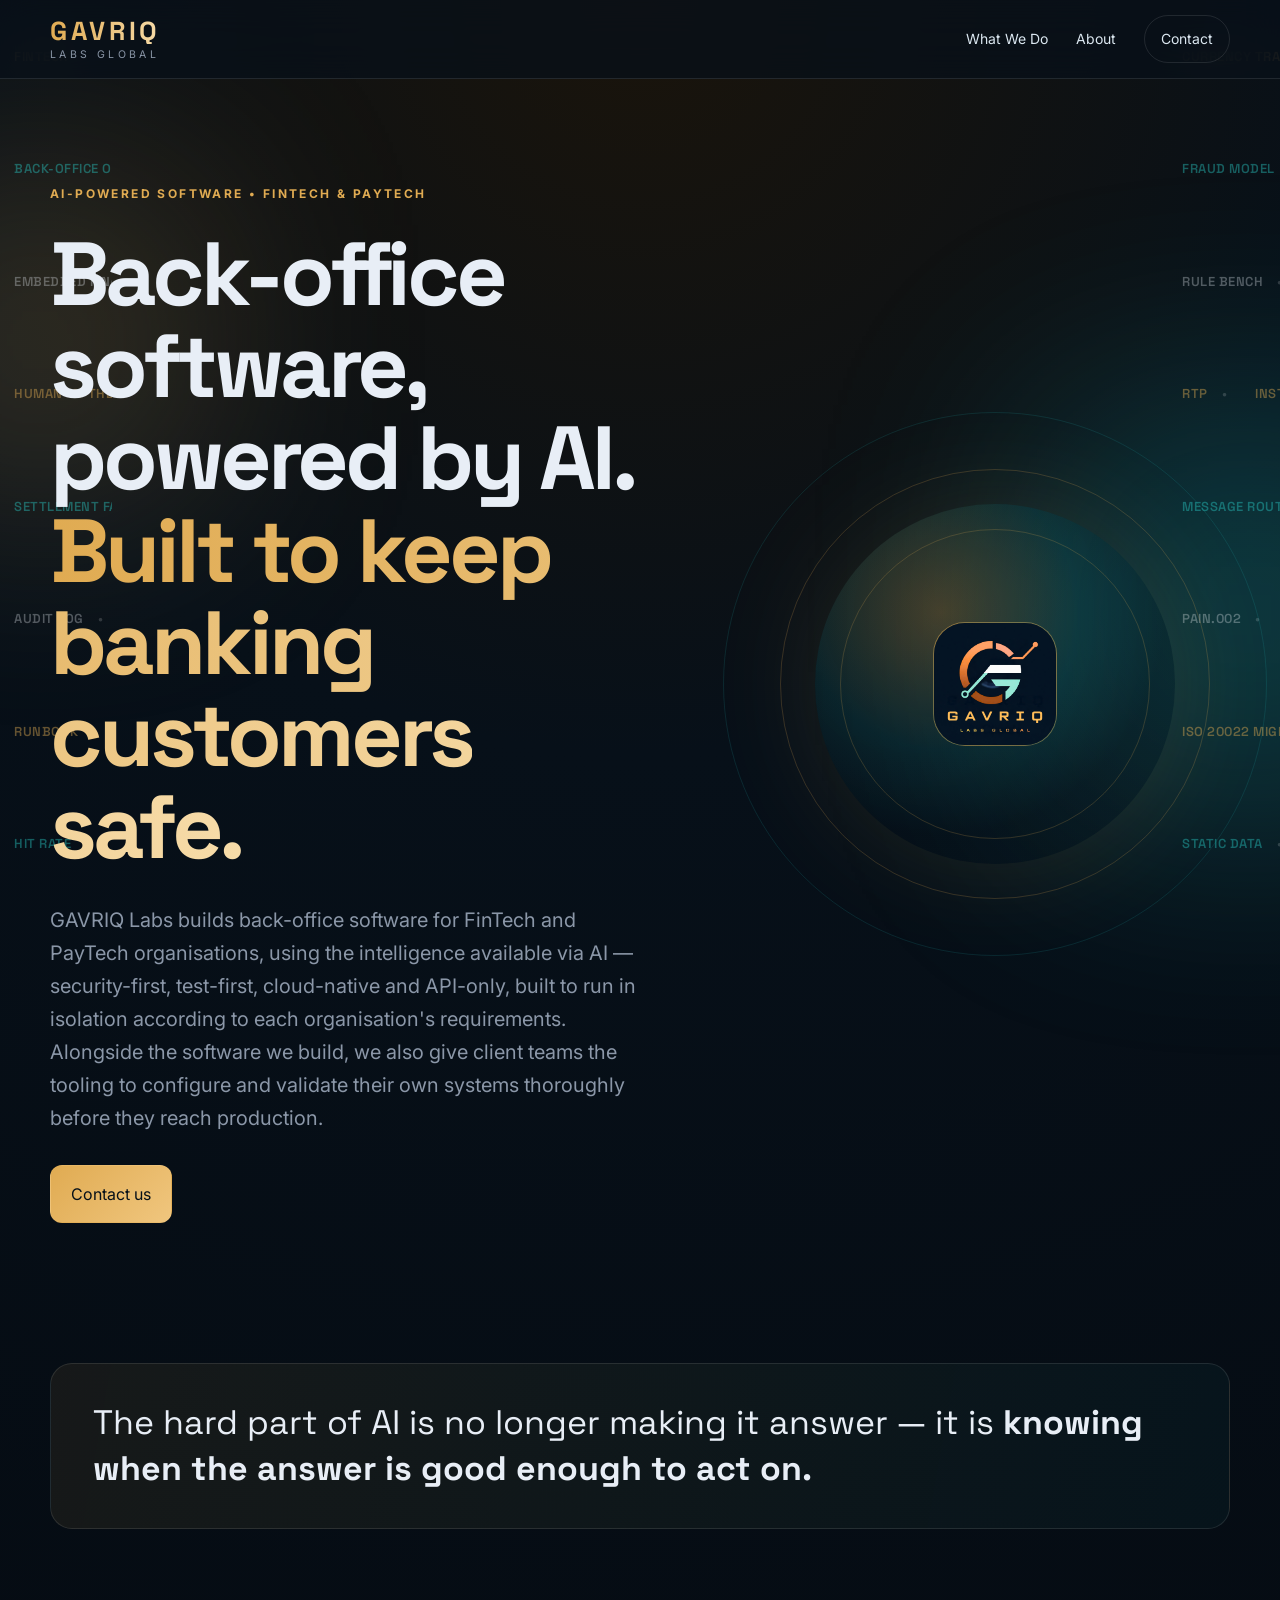
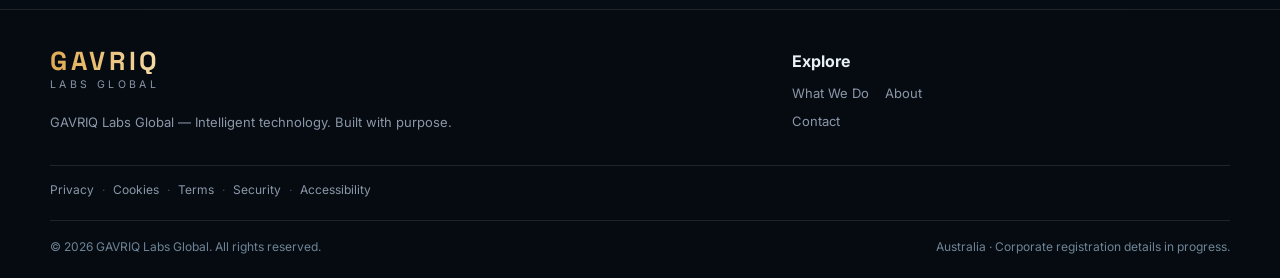
==== commit eff2f3ff: "fix(responsive): fix real horizontal-overflow bug found via cross-device testing Set up Playwright +" ====
--- a/index.html
+++ b/index.html
@@ -24,33 +24,25 @@
   <div class="ambient ambient-two"></div>
 
       <div class="word-rail word-rail-left" aria-hidden="true">
-  <div class="rail-line rail-left"><div class="rail-line-track"><span>FinTech</span><span>AML</span><span>ISO 20022</span><span>Fraud Detection</span><span>Payment Schemes</span><span>Compliance</span><span>Sanctions Screening</span><span>Reconciliation</span><span>Real-Time Payments</span><span>KYC</span><span>Regulatory Reporting</span><span>FinTech</span><span>AML</span><span>ISO 20022</span><span>Fraud Detection</span><span>Payment Schemes</span><span>Compliance</span><span>Sanctions Screening</span><span>Reconciliation</span><span>Real-Time Payments</span><span>KYC</span><span>Regulatory Reporting</span></div></div>
-  <div class="rail-line rail-right"><div class="rail-line-track"><span>Open Banking</span><span>Settlement</span><span>PayTech</span><span>Transaction Monitoring</span><span>SEPA</span><span>Back-Office Operations</span><span>RTGS</span><span>Fraud Reduction</span><span>Messaging Standards</span><span>Clearing</span><span>PSD2</span><span>Open Banking</span><span>Settlement</span><span>PayTech</span><span>Transaction Monitoring</span><span>SEPA</span><span>Back-Office Operations</span><span>RTGS</span><span>Fraud Reduction</span><span>Messaging Standards</span><span>Clearing</span><span>PSD2</span></div></div>
-  <div class="rail-line rail-left"><div class="rail-line-track"><span>Financial Crime</span><span>Faster Payments</span><span>Card Processing</span><span>Watchlist Screening</span><span>RegTech</span><span>ISO 8583</span><span>KYB</span><span>Straight-Through Processing</span><span>Digital Wallets</span><span>Case Management</span><span>Embedded Finance</span><span>Financial Crime</span><span>Faster Payments</span><span>Card Processing</span><span>Watchlist Screening</span><span>RegTech</span><span>ISO 8583</span><span>KYB</span><span>Straight-Through Processing</span><span>Digital Wallets</span><span>Case Management</span><span>Embedded Finance</span></div></div>
-  <div class="rail-line rail-right"><div class="rail-line-track"><span>Exception Handling</span><span>AFC</span><span>Chargebacks</span><span>Audit Trail</span><span>PEP Screening</span><span>CDD</span><span>EDD</span><span>Security-First</span><span>Test-First</span><span>Cloud-Native</span><span>API-Only</span><span>Exception Handling</span><span>AFC</span><span>Chargebacks</span><span>Audit Trail</span><span>PEP Screening</span><span>CDD</span><span>EDD</span><span>Security-First</span><span>Test-First</span><span>Cloud-Native</span><span>API-Only</span></div></div>
-  <div class="rail-line rail-left"><div class="rail-line-track"><span>Configuration Management</span><span>Operational Risk</span><span>Model Risk Management</span><span>Intelligent Automation</span><span>Human-in-the-Loop</span><span>Dispute Management</span><span>Back office</span><span>middle office</span><span>front office</span><span>STP</span><span>exception queue</span><span>Configuration Management</span><span>Operational Risk</span><span>Model Risk Management</span><span>Intelligent Automation</span><span>Human-in-the-Loop</span><span>Dispute Management</span><span>Back office</span><span>middle office</span><span>front office</span><span>STP</span><span>exception queue</span></div></div>
-  <div class="rail-line rail-right"><div class="rail-line-track"><span>break resolution</span><span>nostro reconciliation</span><span>vostro account</span><span>cut-off time</span><span>batch processing</span><span>end of day</span><span>EOD</span><span>intraday processing</span><span>trade break</span><span>settlement fail</span><span>repair queue</span><span>break resolution</span><span>nostro reconciliation</span><span>vostro account</span><span>cut-off time</span><span>batch processing</span><span>end of day</span><span>EOD</span><span>intraday processing</span><span>trade break</span><span>settlement fail</span><span>repair queue</span></div></div>
-  <div class="rail-line rail-left"><div class="rail-line-track"><span>manual repair</span><span>queue management</span><span>ticket triage</span><span>incident management</span><span>root cause analysis</span><span>SLA breach</span><span>turnaround time</span><span>TAT</span><span>escalation matrix</span><span>workflow routing</span><span>dual control</span><span>manual repair</span><span>queue management</span><span>ticket triage</span><span>incident management</span><span>root cause analysis</span><span>SLA breach</span><span>turnaround time</span><span>TAT</span><span>escalation matrix</span><span>workflow routing</span><span>dual control</span></div></div>
-  <div class="rail-line rail-right"><div class="rail-line-track"><span>four-eyes principle</span><span>maker-checker</span><span>segregation of duties</span><span>audit log</span><span>change control</span><span>release management</span><span>UAT</span><span>user acceptance testing</span><span>regression testing</span><span>smoke testing</span><span>test data management</span><span>four-eyes principle</span><span>maker-checker</span><span>segregation of duties</span><span>audit log</span><span>change control</span><span>release management</span><span>UAT</span><span>user acceptance testing</span><span>regression testing</span><span>smoke testing</span><span>test data management</span></div></div>
-  <div class="rail-line rail-left"><div class="rail-line-track"><span>test harness</span><span>defect triage</span><span>ticket backlog</span><span>production support</span><span>L1 support</span><span>L2 support</span><span>L3 support</span><span>on-call rotation</span><span>runbook</span><span>playbook</span><span>incident bridge</span><span>test harness</span><span>defect triage</span><span>ticket backlog</span><span>production support</span><span>L1 support</span><span>L2 support</span><span>L3 support</span><span>on-call rotation</span><span>runbook</span><span>playbook</span><span>incident bridge</span></div></div>
-  <div class="rail-line rail-right"><div class="rail-line-track"><span>war room</span><span>post-mortem</span><span>RCA report</span><span>OFAC</span><span>SDN list</span><span>adverse media screening</span><span>name matching</span><span>fuzzy matching</span><span>false positive</span><span>false negative</span><span>alert disposition</span><span>war room</span><span>post-mortem</span><span>RCA report</span><span>OFAC</span><span>SDN list</span><span>adverse media screening</span><span>name matching</span><span>fuzzy matching</span><span>false positive</span><span>false negative</span><span>alert disposition</span></div></div>
-  <div class="rail-line rail-left"><div class="rail-line-track"><span>alert triage</span><span>alert fatigue</span><span>hit rate</span><span>true positive rate</span><span>tuning</span><span>threshold tuning</span><span>list management</span><span>denied party list</span><span>EU sanctions list</span><span>UN consolidated list</span><span>embargo checking</span><span>alert triage</span><span>alert fatigue</span><span>hit rate</span><span>true positive rate</span><span>tuning</span><span>threshold tuning</span><span>list management</span><span>denied party list</span><span>EU sanctions list</span><span>UN consolidated list</span><span>embargo checking</span></div></div>
-  <div class="rail-line rail-right"><div class="rail-line-track"><span>sanctions evasion</span><span>typology</span><span>red flag indicator</span><span>suspicious activity report</span><span>SAR filing</span><span>CTR</span><span>sanctions evasion</span><span>typology</span><span>red flag indicator</span><span>suspicious activity report</span><span>SAR filing</span><span>CTR</span></div></div>
-  </div>
-  <div class="word-rail word-rail-right" aria-hidden="true">
-  <div class="rail-line rail-left"><div class="rail-line-track"><span>currency transaction report</span><span>customer risk rating</span><span>beneficial ownership</span><span>ultimate beneficial owner</span><span>UBO</span><span>scenario tuning</span><span>look-back review</span><span>remediation</span><span>backlog clearance</span><span>case disposition</span><span>quality assurance review</span><span>currency transaction report</span><span>customer risk rating</span><span>beneficial ownership</span><span>ultimate beneficial owner</span><span>UBO</span><span>scenario tuning</span><span>look-back review</span><span>remediation</span><span>backlog clearance</span><span>case disposition</span><span>quality assurance review</span></div></div>
-  <div class="rail-line rail-right"><div class="rail-line-track"><span>QA sampling</span><span>model validation</span><span>model governance</span><span>Fraud screening</span><span>fraud scoring</span><span>fraud model</span><span>anomaly detection</span><span>behavioral analytics</span><span>device fingerprinting</span><span>velocity check</span><span>mule account detection</span><span>QA sampling</span><span>model validation</span><span>model governance</span><span>Fraud screening</span><span>fraud scoring</span><span>fraud model</span><span>anomaly detection</span><span>behavioral analytics</span><span>device fingerprinting</span><span>velocity check</span><span>mule account detection</span></div></div>
-  <div class="rail-line rail-left"><div class="rail-line-track"><span>account takeover</span><span>ATO</span><span>first-party fraud</span><span>third-party fraud</span><span>synthetic identity fraud</span><span>chargeback</span><span>fraud case queue</span><span>fraud analyst</span><span>real-time decisioning</span><span>rules engine</span><span>rule bench</span><span>account takeover</span><span>ATO</span><span>first-party fraud</span><span>third-party fraud</span><span>synthetic identity fraud</span><span>chargeback</span><span>fraud case queue</span><span>fraud analyst</span><span>real-time decisioning</span><span>rules engine</span><span>rule bench</span></div></div>
-  <div class="rail-line rail-right"><div class="rail-line-track"><span>rule bench design</span><span>rule authoring</span><span>rule versioning</span><span>rule simulation</span><span>rule backtesting</span><span>decision tree</span><span>scorecard</span><span>risk scoring</span><span>fraud loss rate</span><span>chargeback ratio</span><span>Payment rail</span><span>rule bench design</span><span>rule authoring</span><span>rule versioning</span><span>rule simulation</span><span>rule backtesting</span><span>decision tree</span><span>scorecard</span><span>risk scoring</span><span>fraud loss rate</span><span>chargeback ratio</span><span>Payment rail</span></div></div>
-  <div class="rail-line rail-left"><div class="rail-line-track"><span>payment scheme</span><span>real-time gross settlement</span><span>near real time processing</span><span>NRT</span><span>RTP</span><span>instant payments</span><span>ACH</span><span>SEPA Instant</span><span>Fedwire</span><span>CHIPS</span><span>SWIFT</span><span>payment scheme</span><span>real-time gross settlement</span><span>near real time processing</span><span>NRT</span><span>RTP</span><span>instant payments</span><span>ACH</span><span>SEPA Instant</span><span>Fedwire</span><span>CHIPS</span><span>SWIFT</span></div></div>
-  <div class="rail-line rail-right"><div class="rail-line-track"><span>SWIFT gpi</span><span>correspondent banking</span><span>nostro</span><span>vostro</span><span>clearing house</span><span>net settlement</span><span>gross settlement</span><span>liquidity management</span><span>intraday liquidity</span><span>message routing</span><span>message translation</span><span>SWIFT gpi</span><span>correspondent banking</span><span>nostro</span><span>vostro</span><span>clearing house</span><span>net settlement</span><span>gross settlement</span><span>liquidity management</span><span>intraday liquidity</span><span>message routing</span><span>message translation</span></div></div>
-  <div class="rail-line rail-left"><div class="rail-line-track"><span>message transformation</span><span>message validation</span><span>schema validation</span><span>field mapping</span><span>message repair</span><span>NAK</span><span>ACK</span><span>positive acknowledgment</span><span>negative acknowledgment</span><span>pacs.008</span><span>pacs.002</span><span>message transformation</span><span>message validation</span><span>schema validation</span><span>field mapping</span><span>message repair</span><span>NAK</span><span>ACK</span><span>positive acknowledgment</span><span>negative acknowledgment</span><span>pacs.008</span><span>pacs.002</span></div></div>
-  <div class="rail-line rail-right"><div class="rail-line-track"><span>pacs.004</span><span>pacs.009</span><span>pain.001</span><span>pain.002</span><span>pain.008</span><span>camt.053</span><span>camt.052</span><span>camt.054</span><span>camt.056</span><span>camt.029</span><span>camt.086</span><span>pacs.004</span><span>pacs.009</span><span>pain.001</span><span>pain.002</span><span>pain.008</span><span>camt.053</span><span>camt.052</span><span>camt.054</span><span>camt.056</span><span>camt.029</span><span>camt.086</span></div></div>
-  <div class="rail-line rail-left"><div class="rail-line-track"><span>acmt</span><span>remt.001</span><span>head.001</span><span>MT103</span><span>MT202</span><span>MT202COV</span><span>MT940</span><span>MT950</span><span>ISO 20022 migration</span><span>XML schema</span><span>XSD</span><span>acmt</span><span>remt.001</span><span>head.001</span><span>MT103</span><span>MT202</span><span>MT202COV</span><span>MT940</span><span>MT950</span><span>ISO 20022 migration</span><span>XML schema</span><span>XSD</span></div></div>
-  <div class="rail-line rail-right"><div class="rail-line-track"><span>message definition report</span><span>MDR</span><span>business area</span><span>compliance monitoring</span><span>anti-money laundering</span><span>CFT</span><span>counter-terrorist financing</span><span>risk and compliance</span><span>control framework</span><span>data lineage</span><span>data quality</span><span>message definition report</span><span>MDR</span><span>business area</span><span>compliance monitoring</span><span>anti-money laundering</span><span>CFT</span><span>counter-terrorist financing</span><span>risk and compliance</span><span>control framework</span><span>data lineage</span><span>data quality</span></div></div>
-  <div class="rail-line rail-left"><div class="rail-line-track"><span>golden source</span><span>reference data</span><span>static data</span><span>entity resolution</span><span>data reconciliation</span><span>exception dashboard</span><span>control tower</span><span>ops dashboard</span><span>real-time monitoring</span><span>alert dashboard</span><span>throughput metrics</span><span>golden source</span><span>reference data</span><span>static data</span><span>entity resolution</span><span>data reconciliation</span><span>exception dashboard</span><span>control tower</span><span>ops dashboard</span><span>real-time monitoring</span><span>alert dashboard</span><span>throughput metrics</span></div></div>
-  <div class="rail-line rail-right"><div class="rail-line-track"><span>volume spike</span><span>capacity planning</span><span>disaster recovery</span><span>business continuity</span><span>failover</span><span>resiliency testing</span><span>volume spike</span><span>capacity planning</span><span>disaster recovery</span><span>business continuity</span><span>failover</span><span>resiliency testing</span></div></div>
-  </div>
+        <div class="rail-line rail-left"><div class="rail-line-track"><span>FinTech</span><span>AML</span><span>ISO 20022</span><span>Fraud Detection</span><span>Payment Schemes</span><span>Compliance</span><span>Sanctions Screening</span><span>Reconciliation</span><span>Real-Time Payments</span><span>KYC</span><span>Regulatory Reporting</span><span>Open Banking</span><span>Settlement</span><span>PayTech</span><span>Transaction Monitoring</span><span>SEPA</span><span>FinTech</span><span>AML</span><span>ISO 20022</span><span>Fraud Detection</span><span>Payment Schemes</span><span>Compliance</span><span>Sanctions Screening</span><span>Reconciliation</span><span>Real-Time Payments</span><span>KYC</span><span>Regulatory Reporting</span><span>Open Banking</span><span>Settlement</span><span>PayTech</span><span>Transaction Monitoring</span><span>SEPA</span></div></div>
+        <div class="rail-line rail-right"><div class="rail-line-track"><span>Back-Office Operations</span><span>RTGS</span><span>Fraud Reduction</span><span>Messaging Standards</span><span>Clearing</span><span>PSD2</span><span>Financial Crime</span><span>Faster Payments</span><span>Card Processing</span><span>Watchlist Screening</span><span>RegTech</span><span>ISO 8583</span><span>KYB</span><span>Straight-Through Processing</span><span>Digital Wallets</span><span>Case Management</span><span>Back-Office Operations</span><span>RTGS</span><span>Fraud Reduction</span><span>Messaging Standards</span><span>Clearing</span><span>PSD2</span><span>Financial Crime</span><span>Faster Payments</span><span>Card Processing</span><span>Watchlist Screening</span><span>RegTech</span><span>ISO 8583</span><span>KYB</span><span>Straight-Through Processing</span><span>Digital Wallets</span><span>Case Management</span></div></div>
+        <div class="rail-line rail-left"><div class="rail-line-track"><span>Embedded Finance</span><span>Exception Handling</span><span>AFC</span><span>Chargebacks</span><span>Audit Trail</span><span>PEP Screening</span><span>CDD</span><span>EDD</span><span>Security-First</span><span>Test-First</span><span>Cloud-Native</span><span>API-Only</span><span>Configuration Management</span><span>Operational Risk</span><span>Model Risk Management</span><span>Intelligent Automation</span><span>Embedded Finance</span><span>Exception Handling</span><span>AFC</span><span>Chargebacks</span><span>Audit Trail</span><span>PEP Screening</span><span>CDD</span><span>EDD</span><span>Security-First</span><span>Test-First</span><span>Cloud-Native</span><span>API-Only</span><span>Configuration Management</span><span>Operational Risk</span><span>Model Risk Management</span><span>Intelligent Automation</span></div></div>
+        <div class="rail-line rail-right"><div class="rail-line-track"><span>Human-in-the-Loop</span><span>Dispute Management</span><span>Back office</span><span>middle office</span><span>front office</span><span>STP</span><span>exception queue</span><span>break resolution</span><span>nostro reconciliation</span><span>vostro account</span><span>cut-off time</span><span>batch processing</span><span>end of day</span><span>EOD</span><span>intraday processing</span><span>trade break</span><span>Human-in-the-Loop</span><span>Dispute Management</span><span>Back office</span><span>middle office</span><span>front office</span><span>STP</span><span>exception queue</span><span>break resolution</span><span>nostro reconciliation</span><span>vostro account</span><span>cut-off time</span><span>batch processing</span><span>end of day</span><span>EOD</span><span>intraday processing</span><span>trade break</span></div></div>
+        <div class="rail-line rail-left"><div class="rail-line-track"><span>settlement fail</span><span>repair queue</span><span>manual repair</span><span>queue management</span><span>ticket triage</span><span>incident management</span><span>root cause analysis</span><span>SLA breach</span><span>turnaround time</span><span>TAT</span><span>escalation matrix</span><span>workflow routing</span><span>dual control</span><span>four-eyes principle</span><span>maker-checker</span><span>segregation of duties</span><span>settlement fail</span><span>repair queue</span><span>manual repair</span><span>queue management</span><span>ticket triage</span><span>incident management</span><span>root cause analysis</span><span>SLA breach</span><span>turnaround time</span><span>TAT</span><span>escalation matrix</span><span>workflow routing</span><span>dual control</span><span>four-eyes principle</span><span>maker-checker</span><span>segregation of duties</span></div></div>
+        <div class="rail-line rail-right"><div class="rail-line-track"><span>audit log</span><span>change control</span><span>release management</span><span>UAT</span><span>user acceptance testing</span><span>regression testing</span><span>smoke testing</span><span>test data management</span><span>test harness</span><span>defect triage</span><span>ticket backlog</span><span>production support</span><span>L1 support</span><span>L2 support</span><span>L3 support</span><span>on-call rotation</span><span>audit log</span><span>change control</span><span>release management</span><span>UAT</span><span>user acceptance testing</span><span>regression testing</span><span>smoke testing</span><span>test data management</span><span>test harness</span><span>defect triage</span><span>ticket backlog</span><span>production support</span><span>L1 support</span><span>L2 support</span><span>L3 support</span><span>on-call rotation</span></div></div>
+        <div class="rail-line rail-left"><div class="rail-line-track"><span>runbook</span><span>playbook</span><span>incident bridge</span><span>war room</span><span>post-mortem</span><span>RCA report</span><span>OFAC</span><span>SDN list</span><span>adverse media screening</span><span>name matching</span><span>fuzzy matching</span><span>false positive</span><span>false negative</span><span>alert disposition</span><span>alert triage</span><span>alert fatigue</span><span>runbook</span><span>playbook</span><span>incident bridge</span><span>war room</span><span>post-mortem</span><span>RCA report</span><span>OFAC</span><span>SDN list</span><span>adverse media screening</span><span>name matching</span><span>fuzzy matching</span><span>false positive</span><span>false negative</span><span>alert disposition</span><span>alert triage</span><span>alert fatigue</span></div></div>
+        <div class="rail-line rail-right"><div class="rail-line-track"><span>hit rate</span><span>true positive rate</span><span>tuning</span><span>threshold tuning</span><span>list management</span><span>denied party list</span><span>EU sanctions list</span><span>UN consolidated list</span><span>embargo checking</span><span>sanctions evasion</span><span>typology</span><span>red flag indicator</span><span>suspicious activity report</span><span>SAR filing</span><span>CTR</span><span>hit rate</span><span>true positive rate</span><span>tuning</span><span>threshold tuning</span><span>list management</span><span>denied party list</span><span>EU sanctions list</span><span>UN consolidated list</span><span>embargo checking</span><span>sanctions evasion</span><span>typology</span><span>red flag indicator</span><span>suspicious activity report</span><span>SAR filing</span><span>CTR</span></div></div>
+      </div>
+      <div class="word-rail word-rail-right" aria-hidden="true">
+        <div class="rail-line rail-left"><div class="rail-line-track"><span>currency transaction report</span><span>customer risk rating</span><span>beneficial ownership</span><span>ultimate beneficial owner</span><span>UBO</span><span>scenario tuning</span><span>look-back review</span><span>remediation</span><span>backlog clearance</span><span>case disposition</span><span>quality assurance review</span><span>QA sampling</span><span>model validation</span><span>model governance</span><span>Fraud screening</span><span>fraud scoring</span><span>currency transaction report</span><span>customer risk rating</span><span>beneficial ownership</span><span>ultimate beneficial owner</span><span>UBO</span><span>scenario tuning</span><span>look-back review</span><span>remediation</span><span>backlog clearance</span><span>case disposition</span><span>quality assurance review</span><span>QA sampling</span><span>model validation</span><span>model governance</span><span>Fraud screening</span><span>fraud scoring</span></div></div>
+        <div class="rail-line rail-right"><div class="rail-line-track"><span>fraud model</span><span>anomaly detection</span><span>behavioral analytics</span><span>device fingerprinting</span><span>velocity check</span><span>mule account detection</span><span>account takeover</span><span>ATO</span><span>first-party fraud</span><span>third-party fraud</span><span>synthetic identity fraud</span><span>chargeback</span><span>fraud case queue</span><span>fraud analyst</span><span>real-time decisioning</span><span>rules engine</span><span>fraud model</span><span>anomaly detection</span><span>behavioral analytics</span><span>device fingerprinting</span><span>velocity check</span><span>mule account detection</span><span>account takeover</span><span>ATO</span><span>first-party fraud</span><span>third-party fraud</span><span>synthetic identity fraud</span><span>chargeback</span><span>fraud case queue</span><span>fraud analyst</span><span>real-time decisioning</span><span>rules engine</span></div></div>
+        <div class="rail-line rail-left"><div class="rail-line-track"><span>rule bench</span><span>rule bench design</span><span>rule authoring</span><span>rule versioning</span><span>rule simulation</span><span>rule backtesting</span><span>decision tree</span><span>scorecard</span><span>risk scoring</span><span>fraud loss rate</span><span>chargeback ratio</span><span>Payment rail</span><span>payment scheme</span><span>real-time gross settlement</span><span>near real time processing</span><span>NRT</span><span>rule bench</span><span>rule bench design</span><span>rule authoring</span><span>rule versioning</span><span>rule simulation</span><span>rule backtesting</span><span>decision tree</span><span>scorecard</span><span>risk scoring</span><span>fraud loss rate</span><span>chargeback ratio</span><span>Payment rail</span><span>payment scheme</span><span>real-time gross settlement</span><span>near real time processing</span><span>NRT</span></div></div>
+        <div class="rail-line rail-right"><div class="rail-line-track"><span>RTP</span><span>instant payments</span><span>ACH</span><span>SEPA Instant</span><span>Fedwire</span><span>CHIPS</span><span>SWIFT</span><span>SWIFT gpi</span><span>correspondent banking</span><span>nostro</span><span>vostro</span><span>clearing house</span><span>net settlement</span><span>gross settlement</span><span>liquidity management</span><span>intraday liquidity</span><span>RTP</span><span>instant payments</span><span>ACH</span><span>SEPA Instant</span><span>Fedwire</span><span>CHIPS</span><span>SWIFT</span><span>SWIFT gpi</span><span>correspondent banking</span><span>nostro</span><span>vostro</span><span>clearing house</span><span>net settlement</span><span>gross settlement</span><span>liquidity management</span><span>intraday liquidity</span></div></div>
+        <div class="rail-line rail-left"><div class="rail-line-track"><span>message routing</span><span>message translation</span><span>message transformation</span><span>message validation</span><span>schema validation</span><span>field mapping</span><span>message repair</span><span>NAK</span><span>ACK</span><span>positive acknowledgment</span><span>negative acknowledgment</span><span>pacs.008</span><span>pacs.002</span><span>pacs.004</span><span>pacs.009</span><span>pain.001</span><span>message routing</span><span>message translation</span><span>message transformation</span><span>message validation</span><span>schema validation</span><span>field mapping</span><span>message repair</span><span>NAK</span><span>ACK</span><span>positive acknowledgment</span><span>negative acknowledgment</span><span>pacs.008</span><span>pacs.002</span><span>pacs.004</span><span>pacs.009</span><span>pain.001</span></div></div>
+        <div class="rail-line rail-right"><div class="rail-line-track"><span>pain.002</span><span>pain.008</span><span>camt.053</span><span>camt.052</span><span>camt.054</span><span>camt.056</span><span>camt.029</span><span>camt.086</span><span>acmt</span><span>remt.001</span><span>head.001</span><span>MT103</span><span>MT202</span><span>MT202COV</span><span>MT940</span><span>MT950</span><span>pain.002</span><span>pain.008</span><span>camt.053</span><span>camt.052</span><span>camt.054</span><span>camt.056</span><span>camt.029</span><span>camt.086</span><span>acmt</span><span>remt.001</span><span>head.001</span><span>MT103</span><span>MT202</span><span>MT202COV</span><span>MT940</span><span>MT950</span></div></div>
+        <div class="rail-line rail-left"><div class="rail-line-track"><span>ISO 20022 migration</span><span>XML schema</span><span>XSD</span><span>message definition report</span><span>MDR</span><span>business area</span><span>compliance monitoring</span><span>anti-money laundering</span><span>CFT</span><span>counter-terrorist financing</span><span>risk and compliance</span><span>control framework</span><span>data lineage</span><span>data quality</span><span>golden source</span><span>reference data</span><span>ISO 20022 migration</span><span>XML schema</span><span>XSD</span><span>message definition report</span><span>MDR</span><span>business area</span><span>compliance monitoring</span><span>anti-money laundering</span><span>CFT</span><span>counter-terrorist financing</span><span>risk and compliance</span><span>control framework</span><span>data lineage</span><span>data quality</span><span>golden source</span><span>reference data</span></div></div>
+        <div class="rail-line rail-right"><div class="rail-line-track"><span>static data</span><span>entity resolution</span><span>data reconciliation</span><span>exception dashboard</span><span>control tower</span><span>ops dashboard</span><span>real-time monitoring</span><span>alert dashboard</span><span>throughput metrics</span><span>volume spike</span><span>capacity planning</span><span>disaster recovery</span><span>business continuity</span><span>failover</span><span>resiliency testing</span><span>static data</span><span>entity resolution</span><span>data reconciliation</span><span>exception dashboard</span><span>control tower</span><span>ops dashboard</span><span>real-time monitoring</span><span>alert dashboard</span><span>throughput metrics</span><span>volume spike</span><span>capacity planning</span><span>disaster recovery</span><span>business continuity</span><span>failover</span><span>resiliency testing</span></div></div>
+      </div>
 
   <header class="site-header">
   <div class="container nav-wrap">
--- a/styles.css
+++ b/styles.css
@@ -1,4 +1,4 @@
-:root{--bg:#0a0d13;--bg2:#0c1420;--panel:#111823;--line:rgba(255,255,255,.10);--text:#e8eef6;--muted:#8b97a8;--accent:#e0ab52;--accent2:#2ad4d0;--max:1180px}*{box-sizing:border-box}html{scroll-behavior:smooth;scroll-padding-top:78px}body{margin:0;font-family:Inter,system-ui,sans-serif;background:radial-gradient(circle at top,#1a140b 0,#071019 38%,#050b12 100%);color:var(--text);line-height:1.65;overflow-x:hidden}.container{width:min(calc(100% - 40px),var(--max));margin:auto}.section{padding:110px 0}.section-sm{padding:30px 0 80px}.site-header{position:sticky;top:0;z-index:40;background:rgba(7,16,25,.72);backdrop-filter:blur(18px);border-bottom:1px solid var(--line)}.nav-wrap{display:flex;align-items:center;justify-content:space-between;min-height:78px}.brand{display:flex;align-items:center;gap:12px;text-decoration:none;color:var(--text)}.brand-mark{display:block;width:42px;height:42px;border:1px solid rgba(224,171,82,.45);border-radius:13px;object-fit:cover;background:linear-gradient(145deg,rgba(224,171,82,.20),rgba(42,212,208,.10))}.brand-copy{display:flex;flex-direction:column;line-height:1}.brand-copy strong{font-family:"Space Grotesk";letter-spacing:.14em;font-size:26px;background:linear-gradient(90deg,var(--accent),#f6dba8);-webkit-background-clip:text;background-clip:text;color:transparent}.brand-copy small{margin-top:6px;color:var(--muted);letter-spacing:.32em;font-size:10.5px}.nav-links{display:flex;align-items:center;gap:28px}.nav-links a{color:#dbe7f0;text-decoration:none;font-size:14px}.nav-links a:hover{color:var(--accent)}.nav-cta{padding:11px 16px;border:1px solid var(--line);border-radius:999px}.menu-toggle{display:none;background:none;border:0;color:white;font-size:24px}.hero{padding-top:105px;min-height:86vh;display:flex;align-items:center}.hero-grid{display:grid;grid-template-columns:1.08fr .92fr;gap:70px;align-items:center}.eyebrow{font-size:12px;font-weight:700;letter-spacing:.2em;color:var(--accent);margin-bottom:24px}.hero h1,.section-heading h1,.section-heading h2,.story-copy h2,.future h2{font-family:"Space Grotesk";line-height:1.03;margin:0}.hero h1{font-size:clamp(52px,7vw,92px);letter-spacing:-.045em}.hero h1 span{background:linear-gradient(90deg,var(--accent),#f6dba8);-webkit-background-clip:text;color:transparent}.hero-lead{max-width:690px;font-size:20px;color:var(--muted);margin:30px 0}.hero-actions{display:flex;gap:14px;flex-wrap:wrap}.btn{display:inline-flex;align-items:center;justify-content:center;padding:15px 20px;border-radius:12px;text-decoration:none;font-weight:700;border:1px solid transparent;cursor:pointer;font:inherit}.btn-primary{background:linear-gradient(135deg,var(--accent),#f0c67e);color:#061019}.btn-secondary{border-color:var(--line);color:white;background:rgba(255,255,255,.025)}.trust-strip{display:flex;flex-wrap:wrap;gap:10px;margin-top:35px}.trust-strip span,.future-tags span{padding:8px 12px;border:1px solid var(--line);border-radius:999px;color:#bfd0df;font-size:12px}.hero-visual{position:relative;min-height:560px}.orb-main{position:absolute;inset:80px 55px auto auto;width:360px;height:360px;border-radius:50%;display:grid;place-items:center;background:radial-gradient(circle at 35% 30%,rgba(224,171,82,.28),rgba(42,212,208,.10) 40%,rgba(7,16,25,.2) 65%);box-shadow:0 0 110px rgba(224,171,82,.12)}.orb-core{width:124px;height:124px;border-radius:32px;display:grid;place-items:center;font-family:"Space Grotesk";font-weight:700;font-size:76px;background:linear-gradient(145deg,rgba(224,171,82,.23),rgba(42,212,208,.12));border:1px solid rgba(224,171,82,.4);overflow:hidden}.orb-core img{width:100%;height:100%;object-fit:cover}.ring{position:absolute;border-radius:50%;border:1px solid rgba(224,171,82,.20)}.ring-a{inset:25px}.ring-b{inset:-35px}.ring-c{inset:-92px;border-color:rgba(42,212,208,.12)}.floating-card{position:absolute;width:180px;padding:16px;border:1px solid var(--line);border-radius:15px;background:rgba(14,28,42,.82);backdrop-filter:blur(14px);box-shadow:0 20px 50px rgba(0,0,0,.25)}.floating-card span{display:block;color:var(--accent);font-size:11px;margin-bottom:5px}.floating-card strong{display:block;font-family:"Space Grotesk"}.floating-card small{color:var(--muted)}.card-one{top:30px;left:0}.card-two{right:0;bottom:80px}.card-three{left:40px;bottom:0}.statement-card{border:1px solid var(--line);background:linear-gradient(100deg,rgba(224,171,82,.08),rgba(42,212,208,.04));padding:36px 42px;border-radius:22px}.statement-card p{font-size:clamp(22px,3vw,34px);line-height:1.35;margin:0;font-family:"Space Grotesk"}.split-grid,.brand-grid,.contact-grid{display:grid;grid-template-columns:1fr 1fr;gap:80px}.section-heading h1,.section-heading h2,.story-copy h2,.future h2{font-size:clamp(40px,5vw,62px);letter-spacing:-.035em}.section-heading p,.about-copy p,.story-copy p,.future-card p,.contact p{color:var(--muted)}.about-copy{font-size:18px}.metrics{display:grid;grid-template-columns:repeat(3,1fr);gap:14px;margin-top:30px}.metrics div{padding:18px;border:1px solid var(--line);border-radius:14px;background:rgba(255,255,255,.025)}.metrics strong{display:block;color:var(--accent);font-family:"Space Grotesk";font-size:24px}.metrics span{font-size:12px;color:var(--muted)}.capabilities{background:linear-gradient(180deg,rgba(255,255,255,.018),transparent)}.centered{text-align:center;max-width:760px;margin:0 auto 55px}.capability-grid{display:grid;grid-template-columns:repeat(3,1fr);gap:18px}.cap-card{padding:28px;border:1px solid var(--line);border-radius:18px;background:rgba(255,255,255,.025);transition:.25s transform,.25s border-color}.cap-card:hover{transform:translateY(-5px);border-color:rgba(224,171,82,.32)}.cap-card .icon{font-size:25px;color:var(--accent);margin-bottom:26px}.cap-card h3{font-family:"Space Grotesk";font-size:22px}.cap-card p{color:var(--muted)}.cap-card a{color:var(--accent);text-decoration:none;font-weight:700}.principle-list{margin-top:50px;border-top:1px solid var(--line)}.principle{display:grid;grid-template-columns:90px 1fr;gap:20px;padding:28px 0;border-bottom:1px solid var(--line)}.principle>span{color:var(--accent);font-family:"Space Grotesk"}.principle h3{margin:0 0 8px;font-family:"Space Grotesk";font-size:25px}.principle p{margin:0;color:var(--muted)}.brand-story{background:linear-gradient(135deg,rgba(224,171,82,.055),rgba(42,212,208,.035))}.brand-panel{min-height:430px;border:1px solid var(--line);border-radius:24px;padding:40px;display:flex;flex-direction:column;justify-content:flex-end;background:radial-gradient(circle at 20% 10%,rgba(224,171,82,.14),transparent 35%),rgba(255,255,255,.02)}.brand-large{font-family:"Space Grotesk";font-size:clamp(56px,8vw,95px);font-weight:700;letter-spacing:.04em}.pronounce{color:var(--muted);margin:6px 0 18px}.expansion{display:grid;grid-template-columns:46px 1fr;gap:10px 14px;margin:28px 0}.expansion span{width:42px;height:42px;display:grid;place-items:center;border-radius:10px;background:rgba(224,171,82,.12);color:var(--accent);font-weight:800}.expansion strong{display:flex;align-items:center}.note{font-size:13px}.future-card{border:1px solid var(--line);border-radius:24px;padding:50px;background:linear-gradient(135deg,rgba(224,171,82,.07),rgba(42,212,208,.07));display:grid;grid-template-columns:1.1fr .9fr;gap:50px}.future-tags{display:flex;gap:10px;align-content:flex-start;flex-wrap:wrap}.contact-form{display:grid;gap:16px}.contact-form label{display:grid;gap:8px;font-size:13px;color:#cbd9e4}.contact-form input,.contact-form textarea{width:100%;padding:14px 15px;border:1px solid var(--line);border-radius:12px;background:#0d1119;color:white;font:inherit;outline:none}.contact-form input:focus,.contact-form textarea:focus{border-color:rgba(224,171,82,.5)}.form-status{font-size:13px;color:var(--accent)}.site-footer{border-top:1px solid var(--line);padding:38px 0 22px;background:#050b11}.footer-grid{display:grid;grid-template-columns:1.6fr 1fr;gap:40px}.footer-grid>div{display:flex;flex-direction:column;gap:9px}.footer-grid p,.footer-grid span,.footer-grid a{color:var(--muted);font-size:13px;text-decoration:none}.footer-explore-links{display:flex;flex-wrap:wrap;gap:6px 16px;max-width:190px}.footer-bottom{display:flex;justify-content:space-between;gap:20px;margin-top:20px;padding-top:16px;border-top:1px solid var(--line);color:#6f8496;font-size:12px}.ambient{position:fixed;pointer-events:none;filter:blur(120px);opacity:.22;z-index:-1}.ambient-one{width:320px;height:320px;background:#e0ab52;top:20%;left:-120px}.ambient-two{width:420px;height:420px;background:#2ad4d0;right:-180px;top:45%}.reveal{opacity:1;transform:none;transition:opacity .7s ease, transform .7s ease}.reveal.visible{opacity:1;transform:none}.delay-1{transition-delay:.1s}.delay-2{transition-delay:.18s}@media(max-width:900px){.nav-links{position:absolute;display:none;top:78px;left:20px;right:20px;padding:20px;flex-direction:column;align-items:stretch;background:#0b1623;border:1px solid var(--line);border-radius:16px}.nav-links.open{display:flex}.menu-toggle{display:block}.hero-grid,.split-grid,.brand-grid,.contact-grid,.future-card{grid-template-columns:1fr}.hero{padding-top:70px}.hero-visual{min-height:480px}.capability-grid{grid-template-columns:1fr 1fr}.metrics{grid-template-columns:1fr}.section{padding:85px 0}}@media(max-width:600px){.container{width:min(calc(100% - 28px),var(--max))}.hero h1{font-size:48px}.hero-lead{font-size:17px}.hero-visual{min-height:390px}.orb-main{width:260px;height:260px;right:25px}.orb-core{width:92px;height:92px;font-size:56px}.floating-card{width:150px;padding:12px}.capability-grid{grid-template-columns:1fr}.principle{grid-template-columns:50px 1fr}.brand-panel{min-height:320px;padding:26px}.future-card{padding:30px}.footer-grid{grid-template-columns:1fr}.footer-bottom{flex-direction:column}}
+:root{--bg:#0a0d13;--bg2:#0c1420;--panel:#111823;--line:rgba(255,255,255,.10);--text:#e8eef6;--muted:#8b97a8;--accent:#e0ab52;--accent2:#2ad4d0;--max:1180px}*{box-sizing:border-box}html{scroll-behavior:smooth;scroll-padding-top:78px}body{margin:0;font-family:Inter,system-ui,sans-serif;background:radial-gradient(circle at top,#1a140b 0,#071019 38%,#050b12 100%);color:var(--text);line-height:1.65;overflow-x:hidden}.container{width:min(calc(100% - 40px),var(--max));margin:auto}.section{padding:110px 0}.section-sm{padding:30px 0 80px}.site-header{position:sticky;top:0;z-index:40;background:rgba(7,16,25,.72);backdrop-filter:blur(18px);border-bottom:1px solid var(--line)}.nav-wrap{display:flex;align-items:center;justify-content:space-between;min-height:78px}.brand{display:flex;align-items:center;gap:12px;text-decoration:none;color:var(--text)}.brand-mark{display:block;width:42px;height:42px;border:1px solid rgba(224,171,82,.45);border-radius:13px;object-fit:cover;background:linear-gradient(145deg,rgba(224,171,82,.20),rgba(42,212,208,.10))}.brand-copy{display:flex;flex-direction:column;line-height:1}.brand-copy strong{font-family:"Space Grotesk";letter-spacing:.14em;font-size:26px;background:linear-gradient(90deg,var(--accent),#f6dba8);-webkit-background-clip:text;background-clip:text;color:transparent}.brand-copy small{margin-top:6px;color:var(--muted);letter-spacing:.32em;font-size:10.5px}.nav-links{display:flex;align-items:center;gap:28px}.nav-links a{color:#dbe7f0;text-decoration:none;font-size:14px}.nav-links a:hover{color:var(--accent)}.nav-cta{padding:11px 16px;border:1px solid var(--line);border-radius:999px}.menu-toggle{display:none;background:none;border:0;color:white;font-size:24px}.hero{padding-top:105px;min-height:86vh;display:flex;align-items:center}.hero-grid{display:grid;grid-template-columns:1.08fr .92fr;gap:70px;align-items:center}.eyebrow{font-size:12px;font-weight:700;letter-spacing:.2em;color:var(--accent);margin-bottom:24px}.hero h1,.section-heading h1,.section-heading h2,.story-copy h2,.future h2{font-family:"Space Grotesk";line-height:1.03;margin:0}.hero h1{font-size:clamp(52px,7vw,92px);letter-spacing:-.045em}.hero h1 span{background:linear-gradient(90deg,var(--accent),#f6dba8);-webkit-background-clip:text;color:transparent}.hero-lead{max-width:690px;font-size:20px;color:var(--muted);margin:30px 0}.hero-actions{display:flex;gap:14px;flex-wrap:wrap}.btn{display:inline-flex;align-items:center;justify-content:center;padding:15px 20px;border-radius:12px;text-decoration:none;font-weight:700;border:1px solid transparent;cursor:pointer;font:inherit}.btn-primary{background:linear-gradient(135deg,var(--accent),#f0c67e);color:#061019}.btn-secondary{border-color:var(--line);color:white;background:rgba(255,255,255,.025)}.trust-strip{display:flex;flex-wrap:wrap;gap:10px;margin-top:35px}.trust-strip span,.future-tags span{padding:8px 12px;border:1px solid var(--line);border-radius:999px;color:#bfd0df;font-size:12px}.hero-visual{position:relative;min-height:560px}.orb-main{position:absolute;inset:80px 55px auto auto;width:360px;height:360px;border-radius:50%;display:grid;place-items:center;background:radial-gradient(circle at 35% 30%,rgba(224,171,82,.28),rgba(42,212,208,.10) 40%,rgba(7,16,25,.2) 65%);box-shadow:0 0 110px rgba(224,171,82,.12)}.orb-core{width:124px;height:124px;border-radius:32px;display:grid;place-items:center;font-family:"Space Grotesk";font-weight:700;font-size:76px;background:linear-gradient(145deg,rgba(224,171,82,.23),rgba(42,212,208,.12));border:1px solid rgba(224,171,82,.4);overflow:hidden}.orb-core img{width:100%;height:100%;object-fit:cover}.ring{position:absolute;border-radius:50%;border:1px solid rgba(224,171,82,.20)}.ring-a{inset:25px}.ring-b{inset:-35px}.ring-c{inset:-92px;border-color:rgba(42,212,208,.12)}.floating-card{position:absolute;width:180px;padding:16px;border:1px solid var(--line);border-radius:15px;background:rgba(14,28,42,.82);backdrop-filter:blur(14px);box-shadow:0 20px 50px rgba(0,0,0,.25)}.floating-card span{display:block;color:var(--accent);font-size:11px;margin-bottom:5px}.floating-card strong{display:block;font-family:"Space Grotesk"}.floating-card small{color:var(--muted)}.card-one{top:30px;left:0}.card-two{right:0;bottom:80px}.card-three{left:40px;bottom:0}.statement-card{border:1px solid var(--line);background:linear-gradient(100deg,rgba(224,171,82,.08),rgba(42,212,208,.04));padding:36px 42px;border-radius:22px}.statement-card p{font-size:clamp(22px,3vw,34px);line-height:1.35;margin:0;font-family:"Space Grotesk"}.split-grid,.brand-grid,.contact-grid{display:grid;grid-template-columns:1fr 1fr;gap:80px}.section-heading h1,.section-heading h2,.story-copy h2,.future h2{font-size:clamp(40px,5vw,62px);letter-spacing:-.035em}.section-heading p,.about-copy p,.story-copy p,.future-card p,.contact p{color:var(--muted)}.about-copy{font-size:18px}.metrics{display:grid;grid-template-columns:repeat(3,1fr);gap:14px;margin-top:30px}.metrics div{padding:18px;border:1px solid var(--line);border-radius:14px;background:rgba(255,255,255,.025)}.metrics strong{display:block;color:var(--accent);font-family:"Space Grotesk";font-size:24px}.metrics span{font-size:12px;color:var(--muted)}.capabilities{background:linear-gradient(180deg,rgba(255,255,255,.018),transparent)}.centered{text-align:center;max-width:760px;margin:0 auto 55px}.capability-grid{display:grid;grid-template-columns:repeat(3,1fr);gap:18px}.cap-card{padding:28px;border:1px solid var(--line);border-radius:18px;background:rgba(255,255,255,.025);transition:.25s transform,.25s border-color}.cap-card:hover{transform:translateY(-5px);border-color:rgba(224,171,82,.32)}.cap-card .icon{font-size:25px;color:var(--accent);margin-bottom:26px}.cap-card h3{font-family:"Space Grotesk";font-size:22px}.cap-card p{color:var(--muted)}.cap-card a{color:var(--accent);text-decoration:none;font-weight:700}.principle-list{margin-top:50px;border-top:1px solid var(--line)}.principle{display:grid;grid-template-columns:90px 1fr;gap:20px;padding:28px 0;border-bottom:1px solid var(--line)}.principle>span{color:var(--accent);font-family:"Space Grotesk"}.principle h3{margin:0 0 8px;font-family:"Space Grotesk";font-size:25px}.principle p{margin:0;color:var(--muted)}.brand-story{background:linear-gradient(135deg,rgba(224,171,82,.055),rgba(42,212,208,.035))}.brand-panel{min-height:430px;border:1px solid var(--line);border-radius:24px;padding:40px;display:flex;flex-direction:column;justify-content:flex-end;background:radial-gradient(circle at 20% 10%,rgba(224,171,82,.14),transparent 35%),rgba(255,255,255,.02)}.brand-large{font-family:"Space Grotesk";font-size:clamp(56px,8vw,95px);font-weight:700;letter-spacing:.04em}.pronounce{color:var(--muted);margin:6px 0 18px}.expansion{display:grid;grid-template-columns:46px 1fr;gap:10px 14px;margin:28px 0}.expansion span{width:42px;height:42px;display:grid;place-items:center;border-radius:10px;background:rgba(224,171,82,.12);color:var(--accent);font-weight:800}.expansion strong{display:flex;align-items:center}.note{font-size:13px}.future-card{border:1px solid var(--line);border-radius:24px;padding:50px;background:linear-gradient(135deg,rgba(224,171,82,.07),rgba(42,212,208,.07));display:grid;grid-template-columns:1.1fr .9fr;gap:50px}.future-tags{display:flex;gap:10px;align-content:flex-start;flex-wrap:wrap}.contact-form{display:grid;gap:16px}.contact-form label{display:grid;gap:8px;font-size:13px;color:#cbd9e4}.contact-form input,.contact-form textarea{width:100%;padding:14px 15px;border:1px solid var(--line);border-radius:12px;background:#0d1119;color:white;font:inherit;outline:none}.contact-form input:focus,.contact-form textarea:focus{border-color:rgba(224,171,82,.5)}.form-status{font-size:13px;color:var(--accent)}.site-footer{border-top:1px solid var(--line);padding:38px 0 22px;background:#050b11}.footer-grid{display:grid;grid-template-columns:1.6fr 1fr;gap:40px}.footer-grid>div{display:flex;flex-direction:column;gap:9px}.footer-grid p,.footer-grid span,.footer-grid a{color:var(--muted);font-size:13px;text-decoration:none}.footer-explore-links{display:flex;flex-wrap:wrap;gap:6px 16px;max-width:190px}.footer-bottom{display:flex;justify-content:space-between;gap:20px;margin-top:20px;padding-top:16px;border-top:1px solid var(--line);color:#6f8496;font-size:12px}.ambient{position:fixed;pointer-events:none;filter:blur(120px);opacity:.22;z-index:-1}.ambient-one{width:320px;height:320px;background:#e0ab52;top:20%;left:-120px}.ambient-two{width:420px;height:420px;background:#2ad4d0;right:-180px;top:45%}.reveal{opacity:1;transform:none;transition:opacity .7s ease, transform .7s ease}.reveal.visible{opacity:1;transform:none}.delay-1{transition-delay:.1s}.delay-2{transition-delay:.18s}@media(max-width:900px),(orientation:portrait){.nav-links{position:absolute;display:none;top:78px;left:20px;right:20px;padding:20px;flex-direction:column;align-items:stretch;background:#0b1623;border:1px solid var(--line);border-radius:16px}.nav-links.open{display:flex}.menu-toggle{display:block}.hero-grid,.split-grid,.brand-grid,.contact-grid,.future-card{grid-template-columns:1fr}.hero{padding-top:70px}.hero-visual{min-height:480px}.orb-main{width:300px;height:300px}.ring-c{inset:-70px}.capability-grid{grid-template-columns:1fr 1fr}.metrics{grid-template-columns:1fr}.section{padding:85px 0}}@media(max-width:600px){.container{width:min(calc(100% - 28px),var(--max))}.hero h1{font-size:48px}.hero-lead{font-size:17px}.hero-visual{min-height:390px}.orb-main{width:260px;height:260px;right:25px}.orb-core{width:92px;height:92px;font-size:56px}.ring-a{inset:10px}.ring-b{inset:-14px}.ring-c{inset:-34px}.floating-card{width:150px;padding:12px}.capability-grid{grid-template-columns:1fr}.principle{grid-template-columns:50px 1fr}.brand-panel{min-height:320px;padding:26px}.future-card{padding:30px}.footer-grid{grid-template-columns:1fr}.footer-bottom{flex-direction:column}}
 
 /* --- Phase 1/2 additions: footer legal row, form privacy notice, policy pages, 404, accessibility --- */
 .footer-legal-row{display:flex;flex-wrap:wrap;align-items:center;justify-content:space-between;gap:14px;margin-top:18px;padding-top:14px;border-top:1px solid var(--line)}
@@ -83,7 +83,7 @@
 .rail-line:nth-child(4n+2) .rail-line-track{animation-delay:-9s}
 .rail-line:nth-child(4n+3) .rail-line-track{animation-delay:-15s}
 .rail-line:nth-child(4n) .rail-line-track{animation-delay:-21s}
-@media(max-width:900px){
+@media(max-width:900px),(orientation:portrait){
   .word-rail{display:none}
 }
 
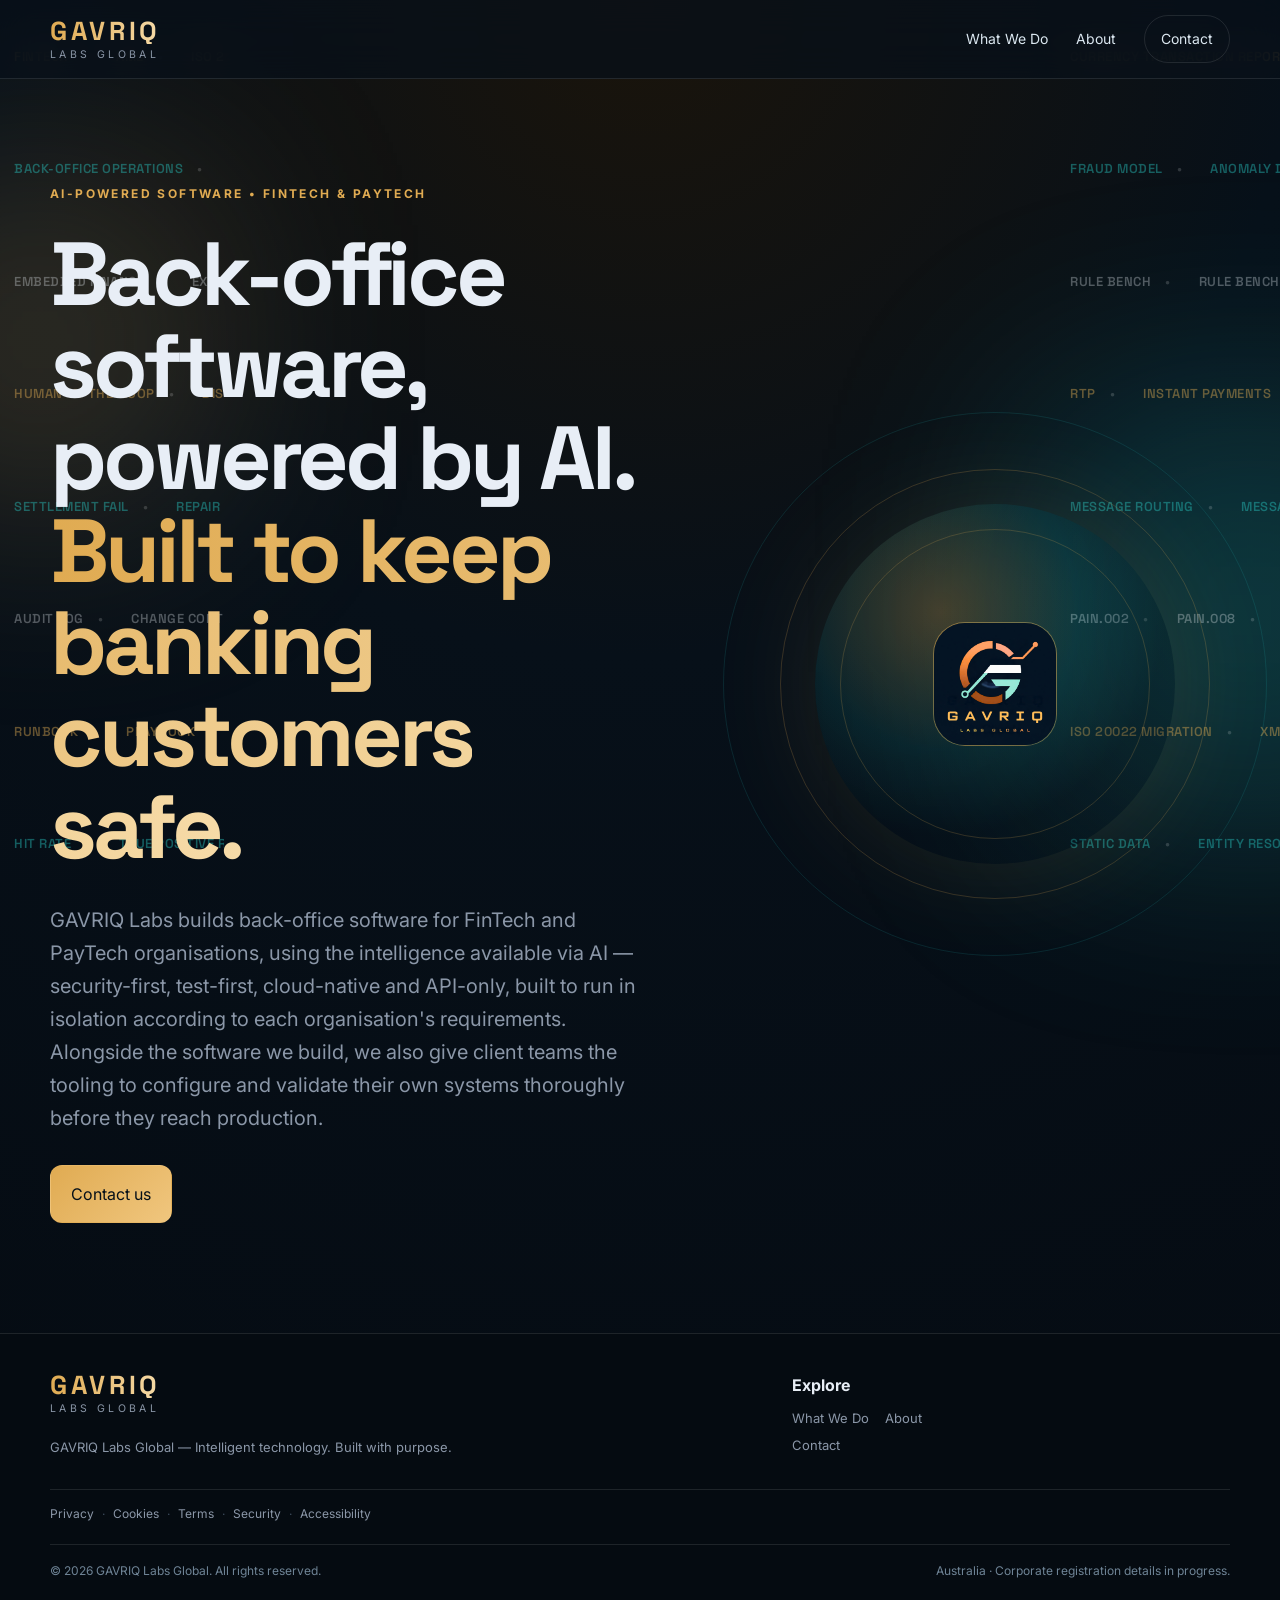
==== commit 4f549bdc: "fix(hero): widen rail bars, slow scroll, drop the statement quote Per feedback: doubled the word-rai" ====
--- a/index.html
+++ b/index.html
@@ -80,11 +80,6 @@
       </div>
     </section>
 
-    <section class="statement section-sm">
-      <div class="container statement-card reveal">
-        <p>The hard part of AI is no longer making it answer — it is <strong>knowing when the answer is good enough to act on.</strong></p>
-      </div>
-    </section>
   </main>
 
   <footer class="site-footer">
--- a/styles.css
+++ b/styles.css
@@ -62,15 +62,15 @@
    clipped to the strip's width, so text always scrolls left/right —
    never vertically. flex:1 per line means the lines tile the full
    strip height with no gaps. */
-.word-rail{position:fixed;top:0;bottom:0;width:112px;overflow:hidden;pointer-events:none;display:flex;flex-direction:column;z-index:-1}
+.word-rail{position:fixed;top:0;bottom:0;width:224px;overflow:hidden;pointer-events:none;display:flex;flex-direction:column;z-index:-1}
 .word-rail-left{left:0}
 .word-rail-right{right:0}
 .rail-line{flex:1;min-height:0;display:flex;align-items:center;overflow:hidden;white-space:nowrap}
 .rail-line-track{display:inline-flex;white-space:nowrap;font-family:"Space Grotesk";font-size:13px;font-weight:600;letter-spacing:.04em;text-transform:uppercase}
 .rail-line-track span{display:inline-flex;align-items:center;padding:0 14px}
 .rail-line-track span::after{content:"•";margin-left:14px;color:rgba(255,255,255,.16)}
-.rail-left .rail-line-track{animation:rail-h-left 28s linear infinite}
-.rail-right .rail-line-track{animation:rail-h-right 28s linear infinite}
+.rail-left .rail-line-track{animation:rail-h-left 56s linear infinite}
+.rail-right .rail-line-track{animation:rail-h-right 56s linear infinite}
 @keyframes rail-h-left{from{transform:translateX(0)}to{transform:translateX(-50%)}}
 @keyframes rail-h-right{from{transform:translateX(-50%)}to{transform:translateX(0)}}
 /* Three-colour cycle and a four-step timing offset (independent moduli,
@@ -79,10 +79,10 @@
 .rail-line:nth-child(3n+1) .rail-line-track{color:rgba(224,171,82,.44)}
 .rail-line:nth-child(3n+2) .rail-line-track{color:rgba(42,212,208,.4)}
 .rail-line:nth-child(3n) .rail-line-track{color:rgba(232,238,246,.32)}
-.rail-line:nth-child(4n+1) .rail-line-track{animation-delay:-3s}
-.rail-line:nth-child(4n+2) .rail-line-track{animation-delay:-9s}
-.rail-line:nth-child(4n+3) .rail-line-track{animation-delay:-15s}
-.rail-line:nth-child(4n) .rail-line-track{animation-delay:-21s}
+.rail-line:nth-child(4n+1) .rail-line-track{animation-delay:-6s}
+.rail-line:nth-child(4n+2) .rail-line-track{animation-delay:-18s}
+.rail-line:nth-child(4n+3) .rail-line-track{animation-delay:-30s}
+.rail-line:nth-child(4n) .rail-line-track{animation-delay:-42s}
 @media(max-width:900px),(orientation:portrait){
   .word-rail{display:none}
 }
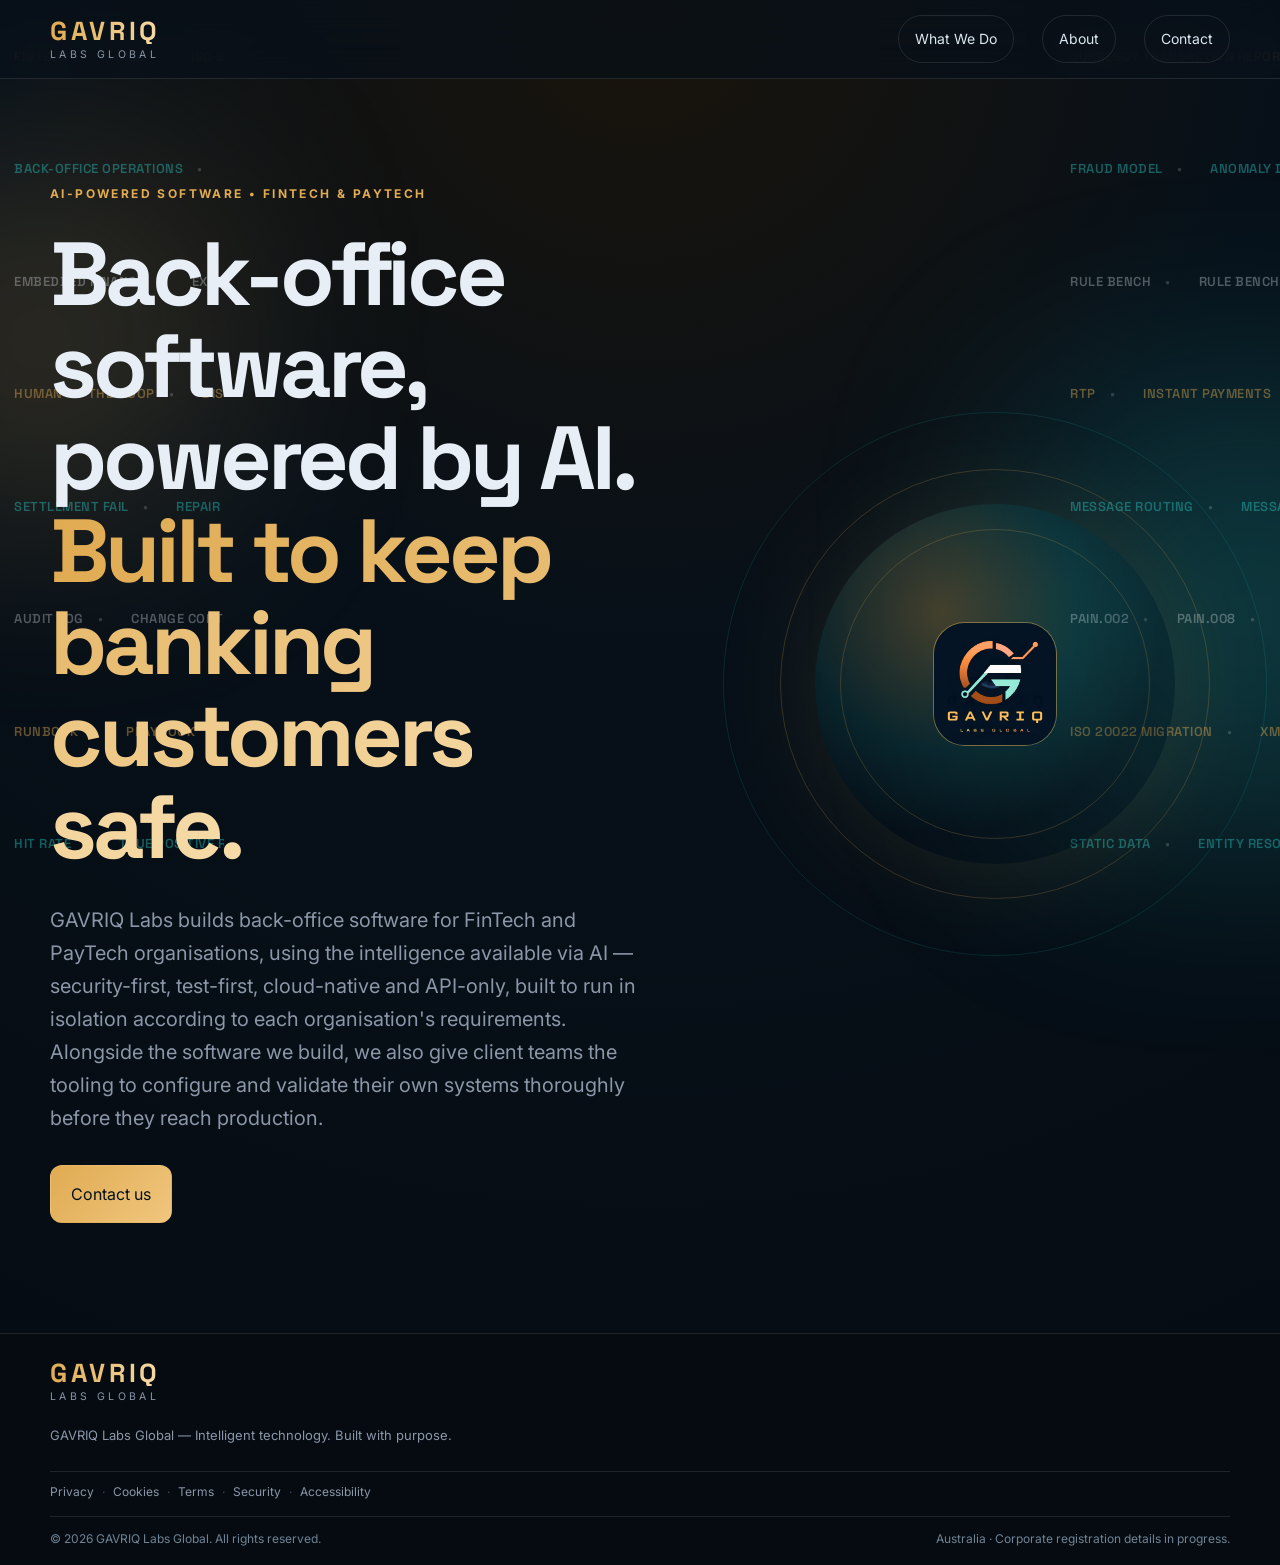
==== commit bf726ebd: "fix(nav+footer): consistent pill nav, remove redundant labels, fix duplicate-header bug Nav: extende" ====
--- a/index.html
+++ b/index.html
@@ -85,7 +85,6 @@
   <footer class="site-footer">
     <div class="container footer-grid">
       <div><div class="brand footer-brand"><span class="brand-copy"><strong>GAVRIQ</strong><small>LABS GLOBAL</small></span></div><p>GAVRIQ Labs Global — Intelligent technology. Built with purpose.</p></div>
-      <div class="footer-explore"><strong>Explore</strong><div class="footer-explore-links"><a href="/what-we-do">What We Do</a><a href="/about">About</a><a href="/contact">Contact</a></div></div>
     </div>
     <div class="container footer-legal-row">
       <nav aria-label="Legal">
--- a/styles.css
+++ b/styles.css
@@ -1,7 +1,7 @@
-:root{--bg:#0a0d13;--bg2:#0c1420;--panel:#111823;--line:rgba(255,255,255,.10);--text:#e8eef6;--muted:#8b97a8;--accent:#e0ab52;--accent2:#2ad4d0;--max:1180px}*{box-sizing:border-box}html{scroll-behavior:smooth;scroll-padding-top:78px}body{margin:0;font-family:Inter,system-ui,sans-serif;background:radial-gradient(circle at top,#1a140b 0,#071019 38%,#050b12 100%);color:var(--text);line-height:1.65;overflow-x:hidden}.container{width:min(calc(100% - 40px),var(--max));margin:auto}.section{padding:110px 0}.section-sm{padding:30px 0 80px}.site-header{position:sticky;top:0;z-index:40;background:rgba(7,16,25,.72);backdrop-filter:blur(18px);border-bottom:1px solid var(--line)}.nav-wrap{display:flex;align-items:center;justify-content:space-between;min-height:78px}.brand{display:flex;align-items:center;gap:12px;text-decoration:none;color:var(--text)}.brand-mark{display:block;width:42px;height:42px;border:1px solid rgba(224,171,82,.45);border-radius:13px;object-fit:cover;background:linear-gradient(145deg,rgba(224,171,82,.20),rgba(42,212,208,.10))}.brand-copy{display:flex;flex-direction:column;line-height:1}.brand-copy strong{font-family:"Space Grotesk";letter-spacing:.14em;font-size:26px;background:linear-gradient(90deg,var(--accent),#f6dba8);-webkit-background-clip:text;background-clip:text;color:transparent}.brand-copy small{margin-top:6px;color:var(--muted);letter-spacing:.32em;font-size:10.5px}.nav-links{display:flex;align-items:center;gap:28px}.nav-links a{color:#dbe7f0;text-decoration:none;font-size:14px}.nav-links a:hover{color:var(--accent)}.nav-cta{padding:11px 16px;border:1px solid var(--line);border-radius:999px}.menu-toggle{display:none;background:none;border:0;color:white;font-size:24px}.hero{padding-top:105px;min-height:86vh;display:flex;align-items:center}.hero-grid{display:grid;grid-template-columns:1.08fr .92fr;gap:70px;align-items:center}.eyebrow{font-size:12px;font-weight:700;letter-spacing:.2em;color:var(--accent);margin-bottom:24px}.hero h1,.section-heading h1,.section-heading h2,.story-copy h2,.future h2{font-family:"Space Grotesk";line-height:1.03;margin:0}.hero h1{font-size:clamp(52px,7vw,92px);letter-spacing:-.045em}.hero h1 span{background:linear-gradient(90deg,var(--accent),#f6dba8);-webkit-background-clip:text;color:transparent}.hero-lead{max-width:690px;font-size:20px;color:var(--muted);margin:30px 0}.hero-actions{display:flex;gap:14px;flex-wrap:wrap}.btn{display:inline-flex;align-items:center;justify-content:center;padding:15px 20px;border-radius:12px;text-decoration:none;font-weight:700;border:1px solid transparent;cursor:pointer;font:inherit}.btn-primary{background:linear-gradient(135deg,var(--accent),#f0c67e);color:#061019}.btn-secondary{border-color:var(--line);color:white;background:rgba(255,255,255,.025)}.trust-strip{display:flex;flex-wrap:wrap;gap:10px;margin-top:35px}.trust-strip span,.future-tags span{padding:8px 12px;border:1px solid var(--line);border-radius:999px;color:#bfd0df;font-size:12px}.hero-visual{position:relative;min-height:560px}.orb-main{position:absolute;inset:80px 55px auto auto;width:360px;height:360px;border-radius:50%;display:grid;place-items:center;background:radial-gradient(circle at 35% 30%,rgba(224,171,82,.28),rgba(42,212,208,.10) 40%,rgba(7,16,25,.2) 65%);box-shadow:0 0 110px rgba(224,171,82,.12)}.orb-core{width:124px;height:124px;border-radius:32px;display:grid;place-items:center;font-family:"Space Grotesk";font-weight:700;font-size:76px;background:linear-gradient(145deg,rgba(224,171,82,.23),rgba(42,212,208,.12));border:1px solid rgba(224,171,82,.4);overflow:hidden}.orb-core img{width:100%;height:100%;object-fit:cover}.ring{position:absolute;border-radius:50%;border:1px solid rgba(224,171,82,.20)}.ring-a{inset:25px}.ring-b{inset:-35px}.ring-c{inset:-92px;border-color:rgba(42,212,208,.12)}.floating-card{position:absolute;width:180px;padding:16px;border:1px solid var(--line);border-radius:15px;background:rgba(14,28,42,.82);backdrop-filter:blur(14px);box-shadow:0 20px 50px rgba(0,0,0,.25)}.floating-card span{display:block;color:var(--accent);font-size:11px;margin-bottom:5px}.floating-card strong{display:block;font-family:"Space Grotesk"}.floating-card small{color:var(--muted)}.card-one{top:30px;left:0}.card-two{right:0;bottom:80px}.card-three{left:40px;bottom:0}.statement-card{border:1px solid var(--line);background:linear-gradient(100deg,rgba(224,171,82,.08),rgba(42,212,208,.04));padding:36px 42px;border-radius:22px}.statement-card p{font-size:clamp(22px,3vw,34px);line-height:1.35;margin:0;font-family:"Space Grotesk"}.split-grid,.brand-grid,.contact-grid{display:grid;grid-template-columns:1fr 1fr;gap:80px}.section-heading h1,.section-heading h2,.story-copy h2,.future h2{font-size:clamp(40px,5vw,62px);letter-spacing:-.035em}.section-heading p,.about-copy p,.story-copy p,.future-card p,.contact p{color:var(--muted)}.about-copy{font-size:18px}.metrics{display:grid;grid-template-columns:repeat(3,1fr);gap:14px;margin-top:30px}.metrics div{padding:18px;border:1px solid var(--line);border-radius:14px;background:rgba(255,255,255,.025)}.metrics strong{display:block;color:var(--accent);font-family:"Space Grotesk";font-size:24px}.metrics span{font-size:12px;color:var(--muted)}.capabilities{background:linear-gradient(180deg,rgba(255,255,255,.018),transparent)}.centered{text-align:center;max-width:760px;margin:0 auto 55px}.capability-grid{display:grid;grid-template-columns:repeat(3,1fr);gap:18px}.cap-card{padding:28px;border:1px solid var(--line);border-radius:18px;background:rgba(255,255,255,.025);transition:.25s transform,.25s border-color}.cap-card:hover{transform:translateY(-5px);border-color:rgba(224,171,82,.32)}.cap-card .icon{font-size:25px;color:var(--accent);margin-bottom:26px}.cap-card h3{font-family:"Space Grotesk";font-size:22px}.cap-card p{color:var(--muted)}.cap-card a{color:var(--accent);text-decoration:none;font-weight:700}.principle-list{margin-top:50px;border-top:1px solid var(--line)}.principle{display:grid;grid-template-columns:90px 1fr;gap:20px;padding:28px 0;border-bottom:1px solid var(--line)}.principle>span{color:var(--accent);font-family:"Space Grotesk"}.principle h3{margin:0 0 8px;font-family:"Space Grotesk";font-size:25px}.principle p{margin:0;color:var(--muted)}.brand-story{background:linear-gradient(135deg,rgba(224,171,82,.055),rgba(42,212,208,.035))}.brand-panel{min-height:430px;border:1px solid var(--line);border-radius:24px;padding:40px;display:flex;flex-direction:column;justify-content:flex-end;background:radial-gradient(circle at 20% 10%,rgba(224,171,82,.14),transparent 35%),rgba(255,255,255,.02)}.brand-large{font-family:"Space Grotesk";font-size:clamp(56px,8vw,95px);font-weight:700;letter-spacing:.04em}.pronounce{color:var(--muted);margin:6px 0 18px}.expansion{display:grid;grid-template-columns:46px 1fr;gap:10px 14px;margin:28px 0}.expansion span{width:42px;height:42px;display:grid;place-items:center;border-radius:10px;background:rgba(224,171,82,.12);color:var(--accent);font-weight:800}.expansion strong{display:flex;align-items:center}.note{font-size:13px}.future-card{border:1px solid var(--line);border-radius:24px;padding:50px;background:linear-gradient(135deg,rgba(224,171,82,.07),rgba(42,212,208,.07));display:grid;grid-template-columns:1.1fr .9fr;gap:50px}.future-tags{display:flex;gap:10px;align-content:flex-start;flex-wrap:wrap}.contact-form{display:grid;gap:16px}.contact-form label{display:grid;gap:8px;font-size:13px;color:#cbd9e4}.contact-form input,.contact-form textarea{width:100%;padding:14px 15px;border:1px solid var(--line);border-radius:12px;background:#0d1119;color:white;font:inherit;outline:none}.contact-form input:focus,.contact-form textarea:focus{border-color:rgba(224,171,82,.5)}.form-status{font-size:13px;color:var(--accent)}.site-footer{border-top:1px solid var(--line);padding:38px 0 22px;background:#050b11}.footer-grid{display:grid;grid-template-columns:1.6fr 1fr;gap:40px}.footer-grid>div{display:flex;flex-direction:column;gap:9px}.footer-grid p,.footer-grid span,.footer-grid a{color:var(--muted);font-size:13px;text-decoration:none}.footer-explore-links{display:flex;flex-wrap:wrap;gap:6px 16px;max-width:190px}.footer-bottom{display:flex;justify-content:space-between;gap:20px;margin-top:20px;padding-top:16px;border-top:1px solid var(--line);color:#6f8496;font-size:12px}.ambient{position:fixed;pointer-events:none;filter:blur(120px);opacity:.22;z-index:-1}.ambient-one{width:320px;height:320px;background:#e0ab52;top:20%;left:-120px}.ambient-two{width:420px;height:420px;background:#2ad4d0;right:-180px;top:45%}.reveal{opacity:1;transform:none;transition:opacity .7s ease, transform .7s ease}.reveal.visible{opacity:1;transform:none}.delay-1{transition-delay:.1s}.delay-2{transition-delay:.18s}@media(max-width:900px),(orientation:portrait){.nav-links{position:absolute;display:none;top:78px;left:20px;right:20px;padding:20px;flex-direction:column;align-items:stretch;background:#0b1623;border:1px solid var(--line);border-radius:16px}.nav-links.open{display:flex}.menu-toggle{display:block}.hero-grid,.split-grid,.brand-grid,.contact-grid,.future-card{grid-template-columns:1fr}.hero{padding-top:70px}.hero-visual{min-height:480px}.orb-main{width:300px;height:300px}.ring-c{inset:-70px}.capability-grid{grid-template-columns:1fr 1fr}.metrics{grid-template-columns:1fr}.section{padding:85px 0}}@media(max-width:600px){.container{width:min(calc(100% - 28px),var(--max))}.hero h1{font-size:48px}.hero-lead{font-size:17px}.hero-visual{min-height:390px}.orb-main{width:260px;height:260px;right:25px}.orb-core{width:92px;height:92px;font-size:56px}.ring-a{inset:10px}.ring-b{inset:-14px}.ring-c{inset:-34px}.floating-card{width:150px;padding:12px}.capability-grid{grid-template-columns:1fr}.principle{grid-template-columns:50px 1fr}.brand-panel{min-height:320px;padding:26px}.future-card{padding:30px}.footer-grid{grid-template-columns:1fr}.footer-bottom{flex-direction:column}}
+:root{--bg:#0a0d13;--bg2:#0c1420;--panel:#111823;--line:rgba(255,255,255,.10);--text:#e8eef6;--muted:#8b97a8;--accent:#e0ab52;--accent2:#2ad4d0;--max:1180px}*{box-sizing:border-box}html{scroll-behavior:smooth;scroll-padding-top:78px}body{margin:0;font-family:Inter,system-ui,sans-serif;background:radial-gradient(circle at top,#1a140b 0,#071019 38%,#050b12 100%);color:var(--text);line-height:1.65;overflow-x:hidden}.container{width:min(calc(100% - 40px),var(--max));margin:auto}.section{padding:110px 0}.section-sm{padding:30px 0 80px}.site-header{position:sticky;top:0;z-index:40;background:rgba(7,16,25,.72);backdrop-filter:blur(18px);border-bottom:1px solid var(--line)}.nav-wrap{display:flex;align-items:center;justify-content:space-between;min-height:78px}.brand{display:flex;align-items:center;gap:12px;text-decoration:none;color:var(--text)}.brand-mark{display:block;width:42px;height:42px;border:1px solid rgba(224,171,82,.45);border-radius:13px;object-fit:cover;background:linear-gradient(145deg,rgba(224,171,82,.20),rgba(42,212,208,.10))}.brand-copy{display:flex;flex-direction:column;line-height:1}.brand-copy strong{font-family:"Space Grotesk";letter-spacing:.14em;font-size:26px;background:linear-gradient(90deg,var(--accent),#f6dba8);-webkit-background-clip:text;background-clip:text;color:transparent}.brand-copy small{margin-top:6px;color:var(--muted);letter-spacing:.32em;font-size:10.5px}.nav-links{display:flex;align-items:center;gap:28px}.nav-links a{color:#dbe7f0;text-decoration:none;font-size:14px;padding:11px 16px;border:1px solid var(--line);border-radius:999px}.nav-links a:hover{color:var(--accent)}.nav-cta{padding:11px 16px;border:1px solid var(--line);border-radius:999px}.menu-toggle{display:none;background:none;border:0;color:white;font-size:24px}.hero{padding-top:105px;min-height:86vh;display:flex;align-items:center}.hero-grid{display:grid;grid-template-columns:1.08fr .92fr;gap:70px;align-items:center}.eyebrow{font-size:12px;font-weight:700;letter-spacing:.2em;color:var(--accent);margin-bottom:24px}.hero h1,.section-heading h1,.section-heading h2,.story-copy h2,.future h2{font-family:"Space Grotesk";line-height:1.03;margin:0}.hero h1{font-size:clamp(52px,7vw,92px);letter-spacing:-.045em}.hero h1 span{background:linear-gradient(90deg,var(--accent),#f6dba8);-webkit-background-clip:text;color:transparent}.hero-lead{max-width:690px;font-size:20px;color:var(--muted);margin:30px 0}.hero-actions{display:flex;gap:14px;flex-wrap:wrap}.btn{display:inline-flex;align-items:center;justify-content:center;padding:15px 20px;border-radius:12px;text-decoration:none;font-weight:700;border:1px solid transparent;cursor:pointer;font:inherit}.btn-primary{background:linear-gradient(135deg,var(--accent),#f0c67e);color:#061019}.btn-secondary{border-color:var(--line);color:white;background:rgba(255,255,255,.025)}.trust-strip{display:flex;flex-wrap:wrap;gap:10px;margin-top:35px}.trust-strip span,.future-tags span{padding:8px 12px;border:1px solid var(--line);border-radius:999px;color:#bfd0df;font-size:12px}.hero-visual{position:relative;min-height:560px}.orb-main{position:absolute;inset:80px 55px auto auto;width:360px;height:360px;border-radius:50%;display:grid;place-items:center;background:radial-gradient(circle at 35% 30%,rgba(224,171,82,.28),rgba(42,212,208,.10) 40%,rgba(7,16,25,.2) 65%);box-shadow:0 0 110px rgba(224,171,82,.12)}.orb-core{width:124px;height:124px;border-radius:32px;display:grid;place-items:center;font-family:"Space Grotesk";font-weight:700;font-size:76px;background:linear-gradient(145deg,rgba(224,171,82,.23),rgba(42,212,208,.12));border:1px solid rgba(224,171,82,.4);overflow:hidden}.orb-core img{width:100%;height:100%;object-fit:cover}.ring{position:absolute;border-radius:50%;border:1px solid rgba(224,171,82,.20)}.ring-a{inset:25px}.ring-b{inset:-35px}.ring-c{inset:-92px;border-color:rgba(42,212,208,.12)}.floating-card{position:absolute;width:180px;padding:16px;border:1px solid var(--line);border-radius:15px;background:rgba(14,28,42,.82);backdrop-filter:blur(14px);box-shadow:0 20px 50px rgba(0,0,0,.25)}.floating-card span{display:block;color:var(--accent);font-size:11px;margin-bottom:5px}.floating-card strong{display:block;font-family:"Space Grotesk"}.floating-card small{color:var(--muted)}.card-one{top:30px;left:0}.card-two{right:0;bottom:80px}.card-three{left:40px;bottom:0}.statement-card{border:1px solid var(--line);background:linear-gradient(100deg,rgba(224,171,82,.08),rgba(42,212,208,.04));padding:36px 42px;border-radius:22px}.statement-card p{font-size:clamp(22px,3vw,34px);line-height:1.35;margin:0;font-family:"Space Grotesk"}.split-grid,.brand-grid,.contact-grid{display:grid;grid-template-columns:1fr 1fr;gap:80px}.section-heading h1,.section-heading h2,.story-copy h2,.future h2{font-size:clamp(40px,5vw,62px);letter-spacing:-.035em}.section-heading p,.about-copy p,.story-copy p,.future-card p,.contact p{color:var(--muted)}.about-copy{font-size:18px}.metrics{display:grid;grid-template-columns:repeat(3,1fr);gap:14px;margin-top:30px}.metrics div{padding:18px;border:1px solid var(--line);border-radius:14px;background:rgba(255,255,255,.025)}.metrics strong{display:block;color:var(--accent);font-family:"Space Grotesk";font-size:24px}.metrics span{font-size:12px;color:var(--muted)}.capabilities{background:linear-gradient(180deg,rgba(255,255,255,.018),transparent)}.centered{text-align:center;max-width:760px;margin:0 auto 55px}.capability-grid{display:grid;grid-template-columns:repeat(3,1fr);gap:18px}.cap-card{padding:28px;border:1px solid var(--line);border-radius:18px;background:rgba(255,255,255,.025);transition:.25s transform,.25s border-color}.cap-card:hover{transform:translateY(-5px);border-color:rgba(224,171,82,.32)}.cap-card .icon{font-size:25px;color:var(--accent);margin-bottom:26px}.cap-card h3{font-family:"Space Grotesk";font-size:22px}.cap-card p{color:var(--muted)}.cap-card a{color:var(--accent);text-decoration:none;font-weight:700}.principle-list{margin-top:50px;border-top:1px solid var(--line)}.principle{display:grid;grid-template-columns:90px 1fr;gap:20px;padding:28px 0;border-bottom:1px solid var(--line)}.principle>span{color:var(--accent);font-family:"Space Grotesk"}.principle h3{margin:0 0 8px;font-family:"Space Grotesk";font-size:25px}.principle p{margin:0;color:var(--muted)}.brand-story{background:linear-gradient(135deg,rgba(224,171,82,.055),rgba(42,212,208,.035))}.brand-panel{min-height:430px;border:1px solid var(--line);border-radius:24px;padding:40px;display:flex;flex-direction:column;justify-content:flex-end;background:radial-gradient(circle at 20% 10%,rgba(224,171,82,.14),transparent 35%),rgba(255,255,255,.02)}.brand-large{font-family:"Space Grotesk";font-size:clamp(56px,8vw,95px);font-weight:700;letter-spacing:.04em}.pronounce{color:var(--muted);margin:6px 0 18px}.expansion{display:grid;grid-template-columns:46px 1fr;gap:10px 14px;margin:28px 0}.expansion span{width:42px;height:42px;display:grid;place-items:center;border-radius:10px;background:rgba(224,171,82,.12);color:var(--accent);font-weight:800}.expansion strong{display:flex;align-items:center}.note{font-size:13px}.future-card{border:1px solid var(--line);border-radius:24px;padding:50px;background:linear-gradient(135deg,rgba(224,171,82,.07),rgba(42,212,208,.07));display:grid;grid-template-columns:1.1fr .9fr;gap:50px}.future-tags{display:flex;gap:10px;align-content:flex-start;flex-wrap:wrap}.contact-form{display:grid;gap:16px}.contact-form label{display:grid;gap:8px;font-size:13px;color:#cbd9e4}.contact-form input,.contact-form textarea{width:100%;padding:14px 15px;border:1px solid var(--line);border-radius:12px;background:#0d1119;color:white;font:inherit;outline:none}.contact-form input:focus,.contact-form textarea:focus{border-color:rgba(224,171,82,.5)}.form-status{font-size:13px;color:var(--accent)}.site-footer{border-top:1px solid var(--line);padding:26px 0 16px;background:#050b11}.footer-grid{display:block}.footer-grid>div{display:flex;flex-direction:column;gap:9px;max-width:420px}.footer-grid p,.footer-grid span,.footer-grid a{color:var(--muted);font-size:13px;text-decoration:none}.footer-bottom{display:flex;justify-content:space-between;gap:20px;margin-top:14px;padding-top:12px;border-top:1px solid var(--line);color:#6f8496;font-size:12px}.ambient{position:fixed;pointer-events:none;filter:blur(120px);opacity:.22;z-index:-1}.ambient-one{width:320px;height:320px;background:#e0ab52;top:20%;left:-120px}.ambient-two{width:420px;height:420px;background:#2ad4d0;right:-180px;top:45%}.reveal{opacity:1;transform:none;transition:opacity .7s ease, transform .7s ease}.reveal.visible{opacity:1;transform:none}.delay-1{transition-delay:.1s}.delay-2{transition-delay:.18s}@media(max-width:900px),(orientation:portrait){.nav-links{position:absolute;display:none;top:78px;left:20px;right:20px;padding:20px;flex-direction:column;align-items:stretch;background:#0b1623;border:1px solid var(--line);border-radius:16px}.nav-links.open{display:flex}.menu-toggle{display:block}.hero-grid,.split-grid,.brand-grid,.contact-grid,.future-card{grid-template-columns:1fr}.hero{padding-top:70px}.hero-visual{min-height:480px}.orb-main{width:300px;height:300px}.ring-c{inset:-70px}.capability-grid{grid-template-columns:1fr 1fr}.metrics{grid-template-columns:1fr}.section{padding:85px 0}}@media(max-width:600px){.container{width:min(calc(100% - 28px),var(--max))}.hero h1{font-size:48px}.hero-lead{font-size:17px}.hero-visual{min-height:390px}.orb-main{width:260px;height:260px;right:25px}.orb-core{width:92px;height:92px;font-size:56px}.ring-a{inset:10px}.ring-b{inset:-14px}.ring-c{inset:-34px}.floating-card{width:150px;padding:12px}.capability-grid{grid-template-columns:1fr}.principle{grid-template-columns:50px 1fr}.brand-panel{min-height:320px;padding:26px}.future-card{padding:30px}.footer-grid{grid-template-columns:1fr}.footer-bottom{flex-direction:column}}
 
 /* --- Phase 1/2 additions: footer legal row, form privacy notice, policy pages, 404, accessibility --- */
-.footer-legal-row{display:flex;flex-wrap:wrap;align-items:center;justify-content:space-between;gap:14px;margin-top:18px;padding-top:14px;border-top:1px solid var(--line)}
+.footer-legal-row{display:flex;flex-wrap:wrap;align-items:center;justify-content:space-between;gap:14px;margin-top:12px;padding-top:10px;border-top:1px solid var(--line)}
 .footer-legal-row nav{display:flex;flex-wrap:wrap;align-items:center;gap:8px;font-size:12px}
 .footer-legal-row nav a{color:var(--muted);text-decoration:none}
 .footer-legal-row nav a:hover,.footer-legal-row nav a:focus-visible{color:var(--accent)}
